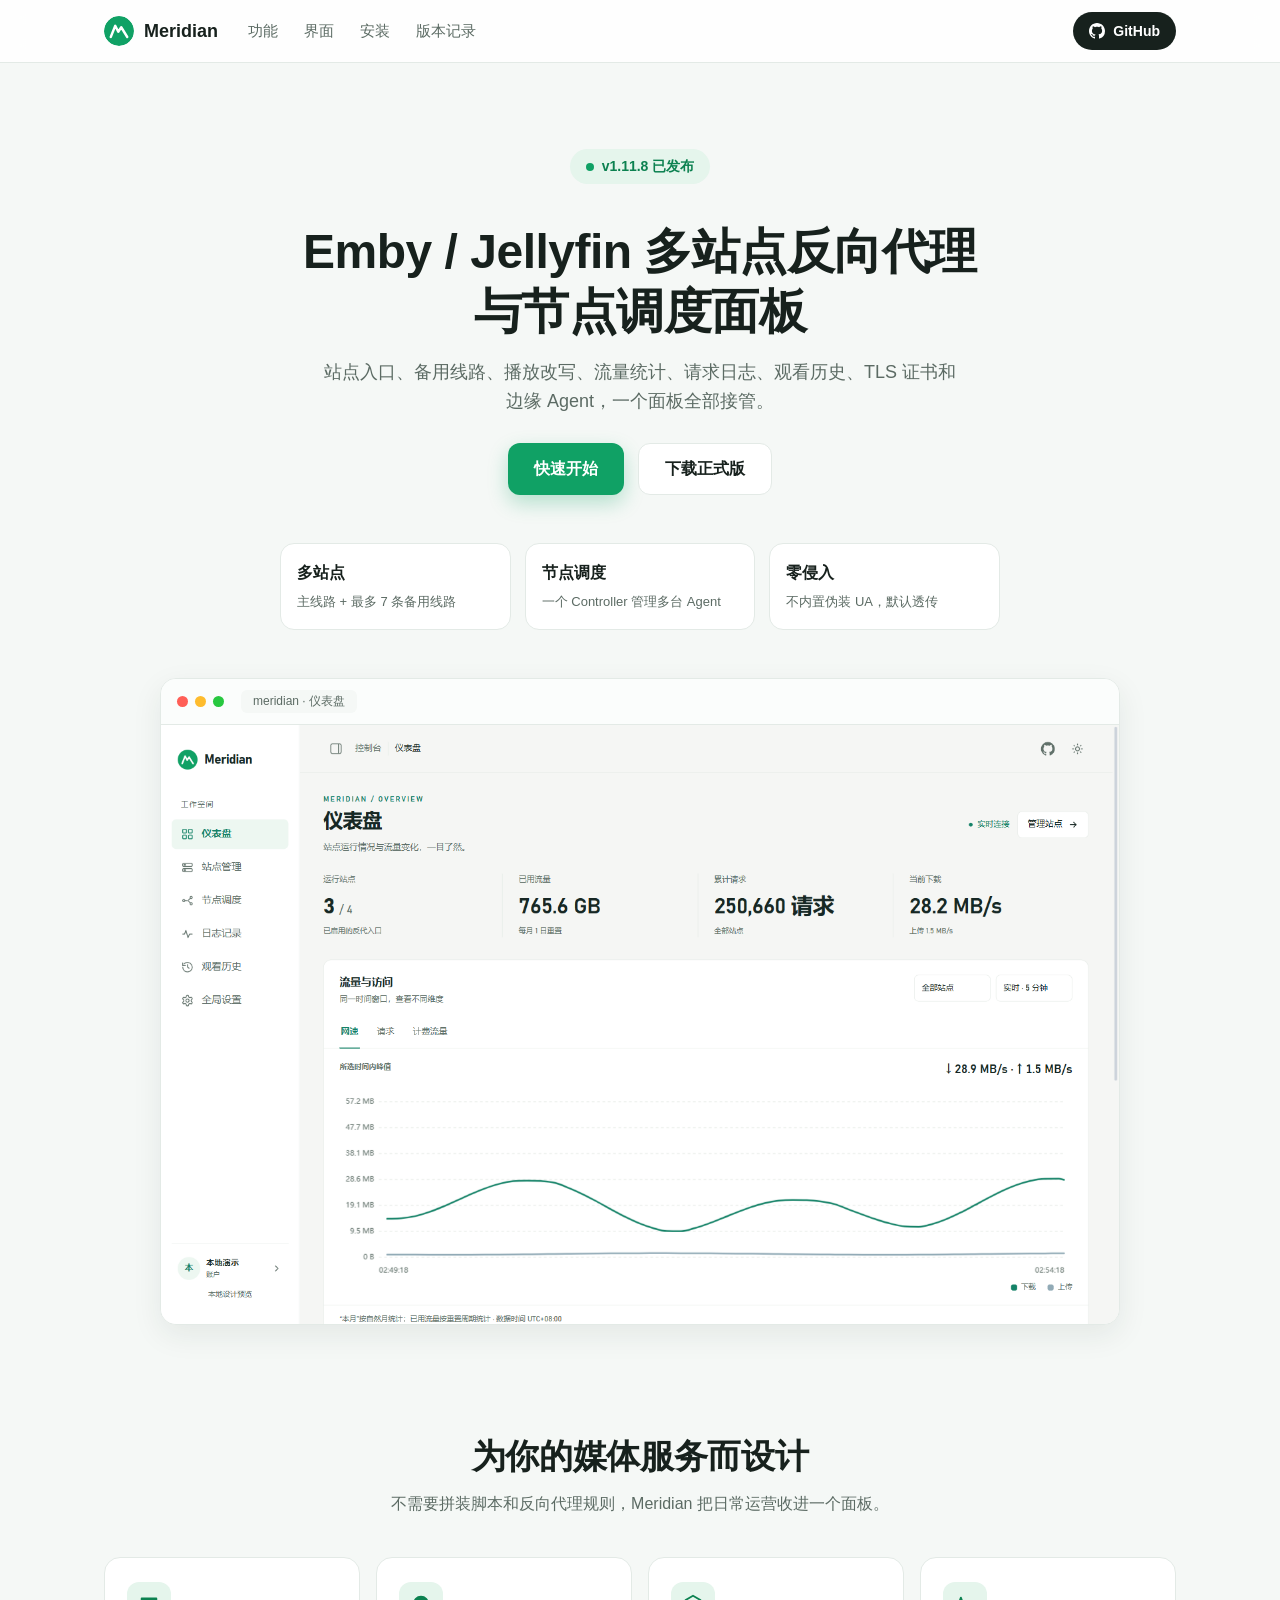
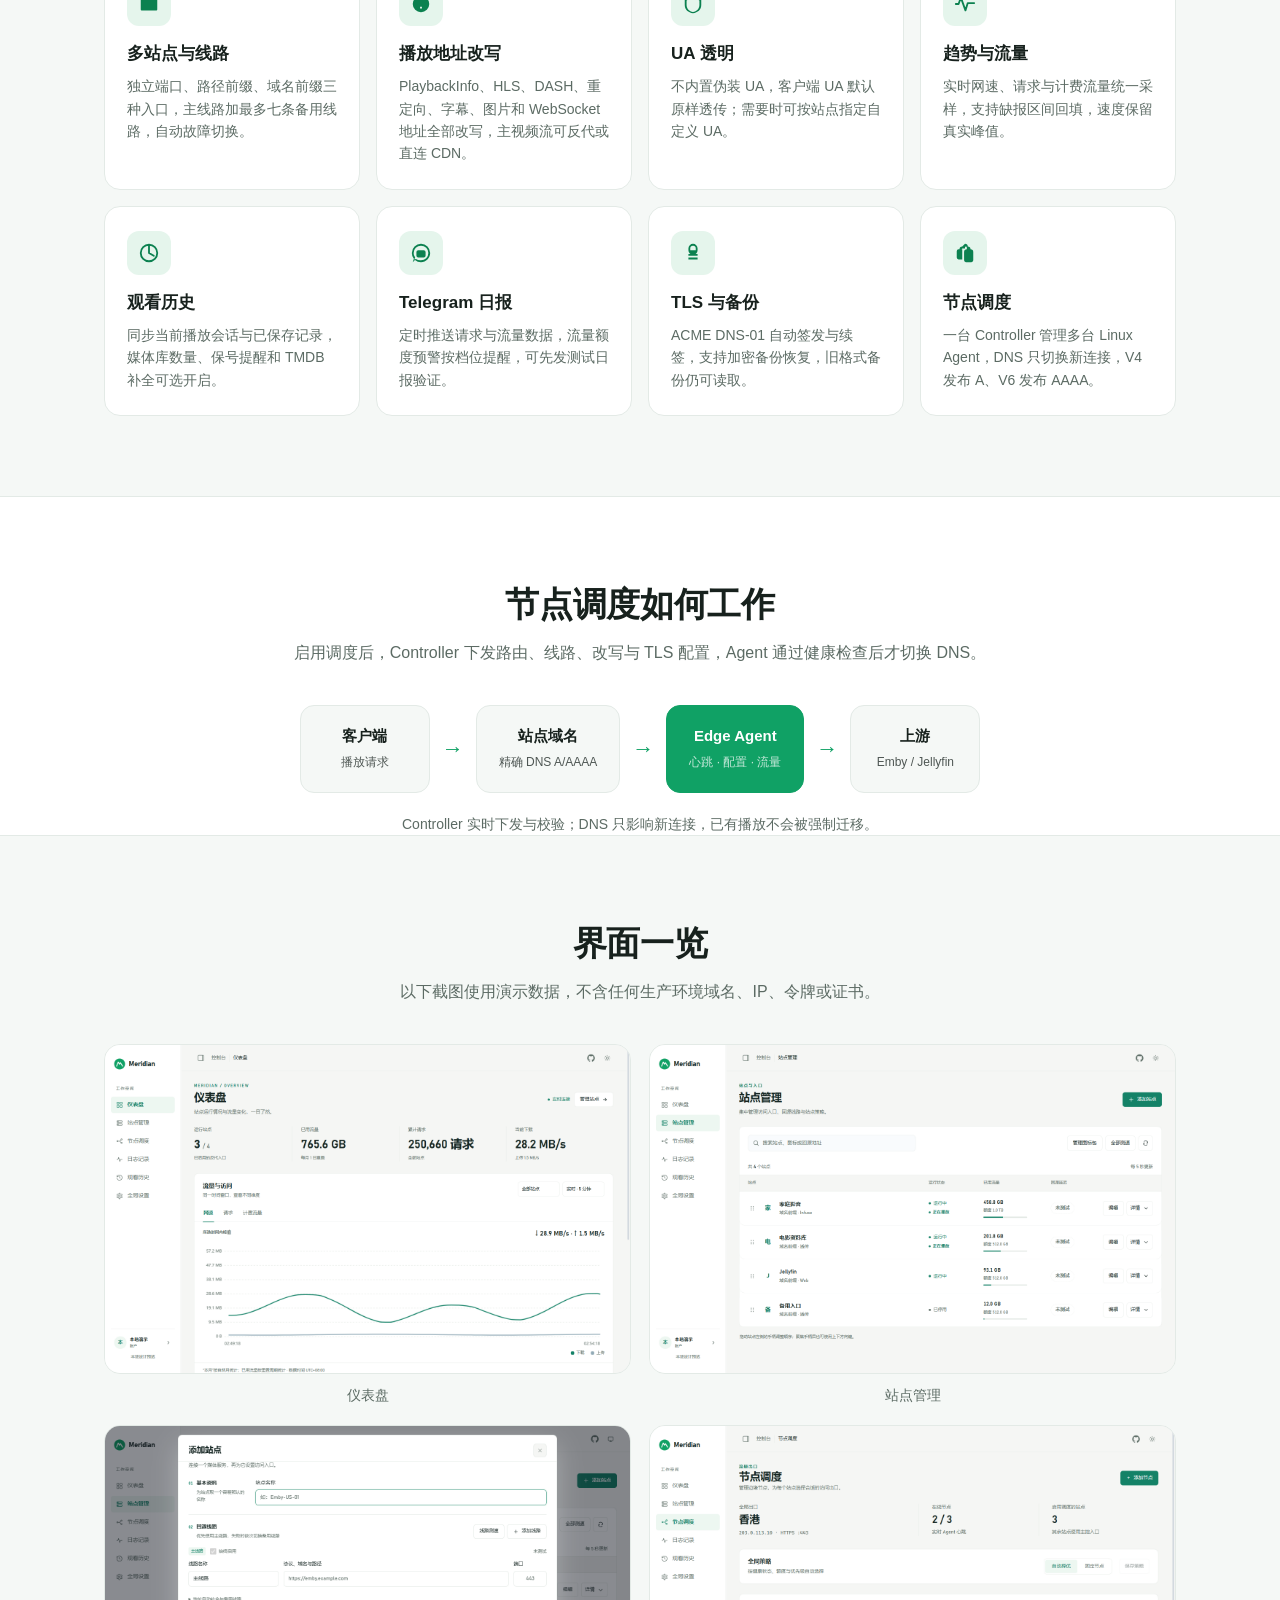
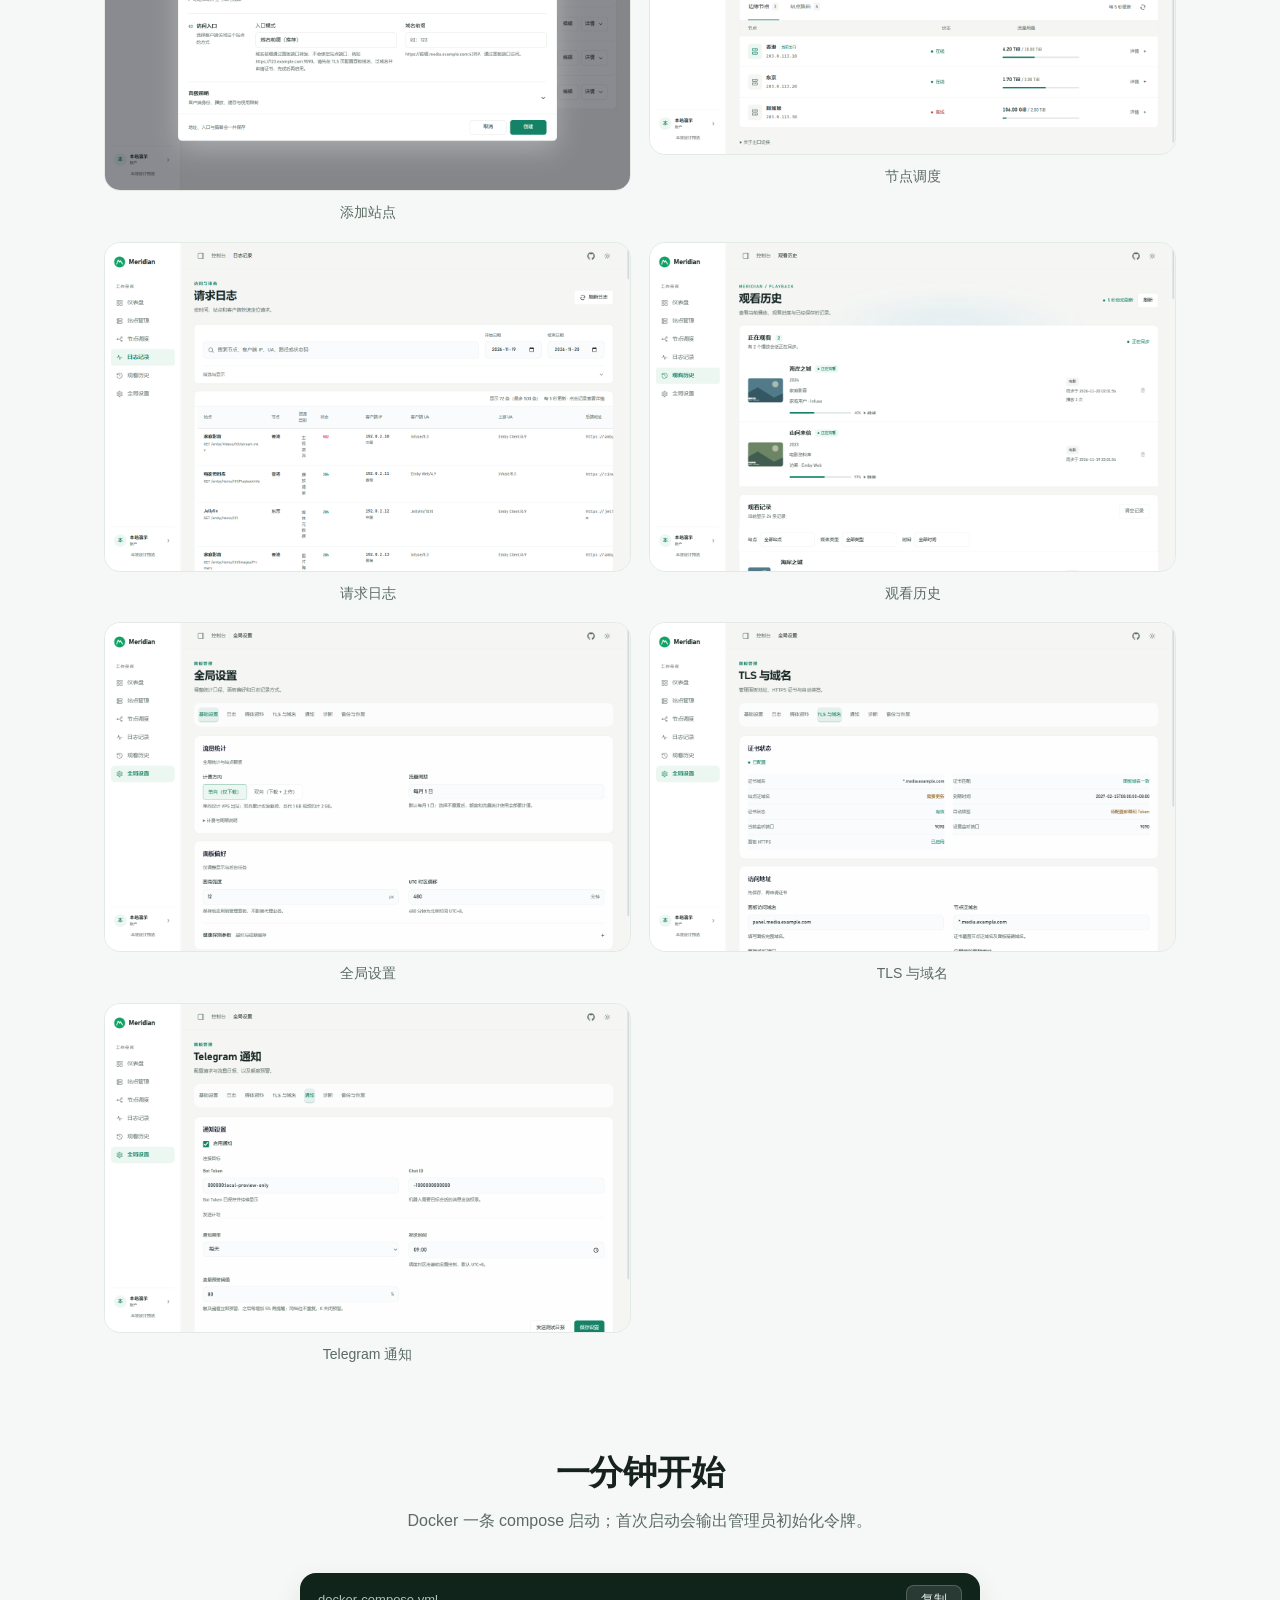
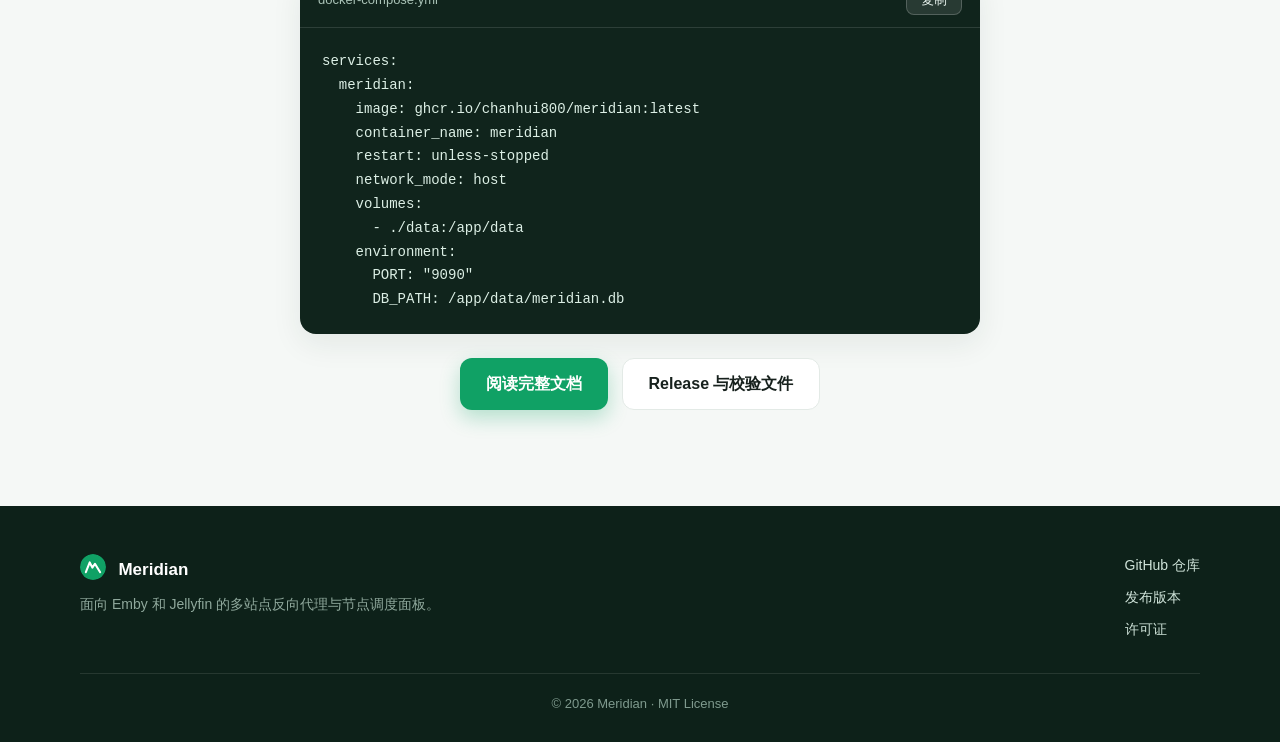
==== website/index.html @ 1d0d0b20 "fix: align select text across console" ====
<!doctype html>
<html lang="zh-CN">
<head>
  <meta charset="utf-8">
  <meta name="viewport" content="width=device-width, initial-scale=1">
  <title>Meridian · Emby / Jellyfin 多站点反向代理与节点调度</title>
  <meta name="description" content="Meridian 把站点入口、备用线路、播放地址改写、流量统计、请求日志、观看历史、TLS 证书与边缘 Agent 放在一个面板里。">
  <link rel="icon" type="image/svg+xml" href="favicon.svg">
  <link rel="stylesheet" href="style.css">
</head>
<body>
  <header class="nav">
    <div class="nav-inner">
      <a class="brand" href="#top">
        <svg class="brand-mark" viewBox="0 0 40 40" aria-hidden="true">
          <circle cx="20" cy="20" r="20" fill="#10a165"/>
          <path d="M9 28 L15 13 L19 21 L23 15 L31 28" fill="none" stroke="#fff" stroke-width="3.2" stroke-linecap="round" stroke-linejoin="round"/>
        </svg>
        <span>Meridian</span>
      </a>
      <nav class="nav-links">
        <a href="#features">功能</a>
        <a href="#screenshots">界面</a>
        <a href="#install">安装</a>
        <a href="https://github.com/chanhui800/Meridian/releases" target="_blank" rel="noopener">版本记录</a>
      </nav>
      <a class="nav-cta" href="https://github.com/chanhui800/Meridian" target="_blank" rel="noopener">
        <svg viewBox="0 0 16 16" width="16" height="16" aria-hidden="true"><path fill="currentColor" d="M8 0C3.58 0 0 3.58 0 8c0 3.54 2.29 6.53 5.47 7.59.4.07.55-.17.55-.38 0-.19-.01-.82-.01-1.49-2.01.37-2.53-.49-2.69-.94-.09-.23-.48-.94-.82-1.13-.28-.15-.68-.52-.01-.53.63-.01 1.08.58 1.23.82.72 1.21 1.87.87 2.33.66.07-.52.28-.87.51-1.07-1.78-.2-3.64-.89-3.64-3.95 0-.87.31-1.59.82-2.15-.08-.2-.36-1.02.08-2.12 0 0 .67-.21 2.2.82.64-.18 1.32-.27 2-.27s1.36.09 2 .27c1.53-1.04 2.2-.82 2.2-.82.44 1.1.16 1.92.08 2.12.51.56.82 1.27.82 2.15 0 3.07-1.87 3.75-3.65 3.95.29.25.54.73.54 1.48 0 1.07-.01 1.93-.01 2.2 0 .21.15.46.55.38A8.01 8.01 0 0 0 16 8c0-4.42-3.58-8-8-8Z"/></svg>
        GitHub
      </a>
    </div>
  </header>

  <main id="top">
    <section class="hero">
      <div class="hero-inner">
        <p class="hero-badge"><span class="dot"></span>v1.11.8 已发布</p>
        <h1>Emby / Jellyfin 多站点反向代理<br>与节点调度面板</h1>
        <p class="hero-sub">站点入口、备用线路、播放改写、流量统计、请求日志、观看历史、TLS 证书和边缘 Agent，一个面板全部接管。</p>
        <div class="hero-actions">
          <a class="btn btn-primary" href="#install">快速开始</a>
          <a class="btn btn-ghost" href="https://github.com/chanhui800/Meridian/releases/latest" target="_blank" rel="noopener">下载正式版</a>
        </div>
        <div class="hero-stats">
          <div><strong>多站点</strong><span>主线路 + 最多 7 条备用线路</span></div>
          <div><strong>节点调度</strong><span>一个 Controller 管理多台 Agent</span></div>
          <div><strong>零侵入</strong><span>不内置伪装 UA，默认透传</span></div>
        </div>
      </div>
      <div class="hero-shot">
        <div class="browser-bar"><span></span><span></span><span></span><em>meridian · 仪表盘</em></div>
        <img src="images/dashboard.png" alt="Meridian 仪表盘界面" width="1440" height="900" loading="eager">
      </div>
    </section>

    <section id="features" class="section">
      <h2>为你的媒体服务而设计</h2>
      <p class="section-sub">不需要拼装脚本和反向代理规则，Meridian 把日常运营收进一个面板。</p>
      <div class="feature-grid">
        <article>
          <div class="feature-icon"><svg viewBox="0 0 24 24"><path d="M4 5h16a1 1 0 0 1 1 1v12a1 1 0 0 1-1 1H4a1 1 0 0 1-1-1V6a1 1 0 0 1 1-1Zm1 4h5v8H5V9Zm7 0h7v3h-7V9Zm0 5h4v3h-4v-3Z" fill="currentColor"/></svg></div>
          <h3>多站点与线路</h3>
          <p>独立端口、路径前缀、域名前缀三种入口，主线路加最多七条备用线路，自动故障切换。</p>
        </article>
        <article>
          <div class="feature-icon"><svg viewBox="0 0 24 24"><path d="M12 3a9 9 0 1 0 9 9 9 9 0 0 0-9-9Zm1 4h-2v5h-3v2h5V7Zm0 10h-2v-2h2v2Z" fill="currentColor"/></svg></div>
          <h3>播放地址改写</h3>
          <p>PlaybackInfo、HLS、DASH、重定向、字幕、图片和 WebSocket 地址全部改写，主视频流可反代或直连 CDN。</p>
        </article>
        <article>
          <div class="feature-icon"><svg viewBox="0 0 24 24"><path d="M12 2 3 7v6c0 5 3.8 8.4 9 9 5.2-.6 9-4 9-9V7l-9-5Zm0 2.2 7 3.9V13c0 4.1-3 7-7 7.7-4-.7-7-3.6-7-7.7V8.1l7-3.9Z" fill="currentColor"/></svg></div>
          <h3>UA 透明</h3>
          <p>不内置伪装 UA，客户端 UA 默认原样透传；需要时可按站点指定自定义 UA。</p>
        </article>
        <article>
          <div class="feature-icon"><svg viewBox="0 0 24 24"><path d="M2 12h3l2.5-7 5 14L15 11h7" fill="none" stroke="currentColor" stroke-width="2" stroke-linecap="round" stroke-linejoin="round"/></svg></div>
          <h3>趋势与流量</h3>
          <p>实时网速、请求与计费流量统一采样，支持缺报区间回填，速度保留真实峰值。</p>
        </article>
        <article>
          <div class="feature-icon"><svg viewBox="0 0 24 24"><path d="M12 21a9 9 0 1 1 9-9 9 9 0 0 1-9 9Zm0-17v8l5.2 3" fill="none" stroke="currentColor" stroke-width="2" stroke-linecap="round" stroke-linejoin="round"/></svg></div>
          <h3>观看历史</h3>
          <p>同步当前播放会话与已保存记录，媒体库数量、保号提醒和 TMDB 补全可选开启。</p>
        </article>
        <article>
          <div class="feature-icon"><svg viewBox="0 0 24 24"><path d="M12 2a10 10 0 0 1 10 10c0 5.5-4.5 10-10 10a10 10 0 0 1-6.6-2.5L3 22l1.2-3.6A10 10 0 0 1 2 12 10 10 0 0 1 12 2Zm0 2a8 8 0 0 0-8 8c0 1.8.6 3.4 1.6 4.7l-.8 2.3 1.7-.5a8 8 0 0 0 5.5 1.5 8 8 0 0 0 8-8 8 8 0 0 0-8-8Zm-3 5h6a2 2 0 0 1 2 2v4a2 2 0 0 1-2 2H9a2 2 0 0 1-2-2v-4a2 2 0 0 1 2-2Z" fill="currentColor"/></svg></div>
          <h3>Telegram 日报</h3>
          <p>定时推送请求与流量数据，流量额度预警按档位提醒，可先发测试日报验证。</p>
        </article>
        <article>
          <div class="feature-icon"><svg viewBox="0 0 24 24"><path d="M12 2a5 5 0 0 1 5 5v2a5 5 0 0 1-10 0V7a5 5 0 0 1 5-5Zm0 2a3 3 0 0 0-3 3v2h6V7a3 3 0 0 0-3-3Zm-5 9h10v2H7v-2Zm10 4v2H7v-2h10Z" fill="currentColor"/></svg></div>
          <h3>TLS 与备份</h3>
          <p>ACME DNS-01 自动签发与续签，支持加密备份恢复，旧格式备份仍可读取。</p>
        </article>
        <article>
          <div class="feature-icon"><svg viewBox="0 0 24 24"><path d="M12 2a3 3 0 0 1 3 3 3 3 0 0 1 3 3 3 3 0 0 1 3 3v9a2 2 0 0 1-2 2h-6a2 2 0 0 1-2-2v-9a3 3 0 0 1 3-3V6a1 1 0 0 0-2 0v1H9a3 3 0 0 1-1 1H6a3 3 0 0 1 3-3Zm-3 6v11H5a2 2 0 0 1-2-2v-7a2 2 0 0 1 2-2h4Z" fill="currentColor"/></svg></div>
          <h3>节点调度</h3>
          <p>一台 Controller 管理多台 Linux Agent，DNS 只切换新连接，V4 发布 A、V6 发布 AAAA。</p>
        </article>
      </div>
    </section>

    <section class="flow-section">
      <div class="section">
        <h2>节点调度如何工作</h2>
        <p class="section-sub">启用调度后，Controller 下发路由、线路、改写与 TLS 配置，Agent 通过健康检查后才切换 DNS。</p>
        <div class="flow">
          <div class="flow-node"><strong>客户端</strong><span>播放请求</span></div>
          <div class="flow-arrow">→</div>
          <div class="flow-node"><strong>站点域名</strong><span>精确 DNS A/AAAA</span></div>
          <div class="flow-arrow">→</div>
          <div class="flow-node accent"><strong>Edge Agent</strong><span>心跳 · 配置 · 流量</span></div>
          <div class="flow-arrow">→</div>
          <div class="flow-node"><strong>上游</strong><span>Emby / Jellyfin</span></div>
        </div>
        <p class="flow-note">Controller 实时下发与校验；DNS 只影响新连接，已有播放不会被强制迁移。</p>
      </div>
    </section>

    <section id="screenshots" class="section">
      <h2>界面一览</h2>
      <p class="section-sub">以下截图使用演示数据，不含任何生产环境域名、IP、令牌或证书。</p>
      <div class="gallery">
        <figure><button class="shot" data-full="images/dashboard.png" aria-label="放大查看仪表盘"><img src="images/dashboard.png" alt="仪表盘" loading="lazy" width="1440" height="900"></button><figcaption>仪表盘</figcaption></figure>
        <figure><button class="shot" data-full="images/sites.png" aria-label="放大查看站点管理"><img src="images/sites.png" alt="站点管理" loading="lazy" width="1440" height="900"></button><figcaption>站点管理</figcaption></figure>
        <figure><button class="shot" data-full="images/site-form.png" aria-label="放大查看添加站点"><img src="images/site-form.png" alt="添加站点弹窗" loading="lazy" width="1440" height="1000"></button><figcaption>添加站点</figcaption></figure>
        <figure><button class="shot" data-full="images/node-scheduling.png" aria-label="放大查看节点调度"><img src="images/node-scheduling.png" alt="节点调度" loading="lazy" width="1440" height="900"></button><figcaption>节点调度</figcaption></figure>
        <figure><button class="shot" data-full="images/request-logs.png" aria-label="放大查看请求日志"><img src="images/request-logs.png" alt="请求日志" loading="lazy" width="1440" height="900"></button><figcaption>请求日志</figcaption></figure>
        <figure><button class="shot" data-full="images/watch-history.png" aria-label="放大查看观看历史"><img src="images/watch-history.png" alt="观看历史" loading="lazy" width="1440" height="900"></button><figcaption>观看历史</figcaption></figure>
        <figure><button class="shot" data-full="images/global-settings.png" aria-label="放大查看全局设置"><img src="images/global-settings.png" alt="全局设置" loading="lazy" width="1440" height="900"></button><figcaption>全局设置</figcaption></figure>
        <figure><button class="shot" data-full="images/tls-certificate.png" aria-label="放大查看 TLS 设置"><img src="images/tls-certificate.png" alt="TLS 设置" loading="lazy" width="1440" height="900"></button><figcaption>TLS 与域名</figcaption></figure>
        <figure><button class="shot" data-full="images/telegram-report.png" aria-label="放大查看 Telegram 通知"><img src="images/telegram-report.png" alt="Telegram 通知" loading="lazy" width="1440" height="900"></button><figcaption>Telegram 通知</figcaption></figure>
      </div>
    </section>

    <section id="install" class="section">
      <h2>一分钟开始</h2>
      <p class="section-sub">Docker 一条 compose 启动；首次启动会输出管理员初始化令牌。</p>
      <div class="install-card">
        <div class="install-head">
          <span>docker-compose.yml</span>
          <button class="copy-btn" id="copyBtn">复制</button>
        </div>
        <pre><code id="installCode" tabindex="-1" aria-label="Docker Compose 安装配置">services:
  meridian:
    image: ghcr.io/chanhui800/meridian:latest
    container_name: meridian
    restart: unless-stopped
    network_mode: host
    volumes:
      - ./data:/app/data
    environment:
      PORT: "9090"
      DB_PATH: /app/data/meridian.db</code></pre>
        <p class="copy-feedback" id="copyFeedback" role="status" aria-live="polite" hidden></p>
      </div>
      <div class="install-actions">
        <a class="btn btn-primary" href="https://github.com/chanhui800/Meridian#readme" target="_blank" rel="noopener">阅读完整文档</a>
        <a class="btn btn-ghost" href="https://github.com/chanhui800/Meridian/releases/latest" target="_blank" rel="noopener">Release 与校验文件</a>
      </div>
    </section>
  </main>

  <footer class="footer">
    <div class="footer-inner">
      <div class="footer-brand">
        <svg class="brand-mark" viewBox="0 0 40 40" aria-hidden="true">
          <circle cx="20" cy="20" r="20" fill="#10a165"/>
          <path d="M9 28 L15 13 L19 21 L23 15 L31 28" fill="none" stroke="#fff" stroke-width="3.2" stroke-linecap="round" stroke-linejoin="round"/>
        </svg>
        <span>Meridian</span>
        <p>面向 Emby 和 Jellyfin 的多站点反向代理与节点调度面板。</p>
      </div>
      <div class="footer-links">
        <a href="https://github.com/chanhui800/Meridian" target="_blank" rel="noopener">GitHub 仓库</a>
        <a href="https://github.com/chanhui800/Meridian/releases" target="_blank" rel="noopener">发布版本</a>
        <a href="https://github.com/chanhui800/Meridian/blob/main/LICENSE" target="_blank" rel="noopener">许可证</a>
      </div>
    </div>
    <p class="footer-copy">© 2026 Meridian · MIT License</p>
  </footer>

  <div class="lightbox" id="lightbox" hidden>
    <button class="lightbox-close" id="lightboxClose" aria-label="关闭">×</button>
    <img id="lightboxImg" alt="">
  </div>

  <script src="app.js"></script>
</body>
</html>
---- website/style.css ----
:root {
  --bg: #f5f8f6;
  --surface: #ffffff;
  --text: #17211d;
  --muted: #5c6b64;
  --accent: #10a165;
  --accent-strong: #0c8150;
  --accent-soft: #e5f5ec;
  --border: #e3eae6;
  --radius: 16px;
  --shadow: 0 10px 30px rgba(20, 48, 36, 0.08);
}

* { box-sizing: border-box; }
html { scroll-behavior: smooth; }
body {
  margin: 0;
  font-family: -apple-system, BlinkMacSystemFont, "Segoe UI", "PingFang SC", "Microsoft YaHei", "Noto Sans SC", sans-serif;
  background: var(--bg);
  color: var(--text);
  line-height: 1.6;
}
a { color: inherit; }
img { max-width: 100%; }

.nav {
  position: sticky;
  top: 0;
  z-index: 50;
  background: rgba(255, 255, 255, 0.86);
  backdrop-filter: blur(12px);
  border-bottom: 1px solid var(--border);
}
.nav-inner {
  max-width: 1120px;
  margin: 0 auto;
  padding: 12px 24px;
  display: flex;
  align-items: center;
  gap: 28px;
}
.brand {
  display: flex;
  align-items: center;
  gap: 10px;
  font-weight: 700;
  font-size: 18px;
  text-decoration: none;
}
.brand-mark { width: 30px; height: 30px; border-radius: 50%; flex: none; }
.nav-links { display: flex; gap: 22px; flex: 1; }
.nav-links a {
  text-decoration: none;
  color: var(--muted);
  font-size: 15px;
  padding: 6px 2px;
}
.nav-links a:hover { color: var(--accent-strong); }
.nav-cta {
  display: inline-flex;
  align-items: center;
  gap: 8px;
  background: var(--text);
  color: #fff;
  padding: 8px 16px;
  border-radius: 999px;
  text-decoration: none;
  font-size: 14px;
  font-weight: 600;
}
.nav-cta:hover { background: var(--accent-strong); }

.hero {
  max-width: 1120px;
  margin: 0 auto;
  padding: 72px 24px 24px;
  text-align: center;
}
.hero-badge {
  display: inline-flex;
  align-items: center;
  gap: 8px;
  background: var(--accent-soft);
  color: var(--accent-strong);
  border-radius: 999px;
  padding: 6px 16px;
  font-size: 14px;
  font-weight: 600;
}
.hero-badge .dot {
  width: 8px;
  height: 8px;
  border-radius: 50%;
  background: var(--accent);
  animation: pulse 2s infinite;
}
@keyframes pulse {
  0%, 100% { box-shadow: 0 0 0 0 rgba(16, 161, 101, 0.35); }
  50% { box-shadow: 0 0 0 6px rgba(16, 161, 101, 0); }
}
.hero h1 {
  font-size: clamp(30px, 5vw, 48px);
  line-height: 1.25;
  margin: 24px 0 16px;
  letter-spacing: -0.5px;
}
.hero-sub {
  max-width: 640px;
  margin: 0 auto 28px;
  color: var(--muted);
  font-size: 18px;
}
.hero-actions {
  display: flex;
  gap: 14px;
  justify-content: center;
  flex-wrap: wrap;
}
.btn {
  display: inline-flex;
  align-items: center;
  padding: 12px 26px;
  border-radius: 12px;
  font-size: 16px;
  font-weight: 600;
  text-decoration: none;
  transition: transform 0.15s ease, box-shadow 0.15s ease;
}
.btn:hover { transform: translateY(-1px); }
.btn-primary {
  background: var(--accent);
  color: #fff;
  box-shadow: 0 8px 20px rgba(16, 161, 101, 0.28);
}
.btn-primary:hover { background: var(--accent-strong); }
.btn-ghost {
  background: var(--surface);
  color: var(--text);
  border: 1px solid var(--border);
}
.btn-ghost:hover { border-color: var(--accent); color: var(--accent-strong); }

.hero-stats {
  display: grid;
  grid-template-columns: repeat(3, 1fr);
  gap: 14px;
  max-width: 720px;
  margin: 48px auto 0;
}
.hero-stats div {
  background: var(--surface);
  border: 1px solid var(--border);
  border-radius: 14px;
  padding: 16px;
  text-align: left;
}
.hero-stats strong { display: block; font-size: 16px; margin-bottom: 2px; }
.hero-stats span { color: var(--muted); font-size: 13px; }

.hero-shot {
  max-width: 960px;
  margin: 48px auto 0;
  background: var(--surface);
  border: 1px solid var(--border);
  border-radius: var(--radius);
  box-shadow: var(--shadow);
  overflow: hidden;
}
.browser-bar {
  display: flex;
  align-items: center;
  gap: 7px;
  padding: 11px 16px;
  border-bottom: 1px solid var(--border);
  background: #fbfdfc;
}
.browser-bar span {
  width: 11px;
  height: 11px;
  border-radius: 50%;
  background: #d8dedb;
}
.browser-bar span:nth-child(1) { background: #ff5f57; }
.browser-bar span:nth-child(2) { background: #febc2e; }
.browser-bar span:nth-child(3) { background: #28c840; }
.browser-bar em {
  margin-left: 10px;
  font-style: normal;
  color: var(--muted);
  font-size: 12px;
  background: var(--bg);
  border-radius: 6px;
  padding: 2px 12px;
}
.hero-shot img { display: block; width: 100%; height: auto; }

.section {
  max-width: 1120px;
  margin: 0 auto;
  padding: 80px 24px 0;
}
.section h2 {
  font-size: clamp(24px, 3.4vw, 34px);
  margin: 0 0 8px;
  text-align: center;
  letter-spacing: -0.3px;
}
.section-sub {
  text-align: center;
  color: var(--muted);
  margin: 0 0 40px;
  font-size: 16px;
}

.feature-grid {
  display: grid;
  grid-template-columns: repeat(4, 1fr);
  gap: 16px;
}
.feature-grid article {
  background: var(--surface);
  border: 1px solid var(--border);
  border-radius: var(--radius);
  padding: 24px 22px;
  transition: box-shadow 0.2s ease, transform 0.2s ease;
}
.feature-grid article:hover { box-shadow: var(--shadow); transform: translateY(-2px); }
.feature-icon {
  width: 44px;
  height: 44px;
  border-radius: 12px;
  background: var(--accent-soft);
  color: var(--accent-strong);
  display: flex;
  align-items: center;
  justify-content: center;
  margin-bottom: 14px;
}
.feature-icon svg { width: 22px; height: 22px; }
.feature-grid h3 { margin: 0 0 8px; font-size: 17px; }
.feature-grid p { margin: 0; color: var(--muted); font-size: 14px; }

.flow-section { background: var(--surface); border-block: 1px solid var(--border); margin-top: 80px; }
.flow {
  display: flex;
  align-items: stretch;
  justify-content: center;
  gap: 12px;
  flex-wrap: wrap;
}
.flow-node {
  background: var(--bg);
  border: 1px solid var(--border);
  border-radius: 14px;
  padding: 18px 22px;
  text-align: center;
  min-width: 130px;
}
.flow-node.accent {
  background: var(--accent);
  border-color: var(--accent);
  color: #fff;
}
.flow-node strong { display: block; font-size: 15px; }
.flow-node span { font-size: 12px; opacity: 0.75; }
.flow-arrow {
  align-self: center;
  color: var(--accent);
  font-size: 22px;
  font-weight: 700;
}
.flow-note { text-align: center; color: var(--muted); font-size: 14px; margin: 20px 0 0; }

.gallery {
  display: grid;
  grid-template-columns: repeat(2, 1fr);
  gap: 18px;
}
.gallery figure { margin: 0; }
.shot {
  display: block;
  width: 100%;
  padding: 0;
  border: 1px solid var(--border);
  border-radius: var(--radius);
  background: var(--surface);
  cursor: zoom-in;
  overflow: hidden;
  transition: box-shadow 0.2s ease, transform 0.2s ease;
}
.shot:hover { box-shadow: var(--shadow); transform: translateY(-2px); }
.shot img { display: block; width: 100%; height: auto; }
.gallery figcaption {
  text-align: center;
  color: var(--muted);
  font-size: 14px;
  margin-top: 10px;
}

.install-card {
  max-width: 680px;
  margin: 0 auto;
  background: #10241c;
  border-radius: var(--radius);
  overflow: hidden;
  box-shadow: var(--shadow);
}
.install-head {
  display: flex;
  align-items: center;
  justify-content: space-between;
  padding: 12px 18px;
  border-bottom: 1px solid rgba(255, 255, 255, 0.12);
  color: #a9c2b6;
  font-size: 13px;
}
.copy-btn {
  background: rgba(255, 255, 255, 0.1);
  color: #e8f3ee;
  border: 1px solid rgba(255, 255, 255, 0.2);
  border-radius: 8px;
  padding: 5px 14px;
  font-size: 13px;
  cursor: pointer;
}
.copy-btn:hover { background: rgba(255, 255, 255, 0.18); }
.copy-btn:disabled { cursor: wait; opacity: 0.7; }
.copy-feedback { margin: 0; padding: 0 22px 20px; color: #dcefe5; font-size: 13px; }
.install-card pre {
  margin: 0;
  padding: 22px;
  overflow-x: auto;
}
.install-card code {
  font-family: ui-monospace, "Cascadia Code", Consolas, monospace;
  font-size: 14px;
  line-height: 1.7;
  color: #dcefe5;
}
.install-actions {
  display: flex;
  justify-content: center;
  gap: 14px;
  margin-top: 24px;
  flex-wrap: wrap;
}

.footer {
  margin-top: 96px;
  background: #0d2119;
  color: #cfe3d9;
  padding: 48px 24px 28px;
}
.footer-inner {
  max-width: 1120px;
  margin: 0 auto;
  display: flex;
  justify-content: space-between;
  gap: 32px;
  flex-wrap: wrap;
}
.footer-brand { max-width: 380px; }
.footer-brand .brand-mark { width: 26px; height: 26px; vertical-align: -5px; margin-right: 8px; }
.footer-brand span { font-weight: 700; color: #fff; font-size: 17px; }
.footer-brand p { color: #8fa89c; font-size: 14px; margin: 10px 0 0; }
.footer-links { display: flex; flex-direction: column; gap: 10px; }
.footer-links a { color: #cfe3d9; text-decoration: none; font-size: 14px; }
.footer-links a:hover { color: #fff; }
.footer-copy {
  max-width: 1120px;
  margin: 32px auto 0;
  padding-top: 20px;
  border-top: 1px solid rgba(255, 255, 255, 0.1);
  color: #7f9a8e;
  font-size: 13px;
  text-align: center;
}

.lightbox[hidden] { display: none; }

.lightbox {
  position: fixed;
  inset: 0;
  z-index: 100;
  background: rgba(10, 20, 15, 0.82);
  display: flex;
  align-items: center;
  justify-content: center;
  padding: 40px;
}
.lightbox img {
  max-width: min(1200px, 94vw);
  max-height: 88vh;
  border-radius: 10px;
  box-shadow: 0 24px 80px rgba(0, 0, 0, 0.45);
}
.lightbox-close {
  position: absolute;
  top: 20px;
  right: 28px;
  background: none;
  border: none;
  color: #fff;
  font-size: 40px;
  line-height: 1;
  cursor: pointer;
  padding: 8px;
}

@media (max-width: 900px) {
  .nav-links { display: none; }
  .feature-grid { grid-template-columns: repeat(2, 1fr); }
  .hero-stats { grid-template-columns: 1fr; }
  .gallery { grid-template-columns: 1fr; }
}
@media (max-width: 560px) {
  .feature-grid { grid-template-columns: 1fr; }
  .flow-node { min-width: 100%; }
  .flow-arrow { transform: rotate(90deg); }
}
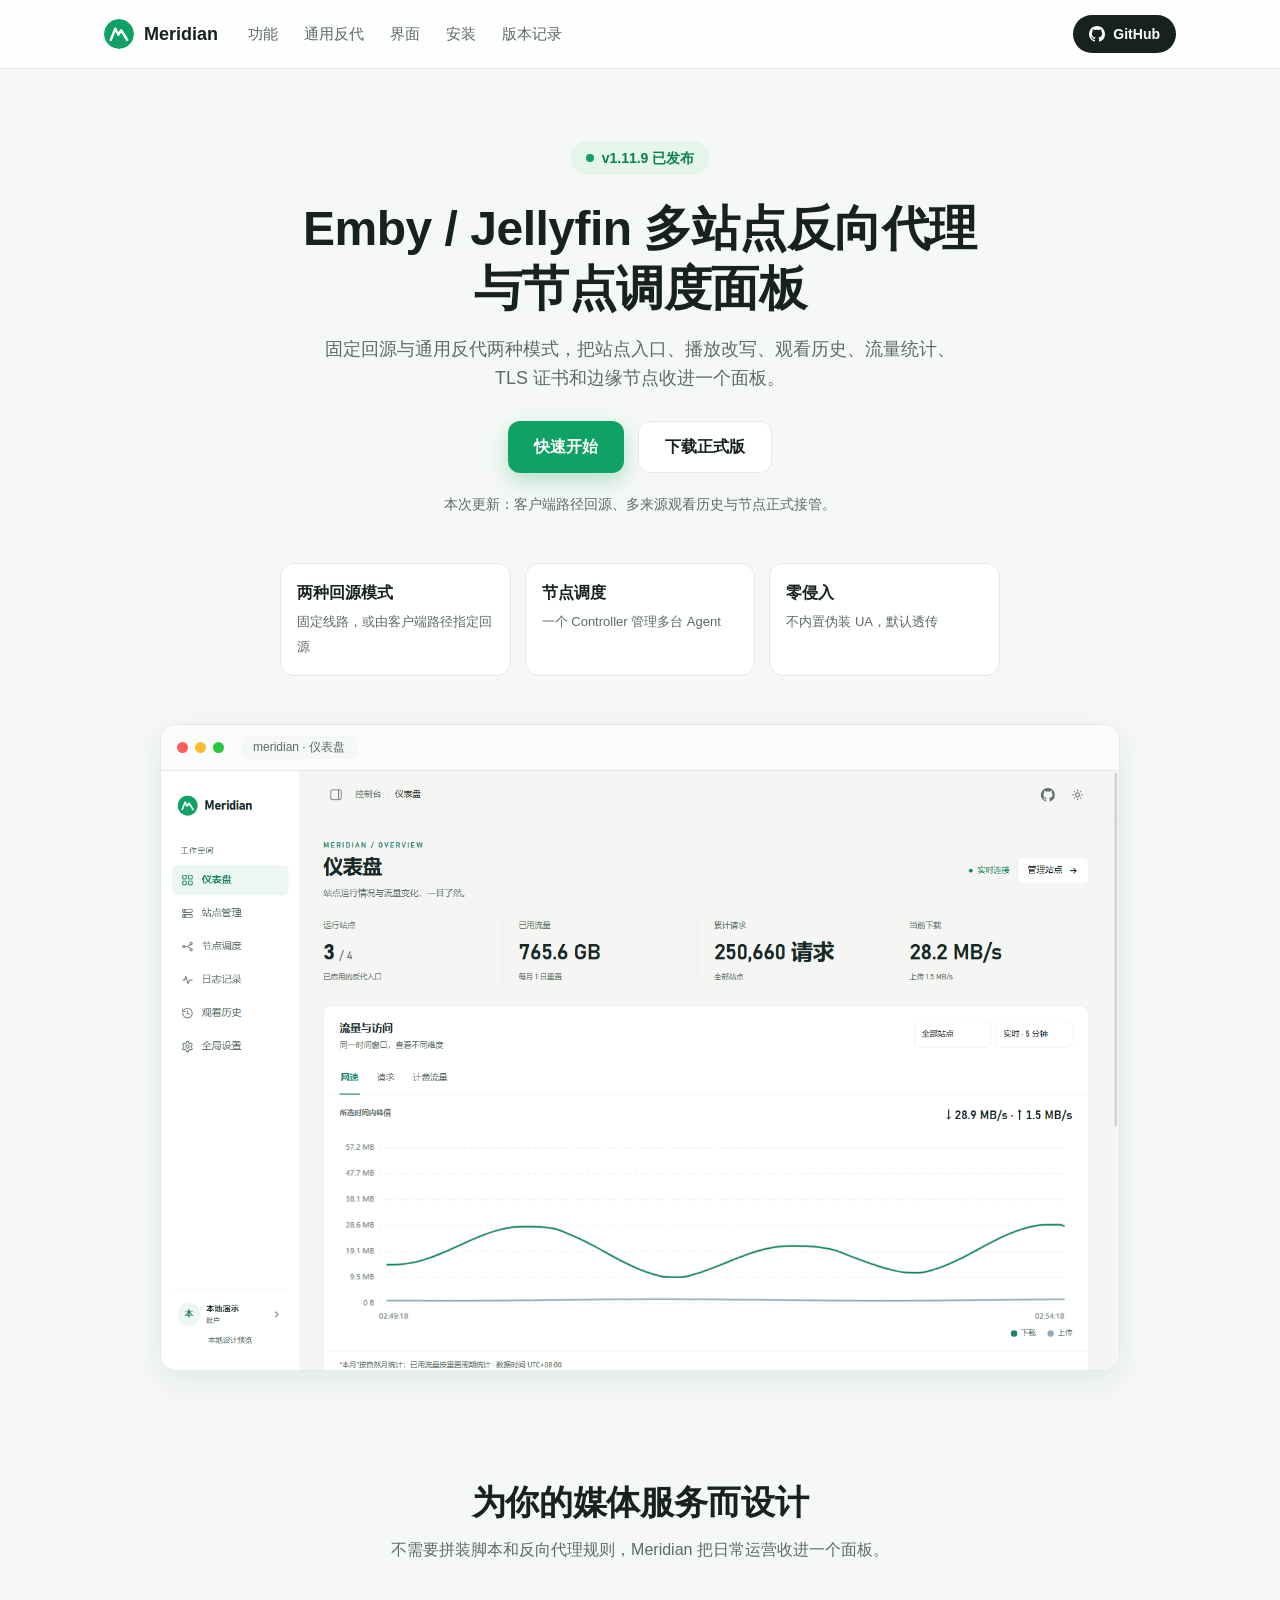
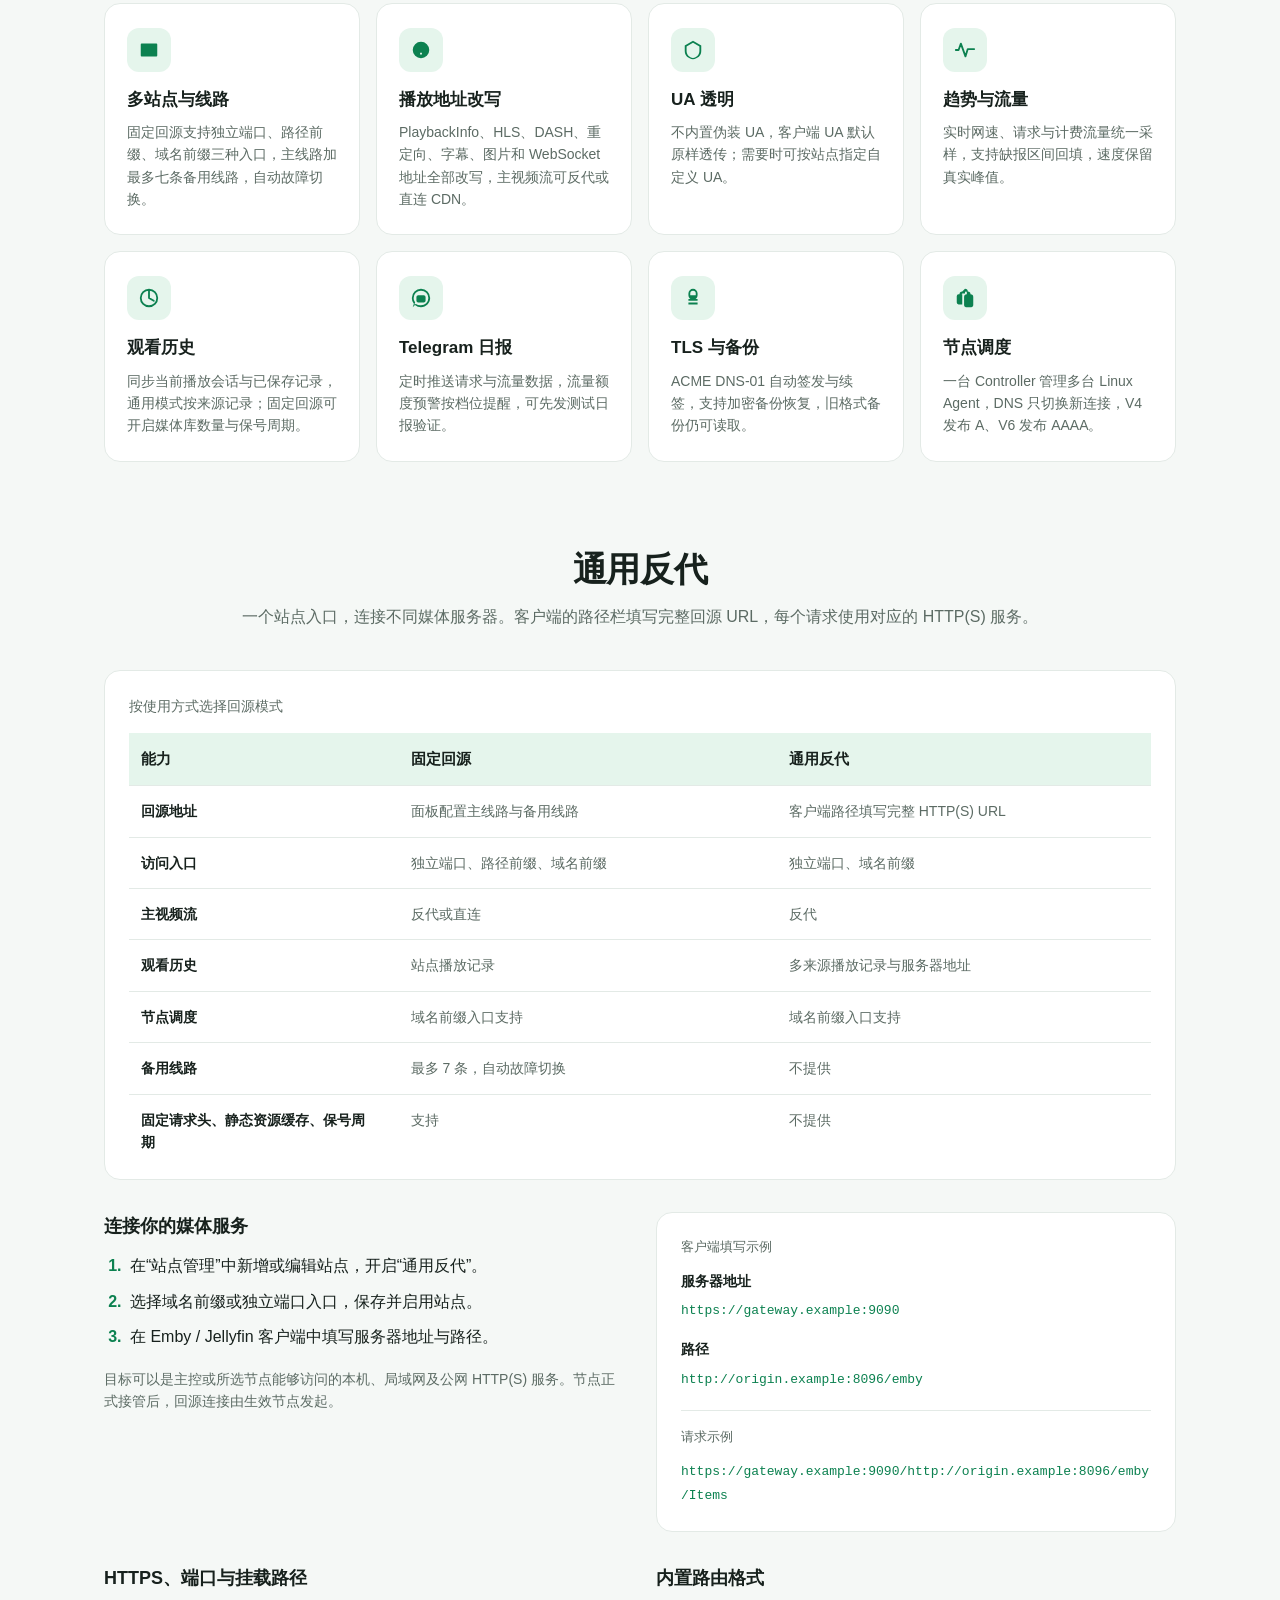
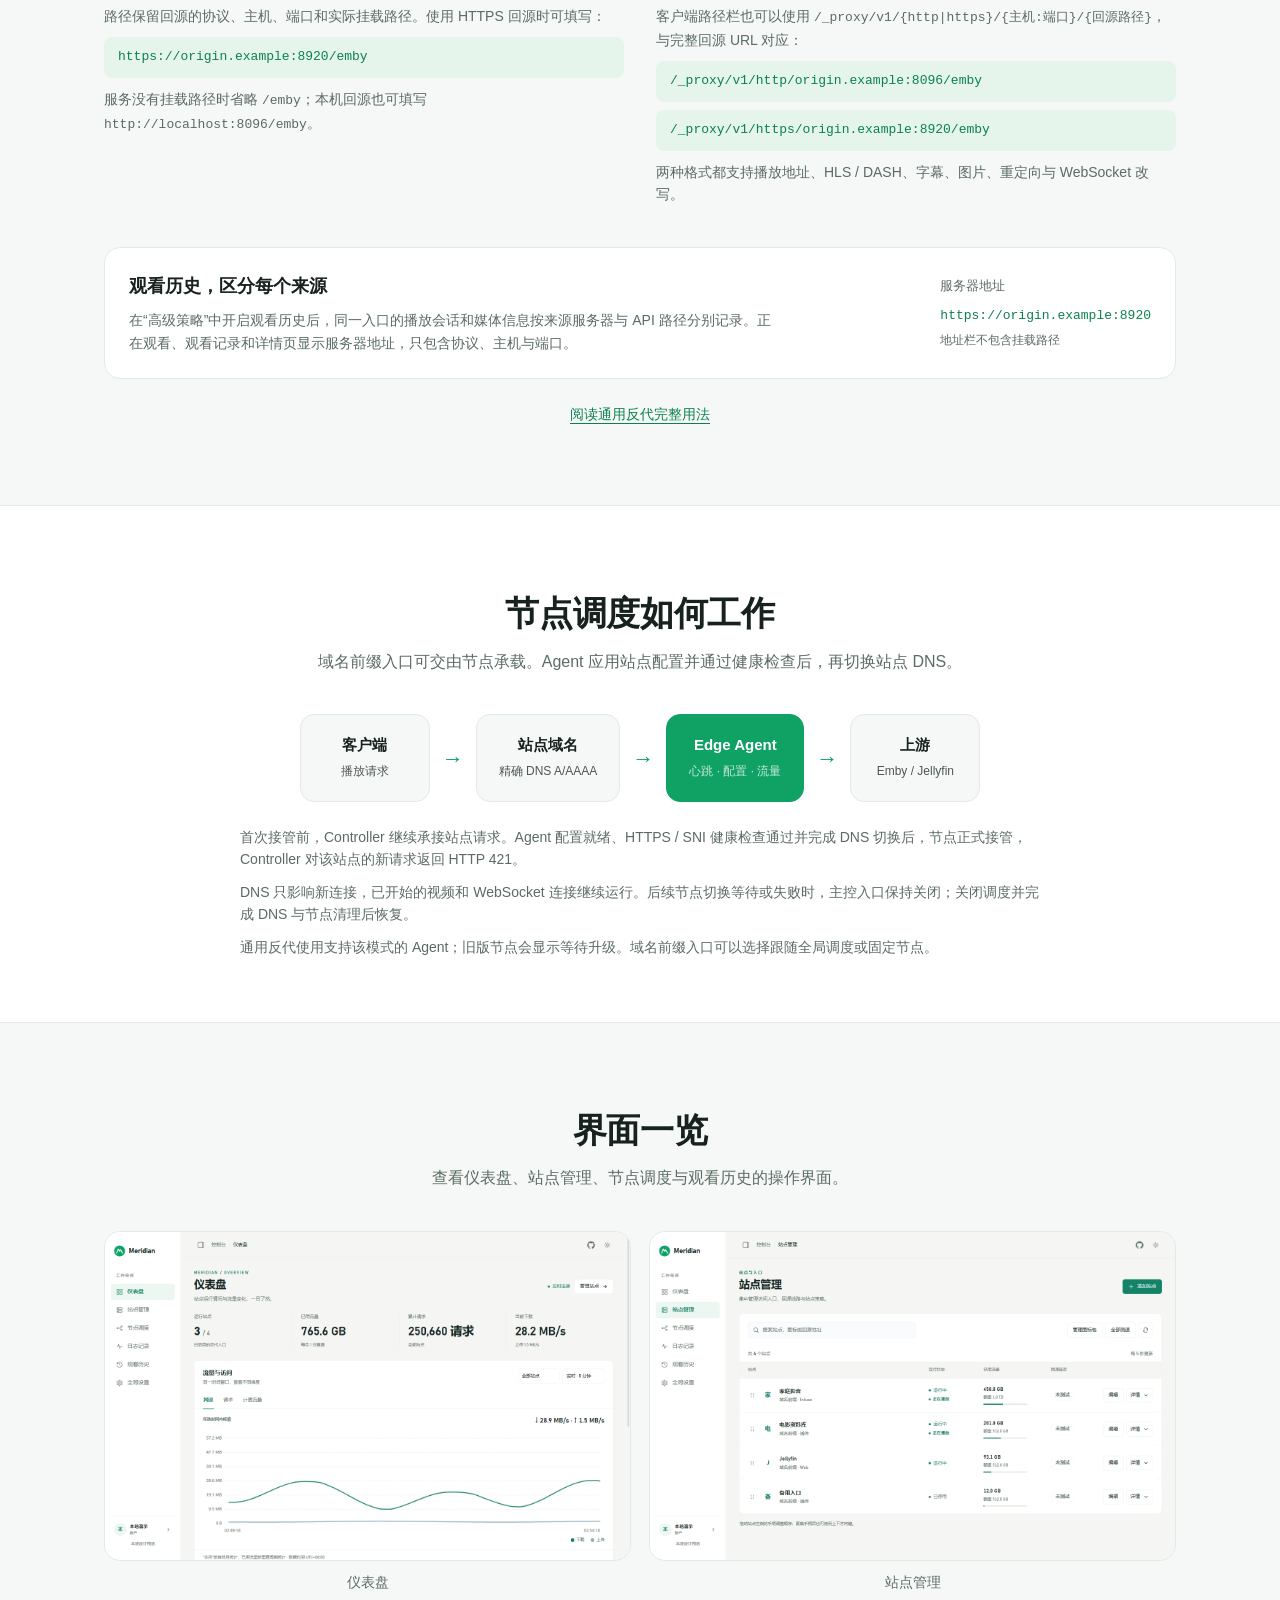
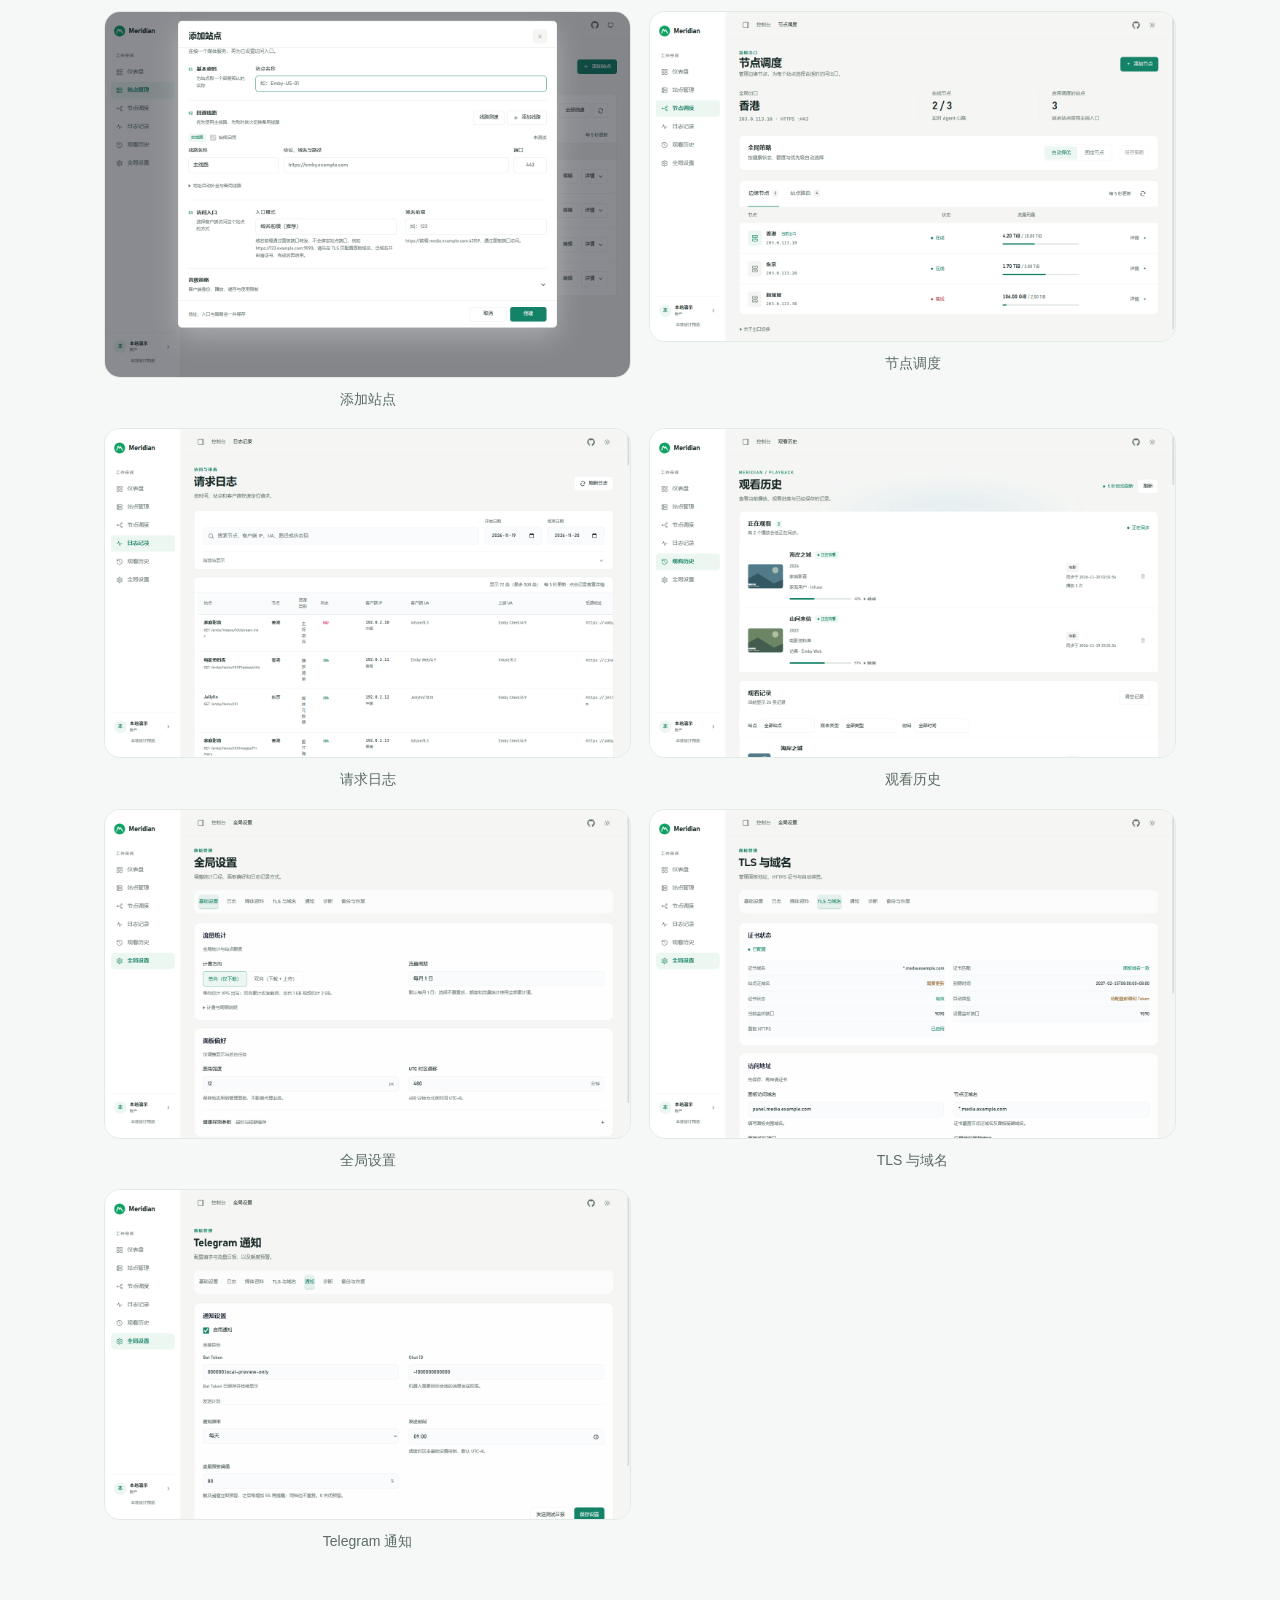
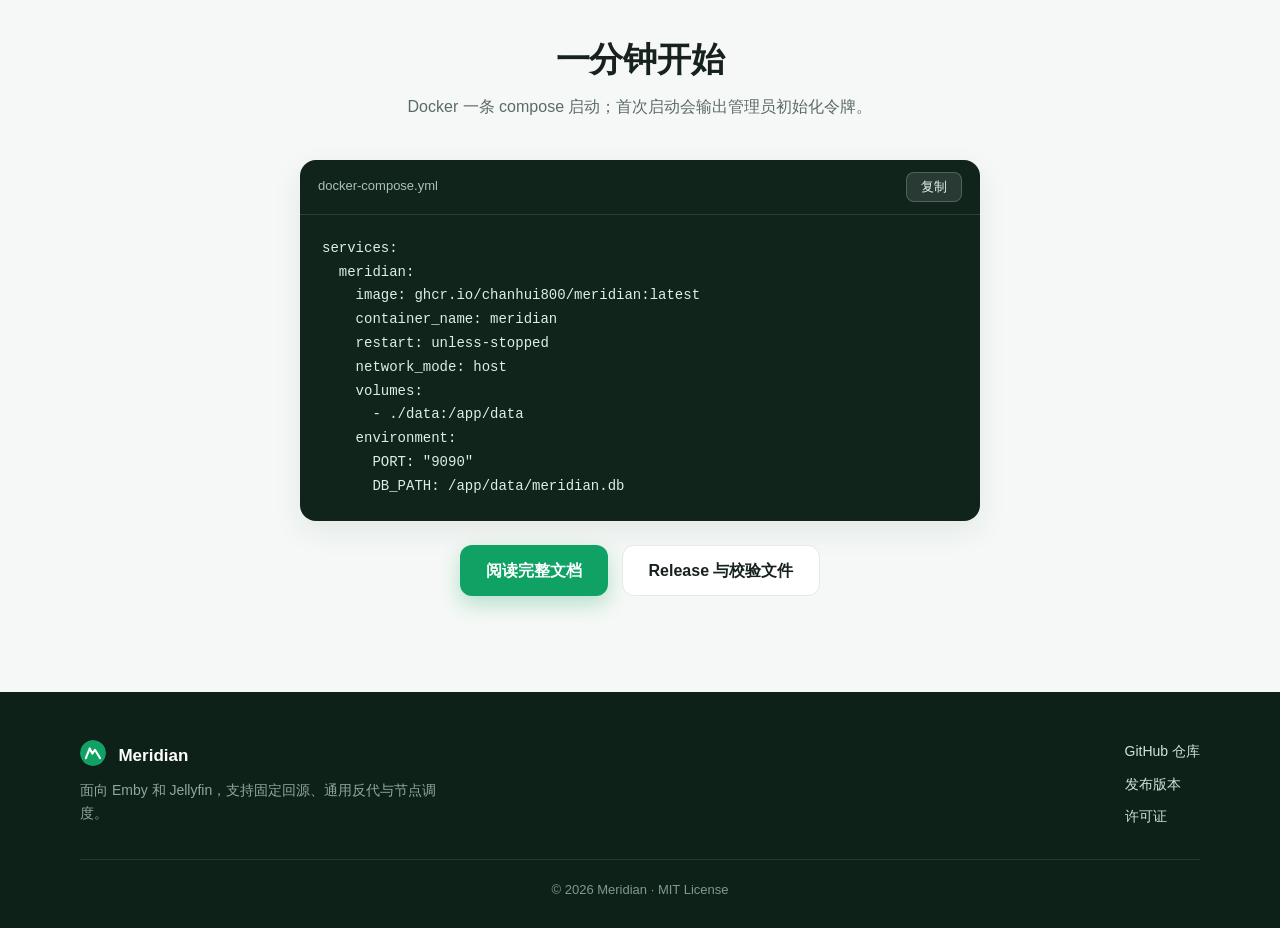
==== commit 1f9a06d6: "feat: add generic proxy mode with source history and node-owned ingress" ====
--- a/website/index.html
+++ b/website/index.html
@@ -4,9 +4,9 @@
   <meta charset="utf-8">
   <meta name="viewport" content="width=device-width, initial-scale=1">
   <title>Meridian · Emby / Jellyfin 多站点反向代理与节点调度</title>
-  <meta name="description" content="Meridian 把站点入口、备用线路、播放地址改写、流量统计、请求日志、观看历史、TLS 证书与边缘 Agent 放在一个面板里。">
+  <meta name="description" content="Meridian 为 Emby / Jellyfin 提供固定回源与通用反代、播放地址改写、多来源观看历史、流量统计、TLS 证书和节点调度。">
   <link rel="icon" type="image/svg+xml" href="favicon.svg">
-  <link rel="stylesheet" href="style.css">
+  <link rel="stylesheet" href="style.css?v=1.11.9">
 </head>
 <body>
   <header class="nav">
@@ -18,8 +18,9 @@
         </svg>
         <span>Meridian</span>
       </a>
-      <nav class="nav-links">
+      <nav class="nav-links" aria-label="页面导航">
         <a href="#features">功能</a>
+        <a href="#generic-proxy">通用反代</a>
         <a href="#screenshots">界面</a>
         <a href="#install">安装</a>
         <a href="https://github.com/chanhui800/Meridian/releases" target="_blank" rel="noopener">版本记录</a>
@@ -34,15 +35,16 @@
   <main id="top">
     <section class="hero">
       <div class="hero-inner">
-        <p class="hero-badge"><span class="dot"></span>v1.11.8 已发布</p>
+        <a class="hero-badge" href="https://github.com/chanhui800/Meridian/releases/tag/v1.11.9" target="_blank" rel="noopener"><span class="dot"></span>v1.11.9 已发布</a>
         <h1>Emby / Jellyfin 多站点反向代理<br>与节点调度面板</h1>
-        <p class="hero-sub">站点入口、备用线路、播放改写、流量统计、请求日志、观看历史、TLS 证书和边缘 Agent，一个面板全部接管。</p>
+        <p class="hero-sub">固定回源与通用反代两种模式，把站点入口、播放改写、观看历史、流量统计、TLS 证书和边缘节点收进一个面板。</p>
         <div class="hero-actions">
           <a class="btn btn-primary" href="#install">快速开始</a>
-          <a class="btn btn-ghost" href="https://github.com/chanhui800/Meridian/releases/latest" target="_blank" rel="noopener">下载正式版</a>
-        </div>
+          <a class="btn btn-ghost" href="https://github.com/chanhui800/Meridian/releases/tag/v1.11.9" target="_blank" rel="noopener">下载正式版</a>
+        </div>
+        <p class="release-overview">本次更新：客户端路径回源、多来源观看历史与节点正式接管。</p>
         <div class="hero-stats">
-          <div><strong>多站点</strong><span>主线路 + 最多 7 条备用线路</span></div>
+          <div><strong>两种回源模式</strong><span>固定线路，或由客户端路径指定回源</span></div>
           <div><strong>节点调度</strong><span>一个 Controller 管理多台 Agent</span></div>
           <div><strong>零侵入</strong><span>不内置伪装 UA，默认透传</span></div>
         </div>
@@ -60,7 +62,7 @@
         <article>
           <div class="feature-icon"><svg viewBox="0 0 24 24"><path d="M4 5h16a1 1 0 0 1 1 1v12a1 1 0 0 1-1 1H4a1 1 0 0 1-1-1V6a1 1 0 0 1 1-1Zm1 4h5v8H5V9Zm7 0h7v3h-7V9Zm0 5h4v3h-4v-3Z" fill="currentColor"/></svg></div>
           <h3>多站点与线路</h3>
-          <p>独立端口、路径前缀、域名前缀三种入口，主线路加最多七条备用线路，自动故障切换。</p>
+          <p>固定回源支持独立端口、路径前缀、域名前缀三种入口，主线路加最多七条备用线路，自动故障切换。</p>
         </article>
         <article>
           <div class="feature-icon"><svg viewBox="0 0 24 24"><path d="M12 3a9 9 0 1 0 9 9 9 9 0 0 0-9-9Zm1 4h-2v5h-3v2h5V7Zm0 10h-2v-2h2v2Z" fill="currentColor"/></svg></div>
@@ -80,7 +82,7 @@
         <article>
           <div class="feature-icon"><svg viewBox="0 0 24 24"><path d="M12 21a9 9 0 1 1 9-9 9 9 0 0 1-9 9Zm0-17v8l5.2 3" fill="none" stroke="currentColor" stroke-width="2" stroke-linecap="round" stroke-linejoin="round"/></svg></div>
           <h3>观看历史</h3>
-          <p>同步当前播放会话与已保存记录，媒体库数量、保号提醒和 TMDB 补全可选开启。</p>
+          <p>同步当前播放会话与已保存记录，通用模式按来源记录；固定回源可开启媒体库数量与保号周期。</p>
         </article>
         <article>
           <div class="feature-icon"><svg viewBox="0 0 24 24"><path d="M12 2a10 10 0 0 1 10 10c0 5.5-4.5 10-10 10a10 10 0 0 1-6.6-2.5L3 22l1.2-3.6A10 10 0 0 1 2 12 10 10 0 0 1 12 2Zm0 2a8 8 0 0 0-8 8c0 1.8.6 3.4 1.6 4.7l-.8 2.3 1.7-.5a8 8 0 0 0 5.5 1.5 8 8 0 0 0 8-8 8 8 0 0 0-8-8Zm-3 5h6a2 2 0 0 1 2 2v4a2 2 0 0 1-2 2H9a2 2 0 0 1-2-2v-4a2 2 0 0 1 2-2Z" fill="currentColor"/></svg></div>
@@ -100,10 +102,79 @@
       </div>
     </section>
 
+    <section id="generic-proxy" class="section generic-section" aria-labelledby="generic-title">
+      <h2 id="generic-title">通用反代</h2>
+      <p class="section-sub">一个站点入口，连接不同媒体服务器。客户端的路径栏填写完整回源 URL，每个请求使用对应的 HTTP(S) 服务。</p>
+
+      <div class="comparison-card">
+        <table class="mode-comparison">
+          <caption>按使用方式选择回源模式</caption>
+          <thead>
+            <tr><th scope="col">能力</th><th scope="col">固定回源</th><th scope="col">通用反代</th></tr>
+          </thead>
+          <tbody>
+            <tr><th scope="row">回源地址</th><td>面板配置主线路与备用线路</td><td>客户端路径填写完整 HTTP(S) URL</td></tr>
+            <tr><th scope="row">访问入口</th><td>独立端口、路径前缀、域名前缀</td><td>独立端口、域名前缀</td></tr>
+            <tr><th scope="row">主视频流</th><td>反代或直连</td><td>反代</td></tr>
+            <tr><th scope="row">观看历史</th><td>站点播放记录</td><td>多来源播放记录与服务器地址</td></tr>
+            <tr><th scope="row">节点调度</th><td>域名前缀入口支持</td><td>域名前缀入口支持</td></tr>
+            <tr><th scope="row">备用线路</th><td>最多 7 条，自动故障切换</td><td>不提供</td></tr>
+            <tr><th scope="row">固定请求头、静态资源缓存、保号周期</th><td>支持</td><td>不提供</td></tr>
+          </tbody>
+        </table>
+      </div>
+
+      <div class="generic-setup">
+        <div class="generic-instructions">
+          <h3>连接你的媒体服务</h3>
+          <ol>
+            <li>在“站点管理”中新增或编辑站点，开启“通用反代”。</li>
+            <li>选择域名前缀或独立端口入口，保存并启用站点。</li>
+            <li>在 Emby / Jellyfin 客户端中填写服务器地址与路径。</li>
+          </ol>
+          <p>目标可以是主控或所选节点能够访问的本机、局域网及公网 HTTP(S) 服务。节点正式接管后，回源连接由生效节点发起。</p>
+        </div>
+        <div class="client-example" aria-label="客户端连接示例">
+          <p class="example-label">客户端填写示例</p>
+          <dl class="client-fields">
+            <div><dt>服务器地址</dt><dd><code>https://gateway.example:9090</code></dd></div>
+            <div><dt>路径</dt><dd><code>http://origin.example:8096/emby</code></dd></div>
+          </dl>
+          <p class="example-label request-label">请求示例</p>
+          <code class="request-example">https://gateway.example:9090/http://origin.example:8096/emby/Items</code>
+        </div>
+      </div>
+
+      <div class="route-examples">
+        <article>
+          <h3>HTTPS、端口与挂载路径</h3>
+          <p>路径保留回源的协议、主机、端口和实际挂载路径。使用 HTTPS 回源时可填写：</p>
+          <code>https://origin.example:8920/emby</code>
+          <p>服务没有挂载路径时省略 <code>/emby</code>；本机回源也可填写 <code>http://localhost:8096/emby</code>。</p>
+        </article>
+        <article>
+          <h3>内置路由格式</h3>
+          <p>客户端路径栏也可以使用 <code>/_proxy/v1/{http|https}/{主机:端口}/{回源路径}</code>，与完整回源 URL 对应：</p>
+          <code>/_proxy/v1/http/origin.example:8096/emby</code>
+          <code>/_proxy/v1/https/origin.example:8920/emby</code>
+          <p>两种格式都支持播放地址、HLS / DASH、字幕、图片、重定向与 WebSocket 改写。</p>
+        </article>
+      </div>
+
+      <div class="source-history">
+        <div>
+          <h3>观看历史，区分每个来源</h3>
+          <p>在“高级策略”中开启观看历史后，同一入口的播放会话和媒体信息按来源服务器与 API 路径分别记录。正在观看、观看记录和详情页显示服务器地址，只包含协议、主机与端口。</p>
+        </div>
+        <dl class="source-address"><dt>服务器地址</dt><dd><code>https://origin.example:8920</code></dd><dd class="source-address-detail">地址栏不包含挂载路径</dd></dl>
+      </div>
+      <p class="generic-doc-link"><a href="https://github.com/chanhui800/Meridian/blob/main/docs/generic-proxy.md" target="_blank" rel="noopener">阅读通用反代完整用法</a></p>
+    </section>
+
     <section class="flow-section">
       <div class="section">
         <h2>节点调度如何工作</h2>
-        <p class="section-sub">启用调度后，Controller 下发路由、线路、改写与 TLS 配置，Agent 通过健康检查后才切换 DNS。</p>
+        <p class="section-sub">域名前缀入口可交由节点承载。Agent 应用站点配置并通过健康检查后，再切换站点 DNS。</p>
         <div class="flow">
           <div class="flow-node"><strong>客户端</strong><span>播放请求</span></div>
           <div class="flow-arrow">→</div>
@@ -113,13 +184,17 @@
           <div class="flow-arrow">→</div>
           <div class="flow-node"><strong>上游</strong><span>Emby / Jellyfin</span></div>
         </div>
-        <p class="flow-note">Controller 实时下发与校验；DNS 只影响新连接，已有播放不会被强制迁移。</p>
+        <div class="handoff-details">
+          <p>首次接管前，Controller 继续承接站点请求。Agent 配置就绪、HTTPS / SNI 健康检查通过并完成 DNS 切换后，节点正式接管，Controller 对该站点的新请求返回 HTTP 421。</p>
+          <p>DNS 只影响新连接，已开始的视频和 WebSocket 连接继续运行。后续节点切换等待或失败时，主控入口保持关闭；关闭调度并完成 DNS 与节点清理后恢复。</p>
+          <p>通用反代使用支持该模式的 Agent；旧版节点会显示等待升级。域名前缀入口可以选择跟随全局调度或固定节点。</p>
+        </div>
       </div>
     </section>
 
     <section id="screenshots" class="section">
       <h2>界面一览</h2>
-      <p class="section-sub">以下截图使用演示数据，不含任何生产环境域名、IP、令牌或证书。</p>
+      <p class="section-sub">查看仪表盘、站点管理、节点调度与观看历史的操作界面。</p>
       <div class="gallery">
         <figure><button class="shot" data-full="images/dashboard.png" aria-label="放大查看仪表盘"><img src="images/dashboard.png" alt="仪表盘" loading="lazy" width="1440" height="900"></button><figcaption>仪表盘</figcaption></figure>
         <figure><button class="shot" data-full="images/sites.png" aria-label="放大查看站点管理"><img src="images/sites.png" alt="站点管理" loading="lazy" width="1440" height="900"></button><figcaption>站点管理</figcaption></figure>
@@ -156,7 +231,7 @@
       </div>
       <div class="install-actions">
         <a class="btn btn-primary" href="https://github.com/chanhui800/Meridian#readme" target="_blank" rel="noopener">阅读完整文档</a>
-        <a class="btn btn-ghost" href="https://github.com/chanhui800/Meridian/releases/latest" target="_blank" rel="noopener">Release 与校验文件</a>
+        <a class="btn btn-ghost" href="https://github.com/chanhui800/Meridian/releases/tag/v1.11.9" target="_blank" rel="noopener">Release 与校验文件</a>
       </div>
     </section>
   </main>
@@ -169,7 +244,7 @@
           <path d="M9 28 L15 13 L19 21 L23 15 L31 28" fill="none" stroke="#fff" stroke-width="3.2" stroke-linecap="round" stroke-linejoin="round"/>
         </svg>
         <span>Meridian</span>
-        <p>面向 Emby 和 Jellyfin 的多站点反向代理与节点调度面板。</p>
+        <p>面向 Emby 和 Jellyfin，支持固定回源、通用反代与节点调度。</p>
       </div>
       <div class="footer-links">
         <a href="https://github.com/chanhui800/Meridian" target="_blank" rel="noopener">GitHub 仓库</a>
@@ -185,6 +260,6 @@
     <img id="lightboxImg" alt="">
   </div>
 
-  <script src="app.js"></script>
+  <script src="app-v1.11.9.js"></script>
 </body>
 </html>
--- a/website/style.css
+++ b/website/style.css
@@ -13,6 +13,7 @@
 
 * { box-sizing: border-box; }
 html { scroll-behavior: smooth; }
+section[id] { scroll-margin-top: 92px; }
 body {
   margin: 0;
   font-family: -apple-system, BlinkMacSystemFont, "Segoe UI", "PingFang SC", "Microsoft YaHei", "Noto Sans SC", sans-serif;
@@ -22,6 +23,10 @@
 }
 a { color: inherit; }
 img { max-width: 100%; }
+a:focus-visible, button:focus-visible {
+  outline: 3px solid var(--accent-strong);
+  outline-offset: 4px;
+}
 
 .nav {
   position: sticky;
@@ -50,6 +55,9 @@
 .brand-mark { width: 30px; height: 30px; border-radius: 50%; flex: none; }
 .nav-links { display: flex; gap: 22px; flex: 1; }
 .nav-links a {
+  display: inline-flex;
+  align-items: center;
+  min-height: 44px;
   text-decoration: none;
   color: var(--muted);
   font-size: 15px;
@@ -86,6 +94,7 @@
   padding: 6px 16px;
   font-size: 14px;
   font-weight: 600;
+  text-decoration: none;
 }
 .hero-badge .dot {
   width: 8px;
@@ -116,6 +125,7 @@
   justify-content: center;
   flex-wrap: wrap;
 }
+.release-overview { color: var(--muted); font-size: 14px; margin: 20px auto 0; }
 .btn {
   display: inline-flex;
   align-items: center;
@@ -240,7 +250,103 @@
 .feature-grid h3 { margin: 0 0 8px; font-size: 17px; }
 .feature-grid p { margin: 0; color: var(--muted); font-size: 14px; }
 
+.comparison-card {
+  background: var(--surface);
+  border: 1px solid var(--border);
+  border-radius: var(--radius);
+  padding: 8px 24px 12px;
+}
+.mode-comparison { width: 100%; table-layout: fixed; border-collapse: collapse; }
+.mode-comparison caption {
+  padding: 16px 0;
+  color: var(--muted);
+  font-size: 14px;
+  text-align: left;
+}
+.mode-comparison th, .mode-comparison td {
+  padding: 14px 16px;
+  border-bottom: 1px solid var(--border);
+  font-size: 14px;
+  text-align: left;
+  vertical-align: top;
+  overflow-wrap: anywhere;
+}
+.mode-comparison thead th { background: var(--accent-soft); font-size: 15px; }
+.mode-comparison th:first-child { width: 26%; padding-left: 12px; }
+.mode-comparison th[scope="row"] { font-weight: 600; }
+.mode-comparison td { color: var(--muted); }
+.mode-comparison tbody tr:last-child th, .mode-comparison tbody tr:last-child td { border-bottom: 0; }
+.generic-setup {
+  display: grid;
+  grid-template-columns: 1fr 1fr;
+  gap: 32px;
+  margin-top: 32px;
+}
+.generic-instructions h3, .route-examples h3, .source-history h3 { margin: 0 0 12px; font-size: 18px; }
+.generic-instructions ol { margin: 0; padding-left: 22px; }
+.generic-instructions li { padding-left: 4px; margin-bottom: 10px; }
+.generic-instructions li::marker { color: var(--accent-strong); font-weight: 600; }
+.generic-instructions p, .route-examples p, .source-history p { color: var(--muted); font-size: 14px; }
+.generic-instructions p { margin: 18px 0 0; }
+.client-example {
+  min-width: 0;
+  background: var(--surface);
+  border: 1px solid var(--border);
+  border-radius: var(--radius);
+  padding: 24px;
+}
+.example-label { margin: 0 0 12px; color: var(--muted); font-size: 13px; }
+.client-fields { margin: 0; }
+.client-fields div + div { margin-top: 16px; }
+.client-fields dt { font-size: 14px; font-weight: 600; }
+.client-fields dd { margin: 4px 0 0; }
+.generic-section code {
+  font-family: ui-monospace, "Cascadia Code", Consolas, monospace;
+  font-size: 13px;
+  overflow-wrap: anywhere;
+}
+.client-fields code, .request-example { color: var(--accent-strong); }
+.request-label { margin-top: 20px; border-top: 1px solid var(--border); padding-top: 16px; }
+.request-example { display: block; line-height: 1.8; }
+.route-examples {
+  display: grid;
+  grid-template-columns: 1fr 1fr;
+  gap: 32px;
+  margin-top: 32px;
+}
+.route-examples article { min-width: 0; }
+.route-examples p { margin: 10px 0; }
+.route-examples article > code {
+  display: block;
+  background: var(--accent-soft);
+  border-radius: 8px;
+  padding: 10px 14px;
+  margin: 8px 0;
+  color: var(--accent-strong);
+}
+.source-history {
+  display: grid;
+  grid-template-columns: 1fr auto;
+  align-items: center;
+  gap: 32px;
+  margin-top: 32px;
+  padding: 24px;
+  background: var(--surface);
+  border: 1px solid var(--border);
+  border-radius: var(--radius);
+}
+.source-history h3 { margin-bottom: 8px; }
+.source-history p { margin: 0; max-width: 650px; }
+.source-address { margin: 0; min-width: 0; }
+.source-address dt { color: var(--muted); font-size: 13px; }
+.source-address dd { margin: 4px 0 0; }
+.source-address code { color: var(--accent-strong); }
+.source-address-detail { color: var(--muted); font-size: 12px; }
+.generic-doc-link { margin: 24px 0 0; text-align: center; font-size: 14px; }
+.generic-doc-link a { color: var(--accent-strong); text-underline-offset: 4px; }
+
 .flow-section { background: var(--surface); border-block: 1px solid var(--border); margin-top: 80px; }
+.flow-section .section { padding-bottom: 64px; }
 .flow {
   display: flex;
   align-items: stretch;
@@ -270,6 +376,8 @@
   font-weight: 700;
 }
 .flow-note { text-align: center; color: var(--muted); font-size: 14px; margin: 20px 0 0; }
+.handoff-details { max-width: 800px; margin: 24px auto 0; color: var(--muted); font-size: 14px; }
+.handoff-details p { margin: 10px 0 0; }
 
 .gallery {
   display: grid;
@@ -408,13 +516,33 @@
 }
 
 @media (max-width: 900px) {
-  .nav-links { display: none; }
+  .nav-inner { flex-wrap: wrap; gap: 10px 24px; }
+  .brand { flex: 1; }
+  .nav-links { order: 3; flex-basis: 100%; justify-content: space-between; gap: 8px; flex-wrap: wrap; }
+  .nav-links a { padding: 8px 2px; }
+  section[id] { scroll-margin-top: 136px; }
   .feature-grid { grid-template-columns: repeat(2, 1fr); }
   .hero-stats { grid-template-columns: 1fr; }
   .gallery { grid-template-columns: 1fr; }
+  .source-history { grid-template-columns: 1fr; gap: 20px; }
 }
 @media (max-width: 560px) {
+  .nav-inner { padding-inline: 20px; }
+  .nav-links a { font-size: 14px; }
+  .hero { padding-top: 40px; }
+  .section { padding-top: 56px; }
+  .comparison-card { padding: 4px 10px 8px; }
+  .mode-comparison th, .mode-comparison td { padding: 12px 8px; font-size: 13px; }
+  .mode-comparison thead th { font-size: 14px; }
+  .mode-comparison th:first-child { width: 27%; padding-left: 4px; }
+  .generic-setup, .route-examples { grid-template-columns: 1fr; gap: 24px; margin-top: 24px; }
+  .client-example, .source-history { padding: 20px; }
   .feature-grid { grid-template-columns: 1fr; }
   .flow-node { min-width: 100%; }
   .flow-arrow { transform: rotate(90deg); }
 }
+@media (prefers-reduced-motion: reduce) {
+  html { scroll-behavior: auto; }
+  .hero-badge .dot { animation: none; }
+  .btn, .feature-grid article, .shot { transition: none; }
+}
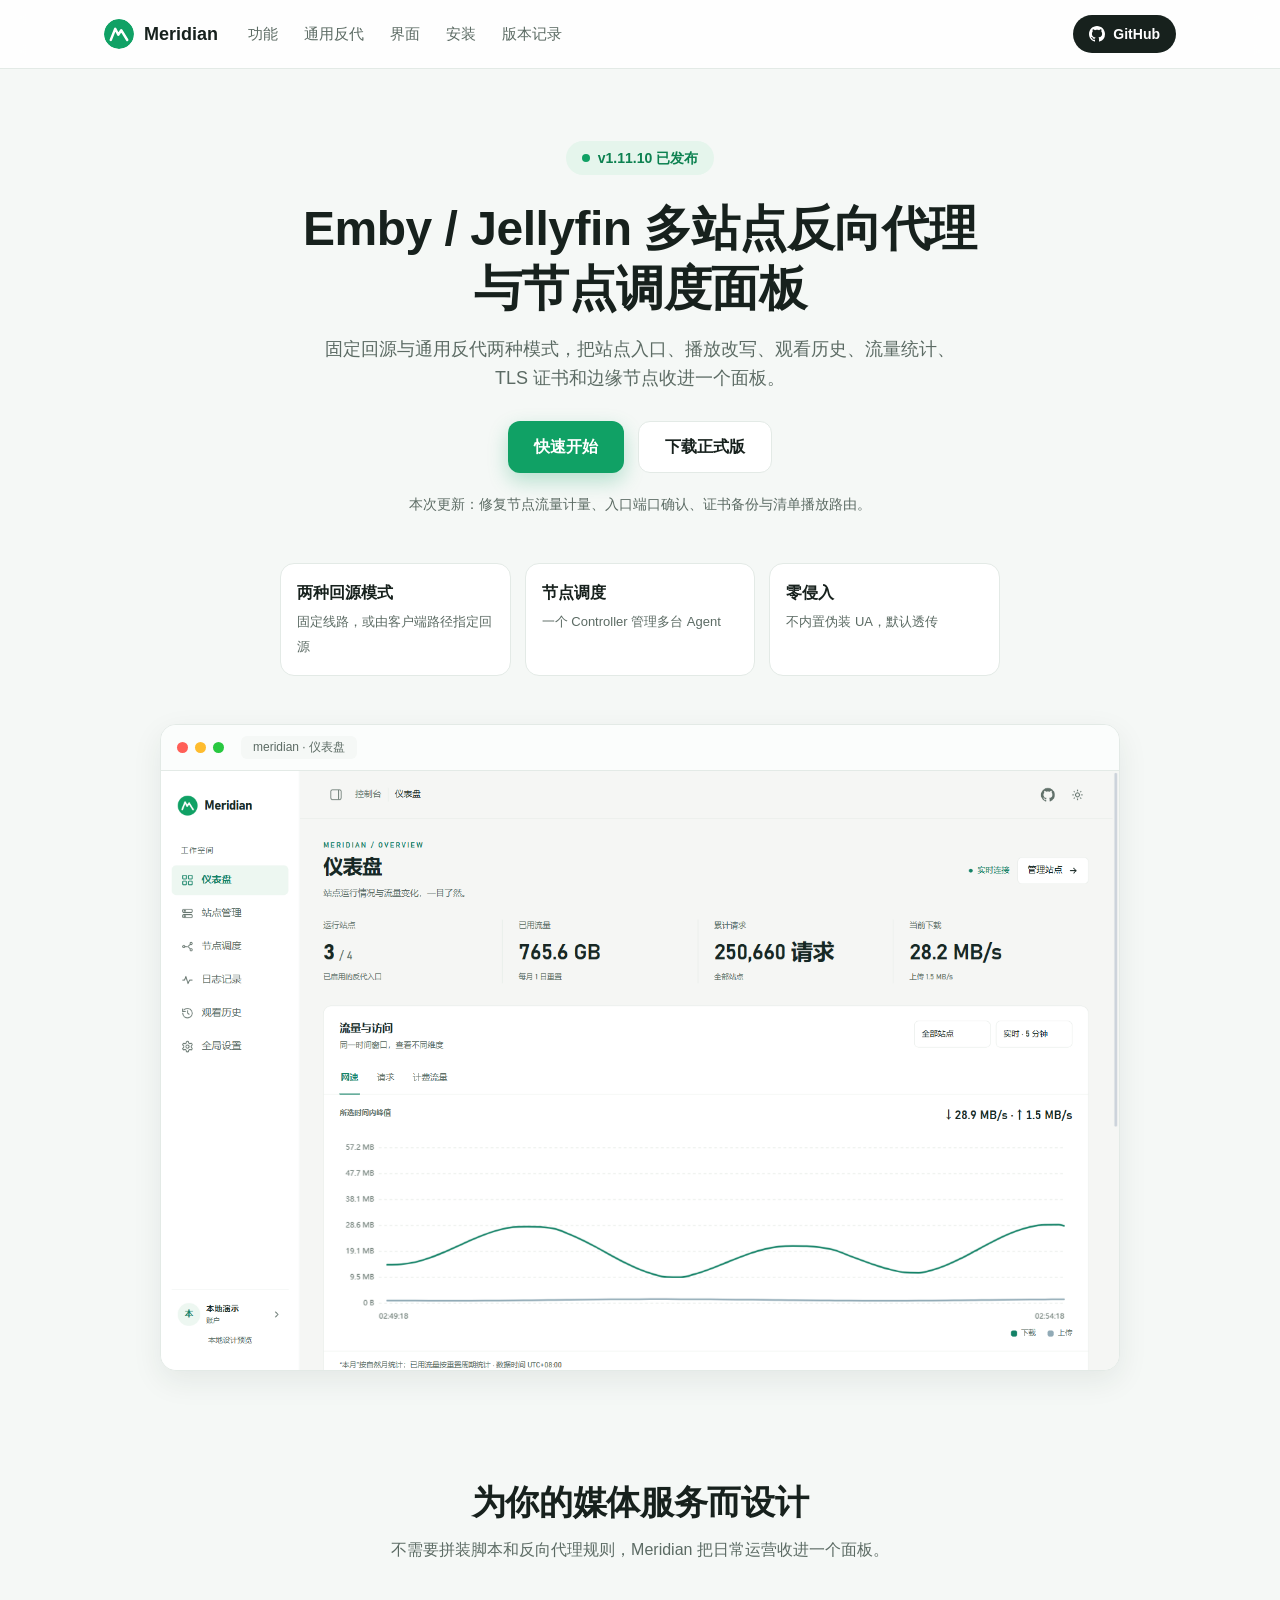
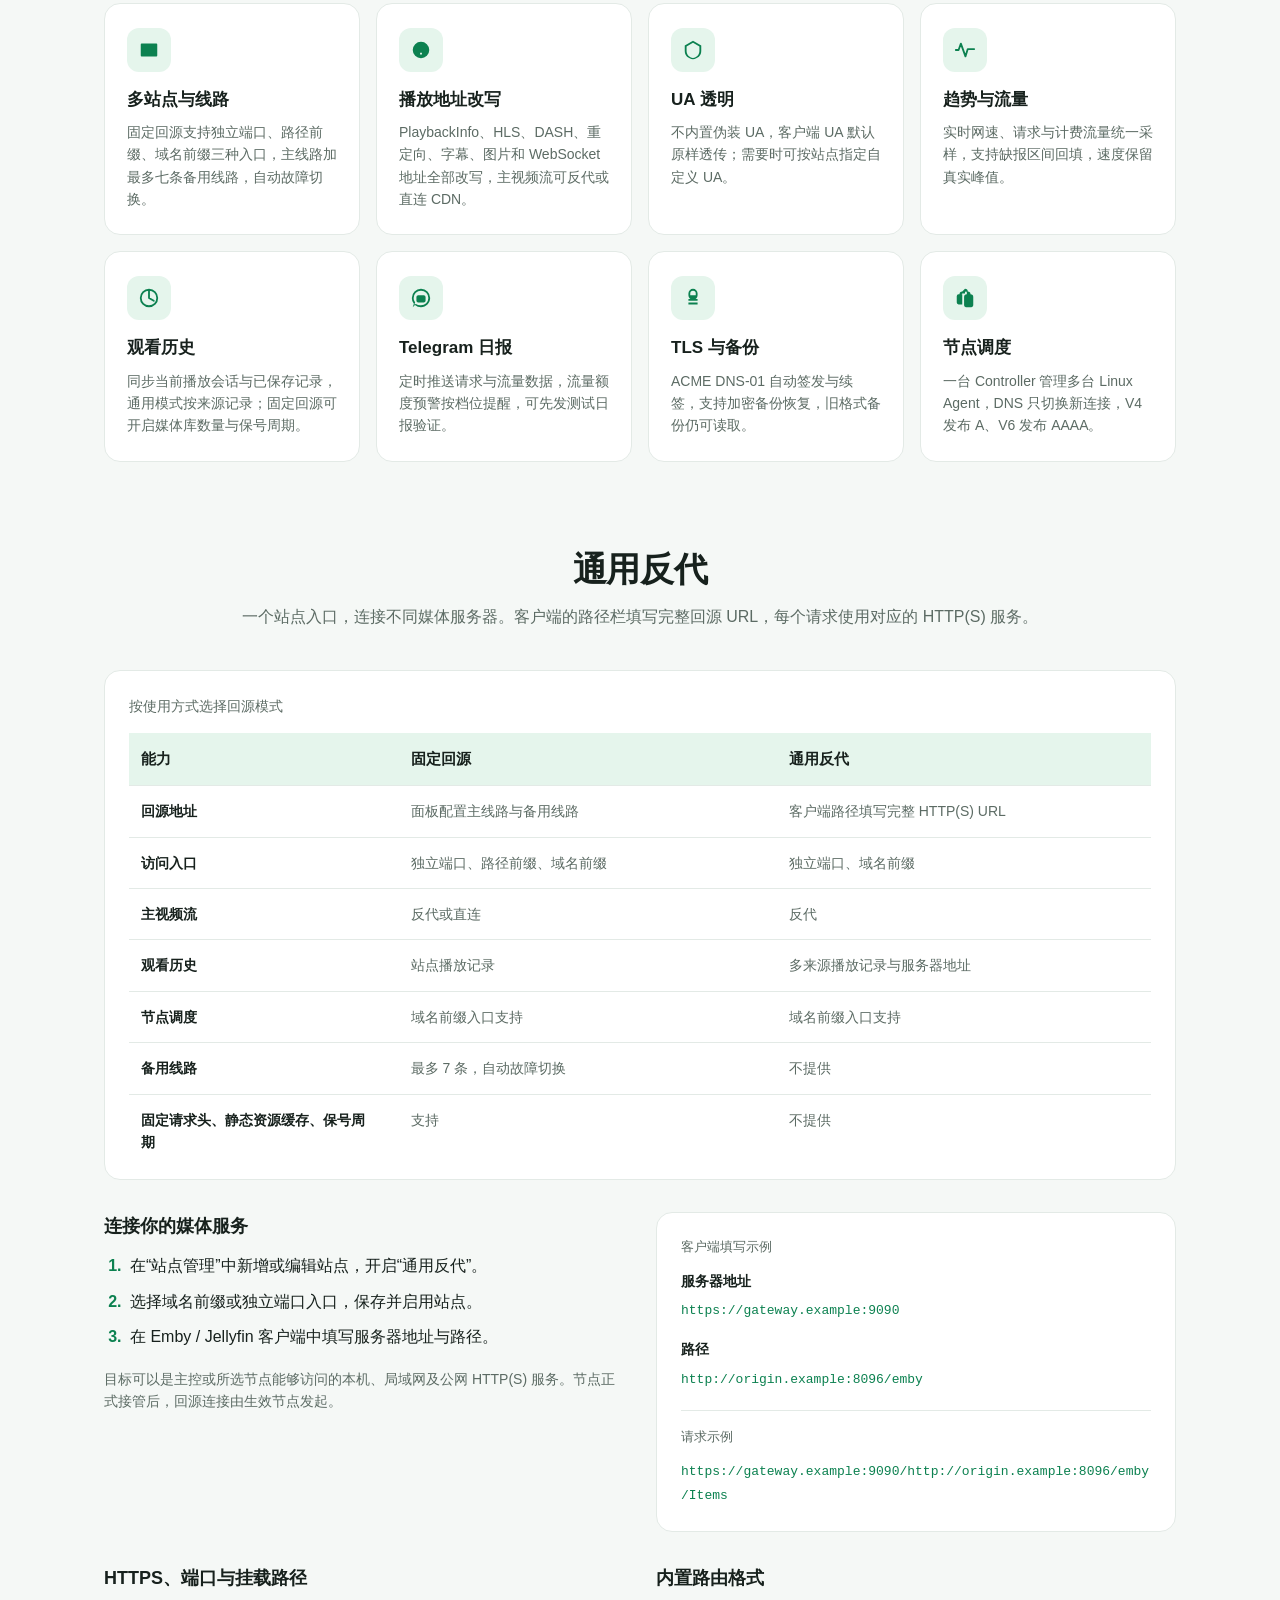
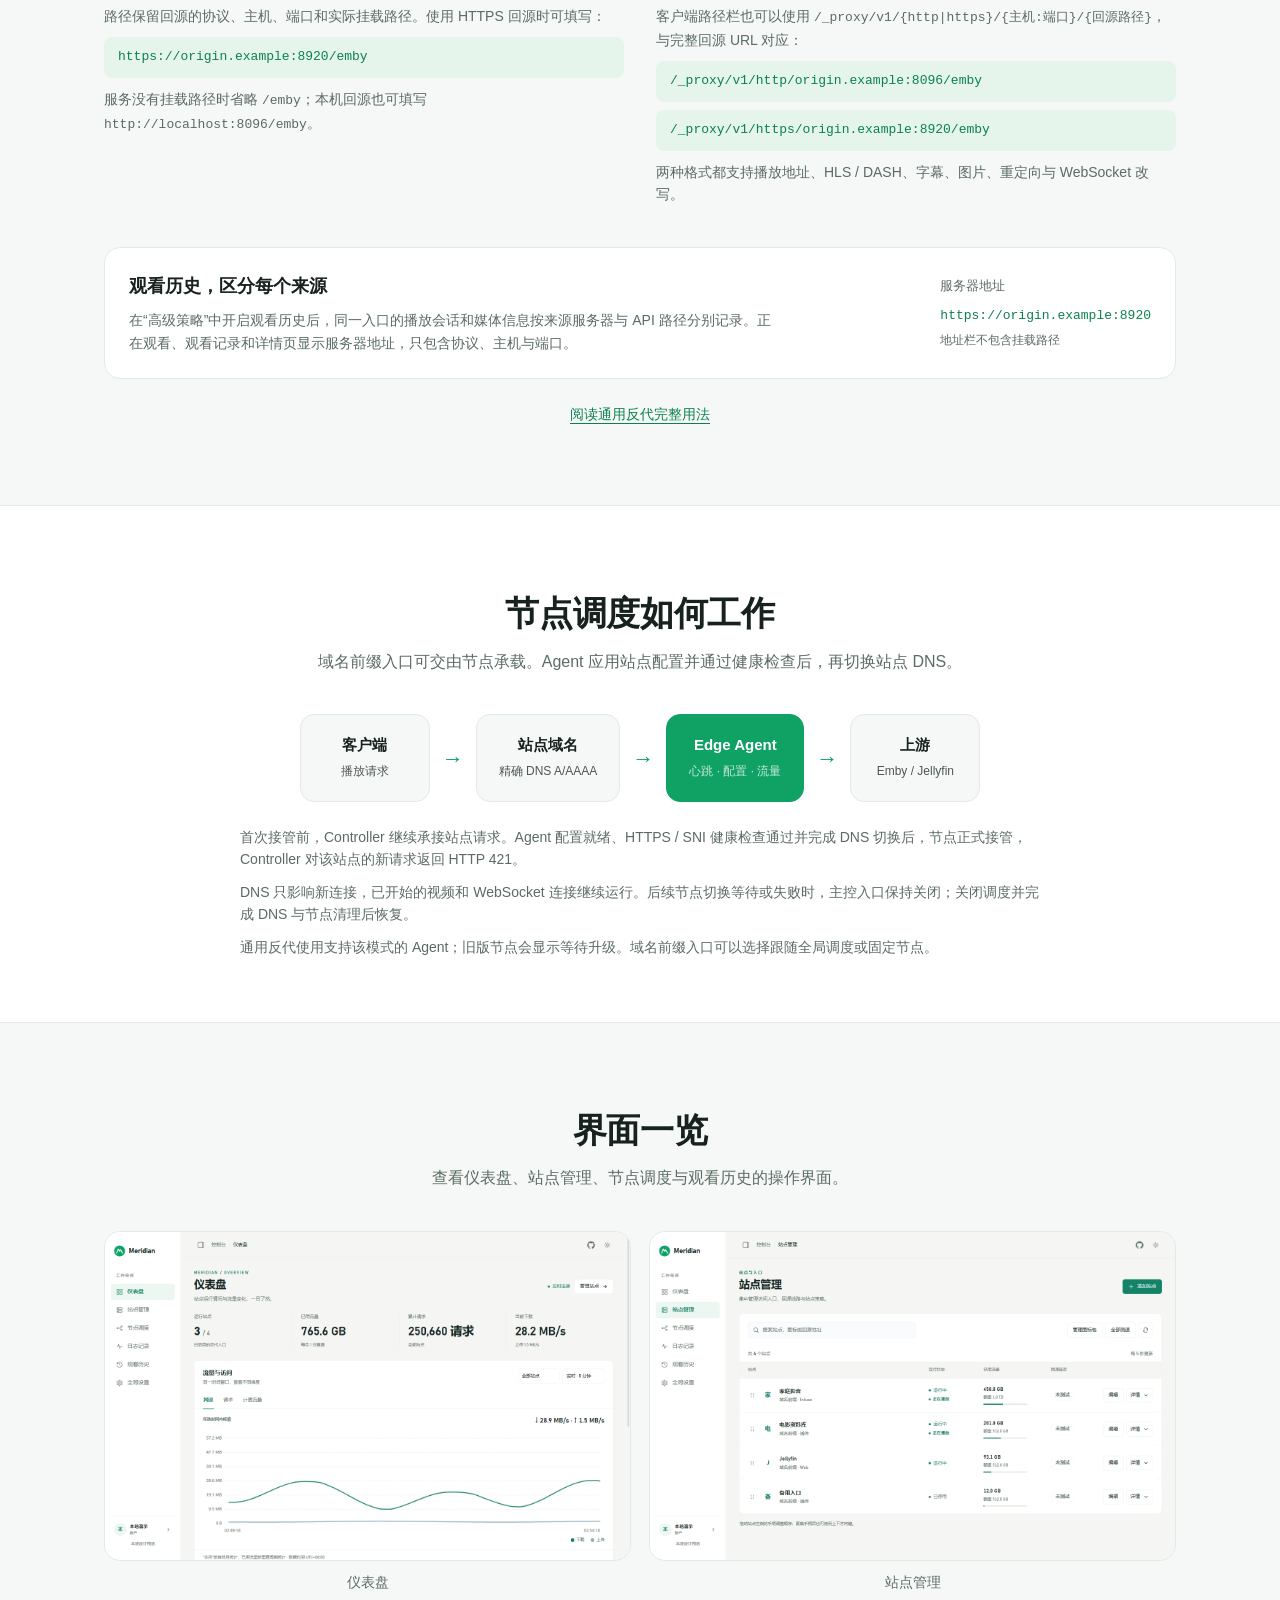
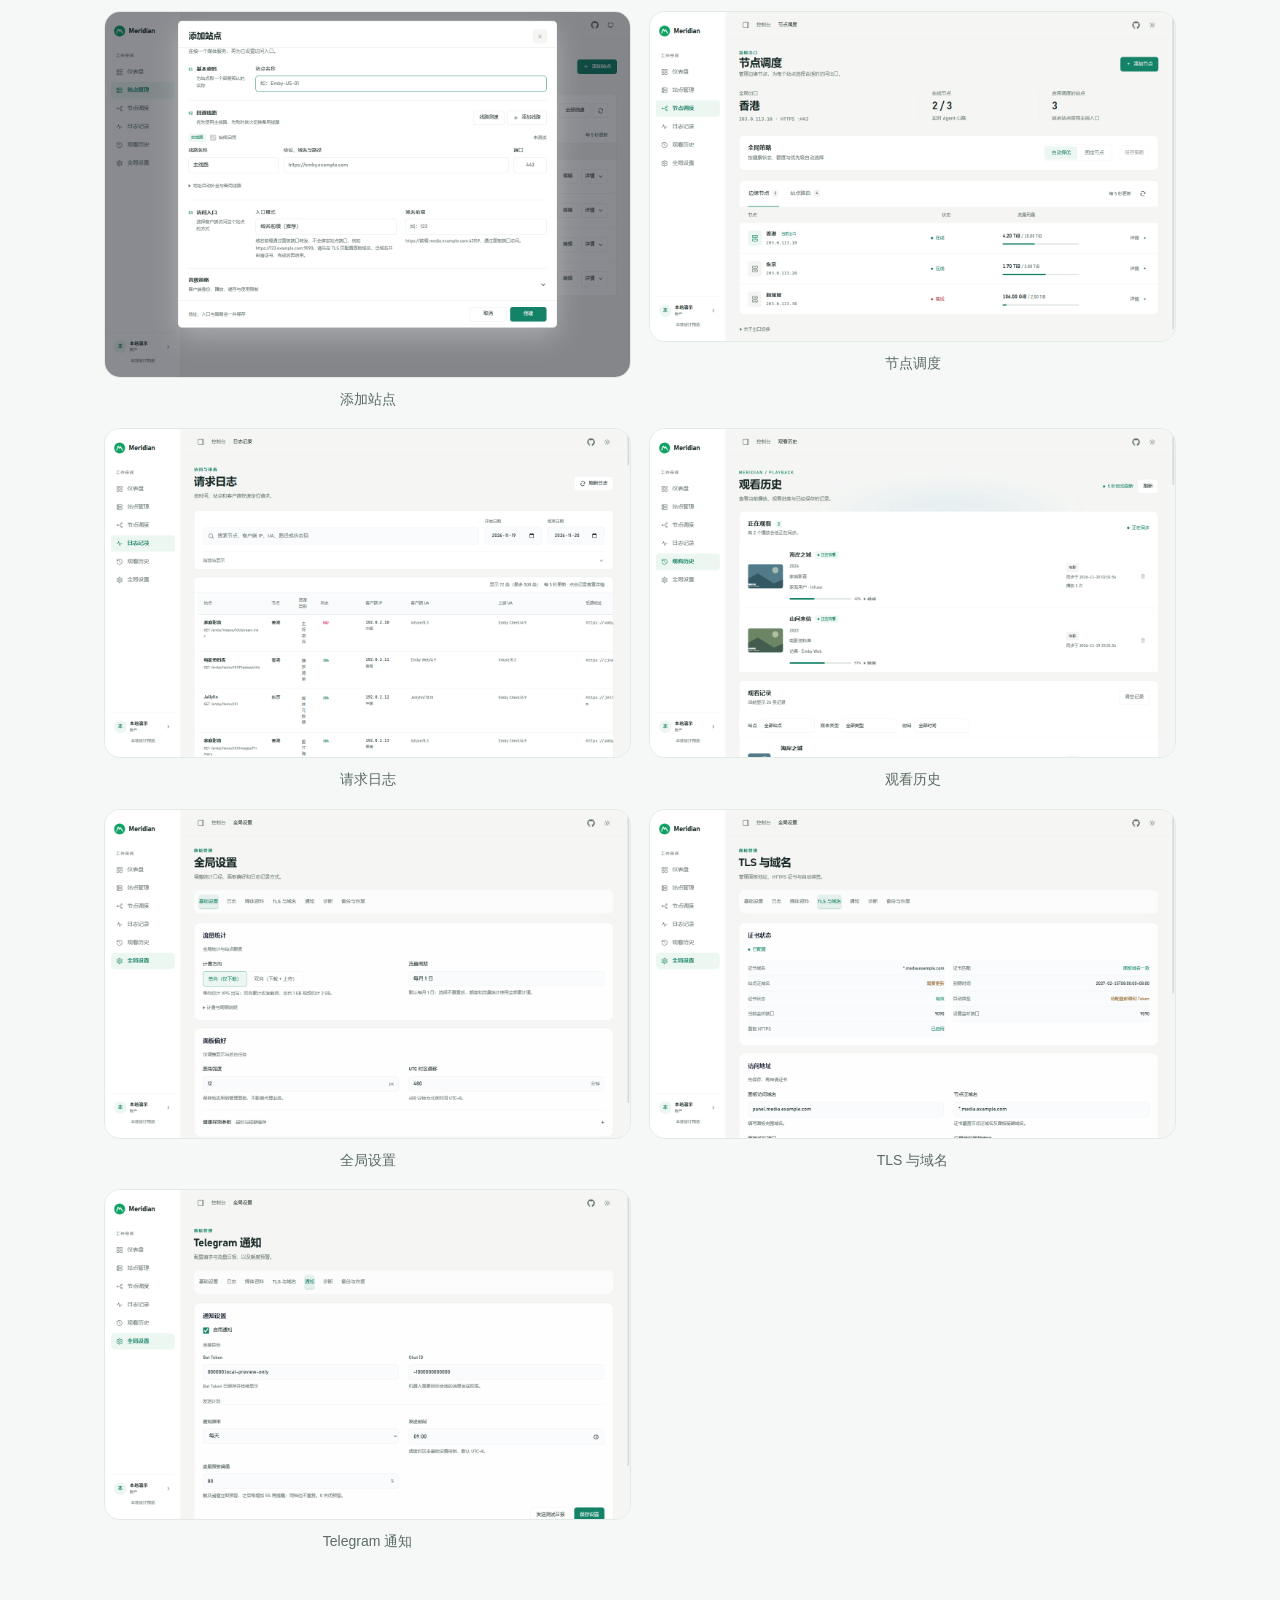
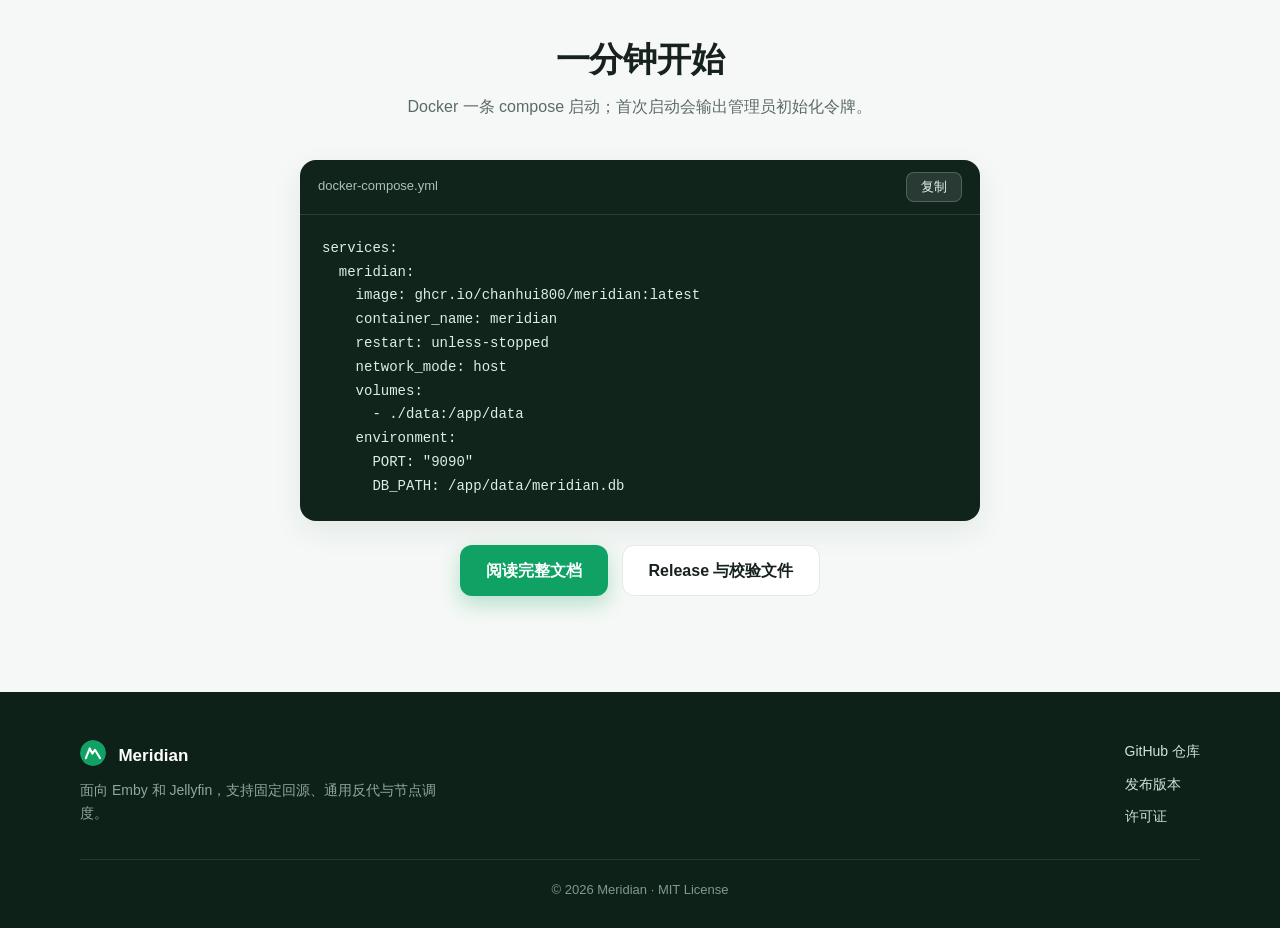
==== commit 16e2b322: "release: prepare v1.11.10" ====
--- a/website/index.html
+++ b/website/index.html
@@ -6,7 +6,7 @@
   <title>Meridian · Emby / Jellyfin 多站点反向代理与节点调度</title>
   <meta name="description" content="Meridian 为 Emby / Jellyfin 提供固定回源与通用反代、播放地址改写、多来源观看历史、流量统计、TLS 证书和节点调度。">
   <link rel="icon" type="image/svg+xml" href="favicon.svg">
-  <link rel="stylesheet" href="style.css?v=1.11.9">
+  <link rel="stylesheet" href="style.css?v=1.11.10">
 </head>
 <body>
   <header class="nav">
@@ -35,14 +35,14 @@
   <main id="top">
     <section class="hero">
       <div class="hero-inner">
-        <a class="hero-badge" href="https://github.com/chanhui800/Meridian/releases/tag/v1.11.9" target="_blank" rel="noopener"><span class="dot"></span>v1.11.9 已发布</a>
+        <a class="hero-badge" href="https://github.com/chanhui800/Meridian/releases/tag/v1.11.10" target="_blank" rel="noopener"><span class="dot"></span>v1.11.10 已发布</a>
         <h1>Emby / Jellyfin 多站点反向代理<br>与节点调度面板</h1>
         <p class="hero-sub">固定回源与通用反代两种模式，把站点入口、播放改写、观看历史、流量统计、TLS 证书和边缘节点收进一个面板。</p>
         <div class="hero-actions">
           <a class="btn btn-primary" href="#install">快速开始</a>
-          <a class="btn btn-ghost" href="https://github.com/chanhui800/Meridian/releases/tag/v1.11.9" target="_blank" rel="noopener">下载正式版</a>
-        </div>
-        <p class="release-overview">本次更新：客户端路径回源、多来源观看历史与节点正式接管。</p>
+          <a class="btn btn-ghost" href="https://github.com/chanhui800/Meridian/releases/tag/v1.11.10" target="_blank" rel="noopener">下载正式版</a>
+        </div>
+        <p class="release-overview">本次更新：修复节点流量计量、入口端口确认、证书备份与清单播放路由。</p>
         <div class="hero-stats">
           <div><strong>两种回源模式</strong><span>固定线路，或由客户端路径指定回源</span></div>
           <div><strong>节点调度</strong><span>一个 Controller 管理多台 Agent</span></div>
@@ -231,7 +231,7 @@
       </div>
       <div class="install-actions">
         <a class="btn btn-primary" href="https://github.com/chanhui800/Meridian#readme" target="_blank" rel="noopener">阅读完整文档</a>
-        <a class="btn btn-ghost" href="https://github.com/chanhui800/Meridian/releases/tag/v1.11.9" target="_blank" rel="noopener">Release 与校验文件</a>
+        <a class="btn btn-ghost" href="https://github.com/chanhui800/Meridian/releases/tag/v1.11.10" target="_blank" rel="noopener">Release 与校验文件</a>
       </div>
     </section>
   </main>
@@ -260,6 +260,6 @@
     <img id="lightboxImg" alt="">
   </div>
 
-  <script src="app-v1.11.9.js"></script>
+  <script src="app-v1.11.10.js"></script>
 </body>
 </html>
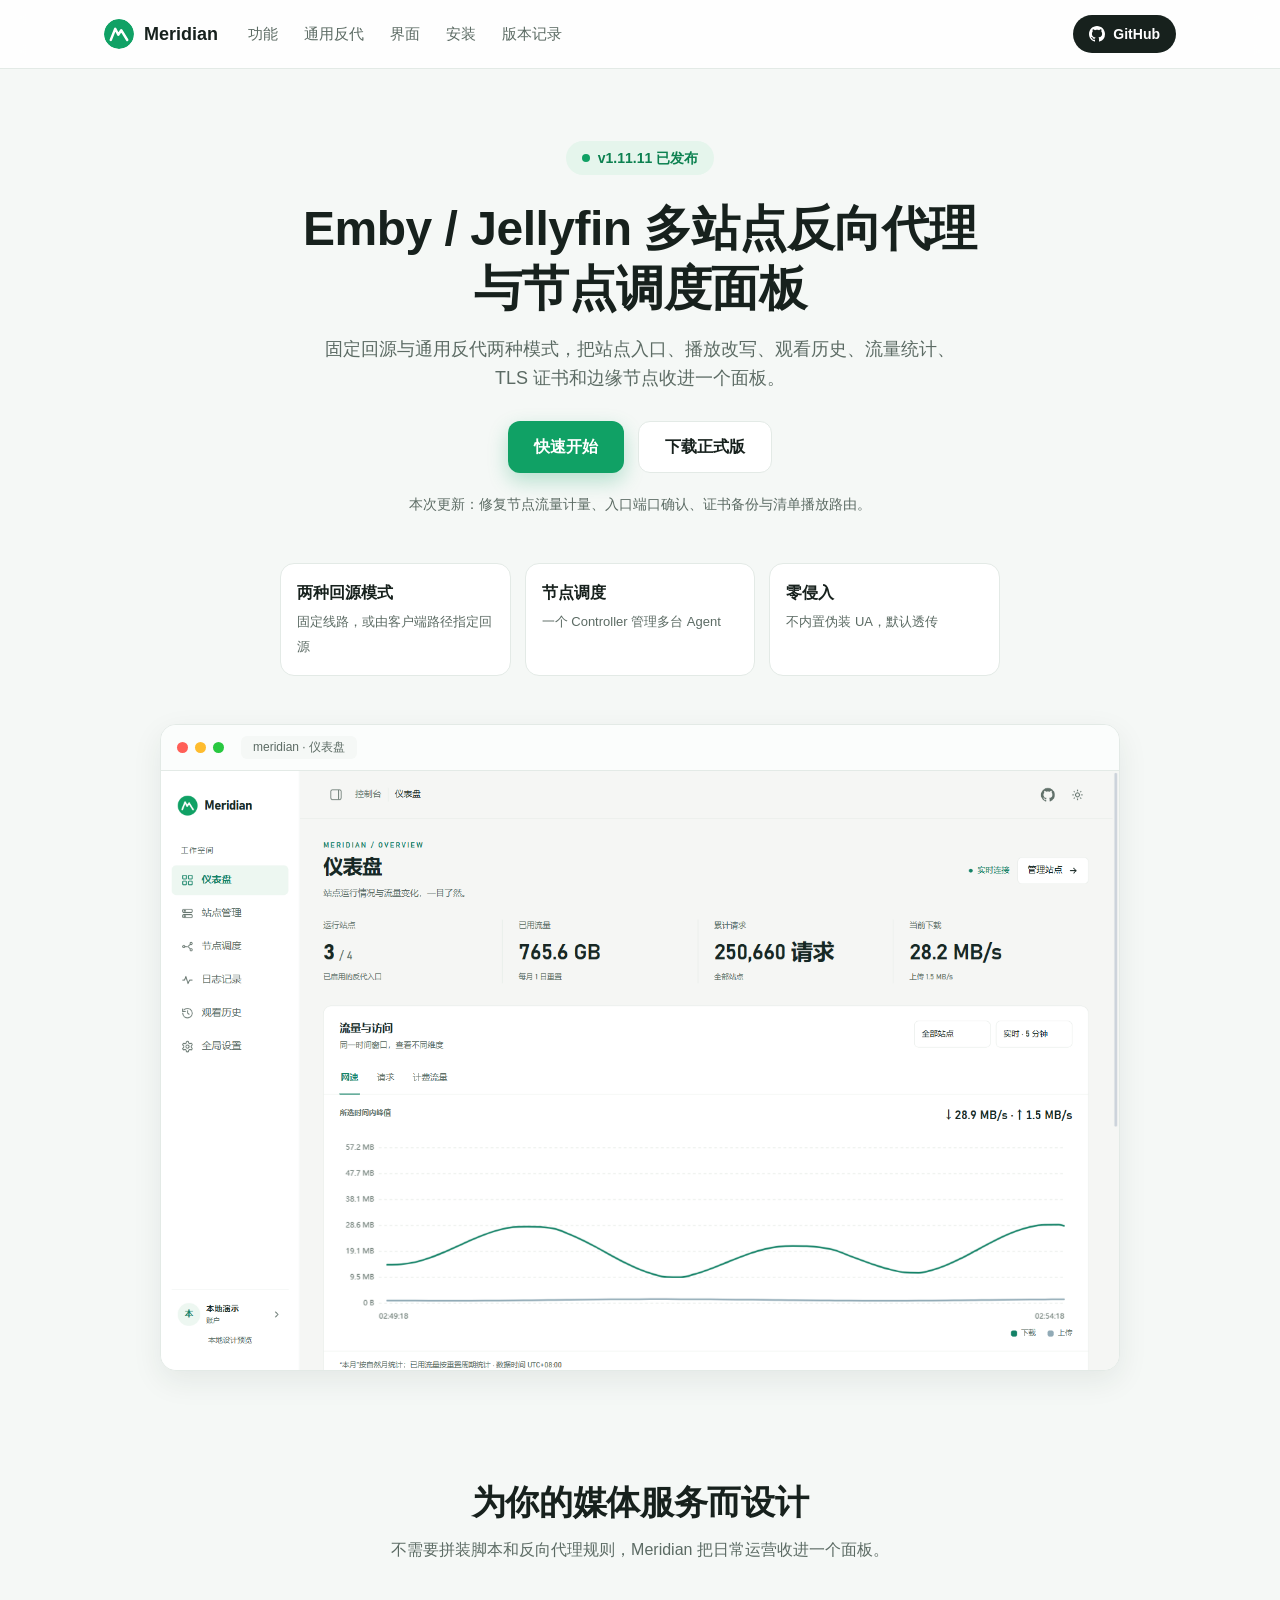
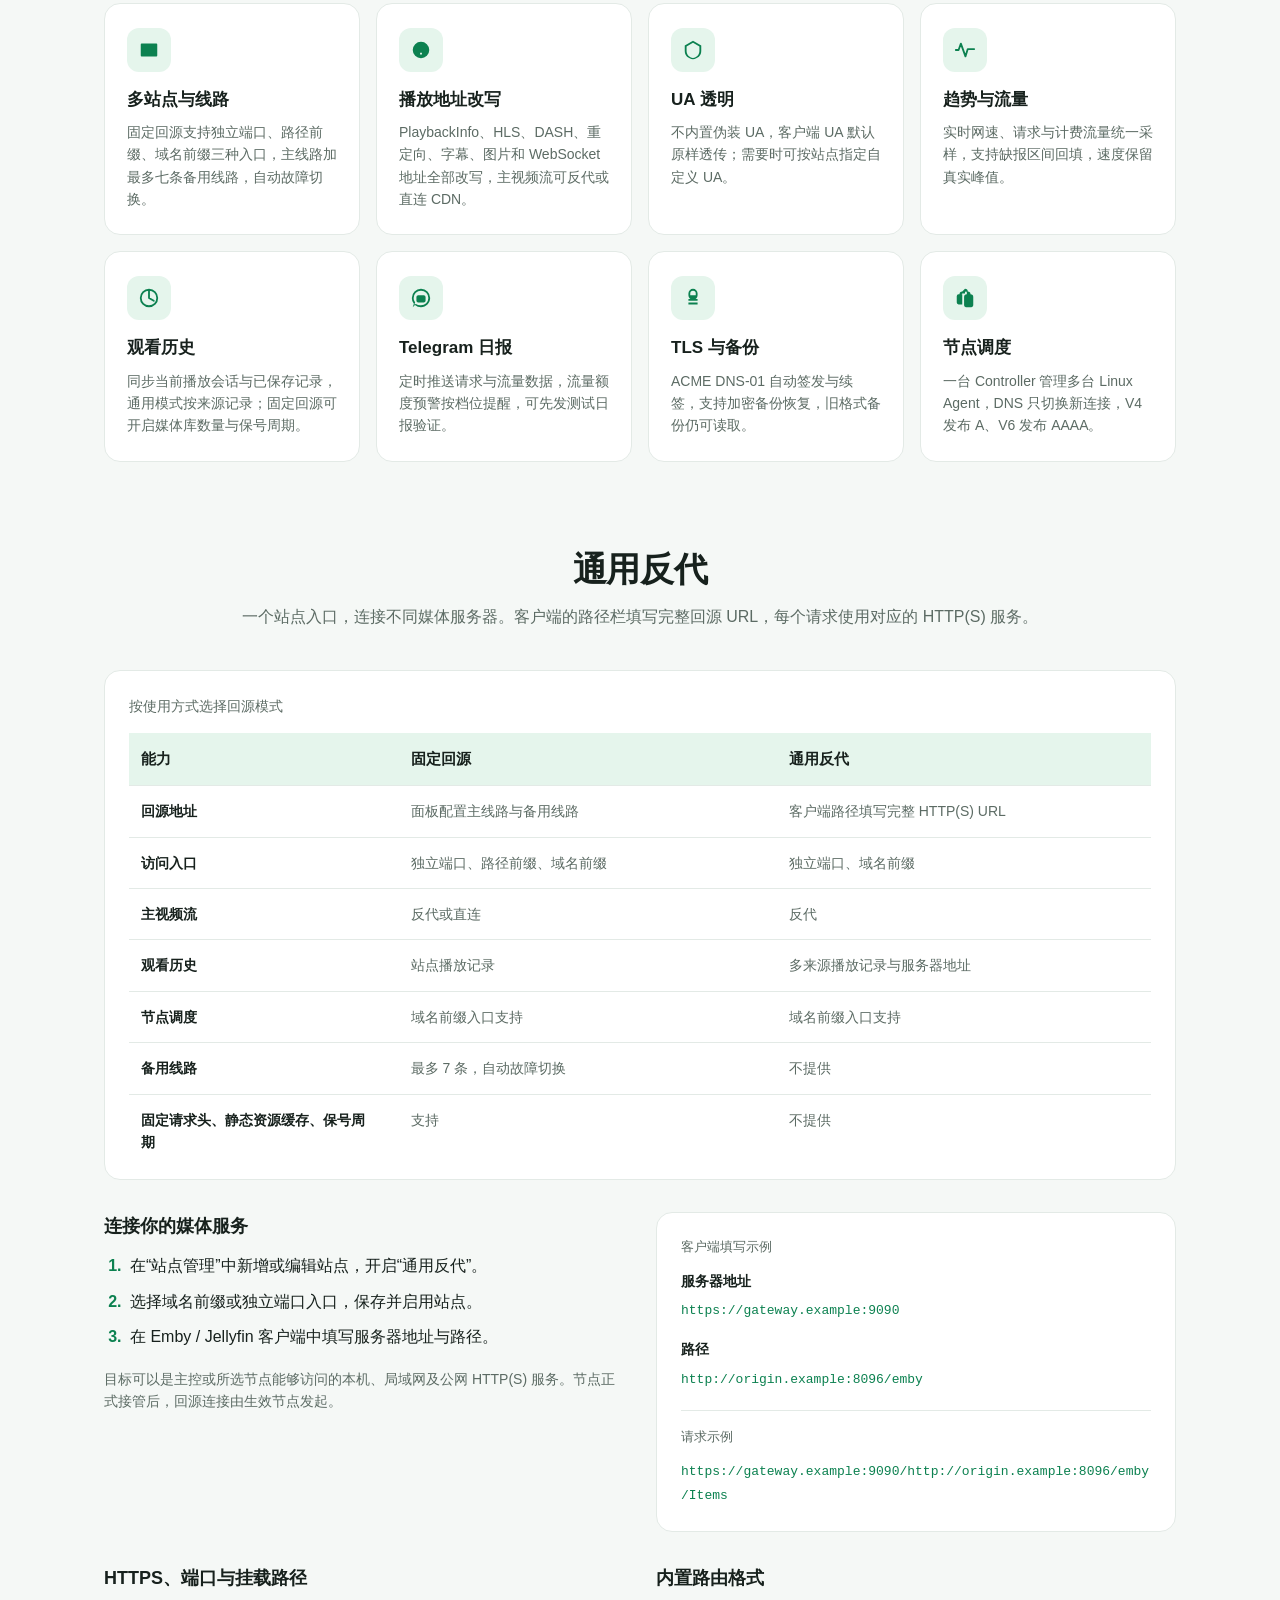
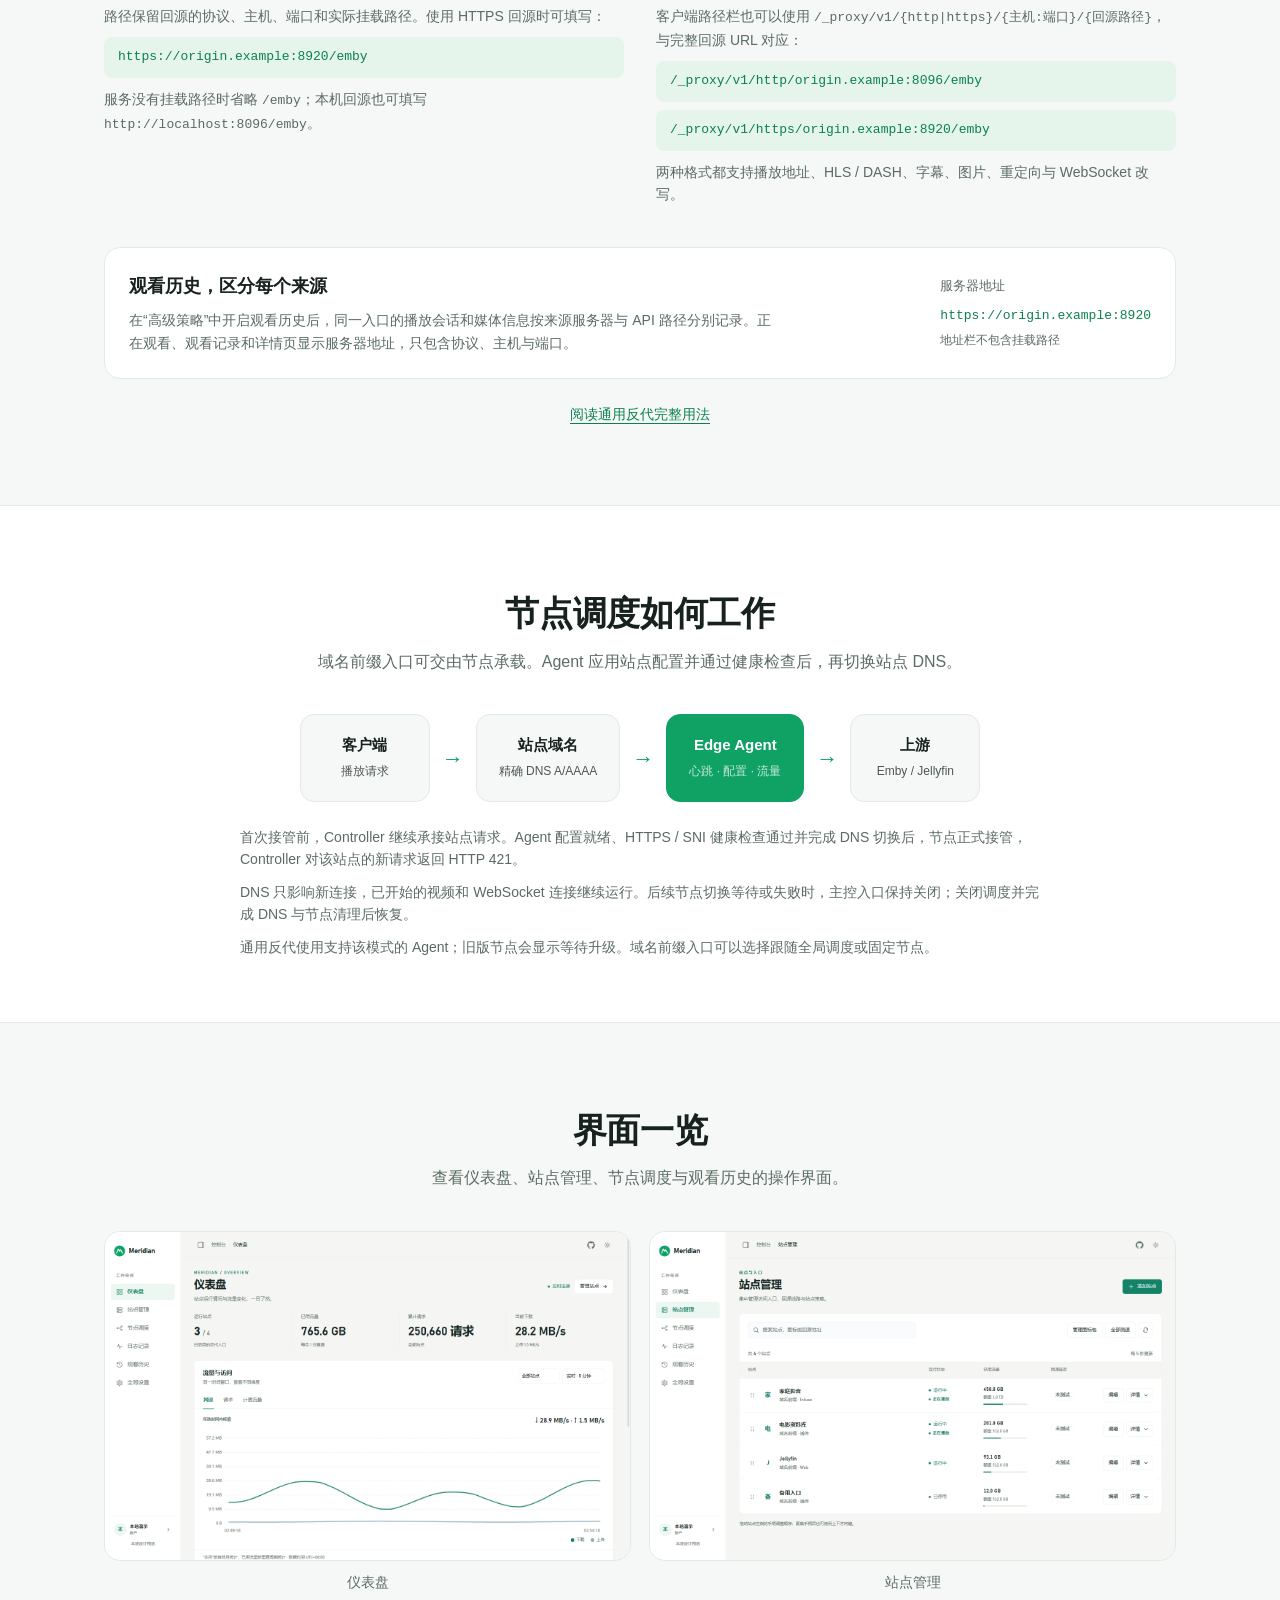
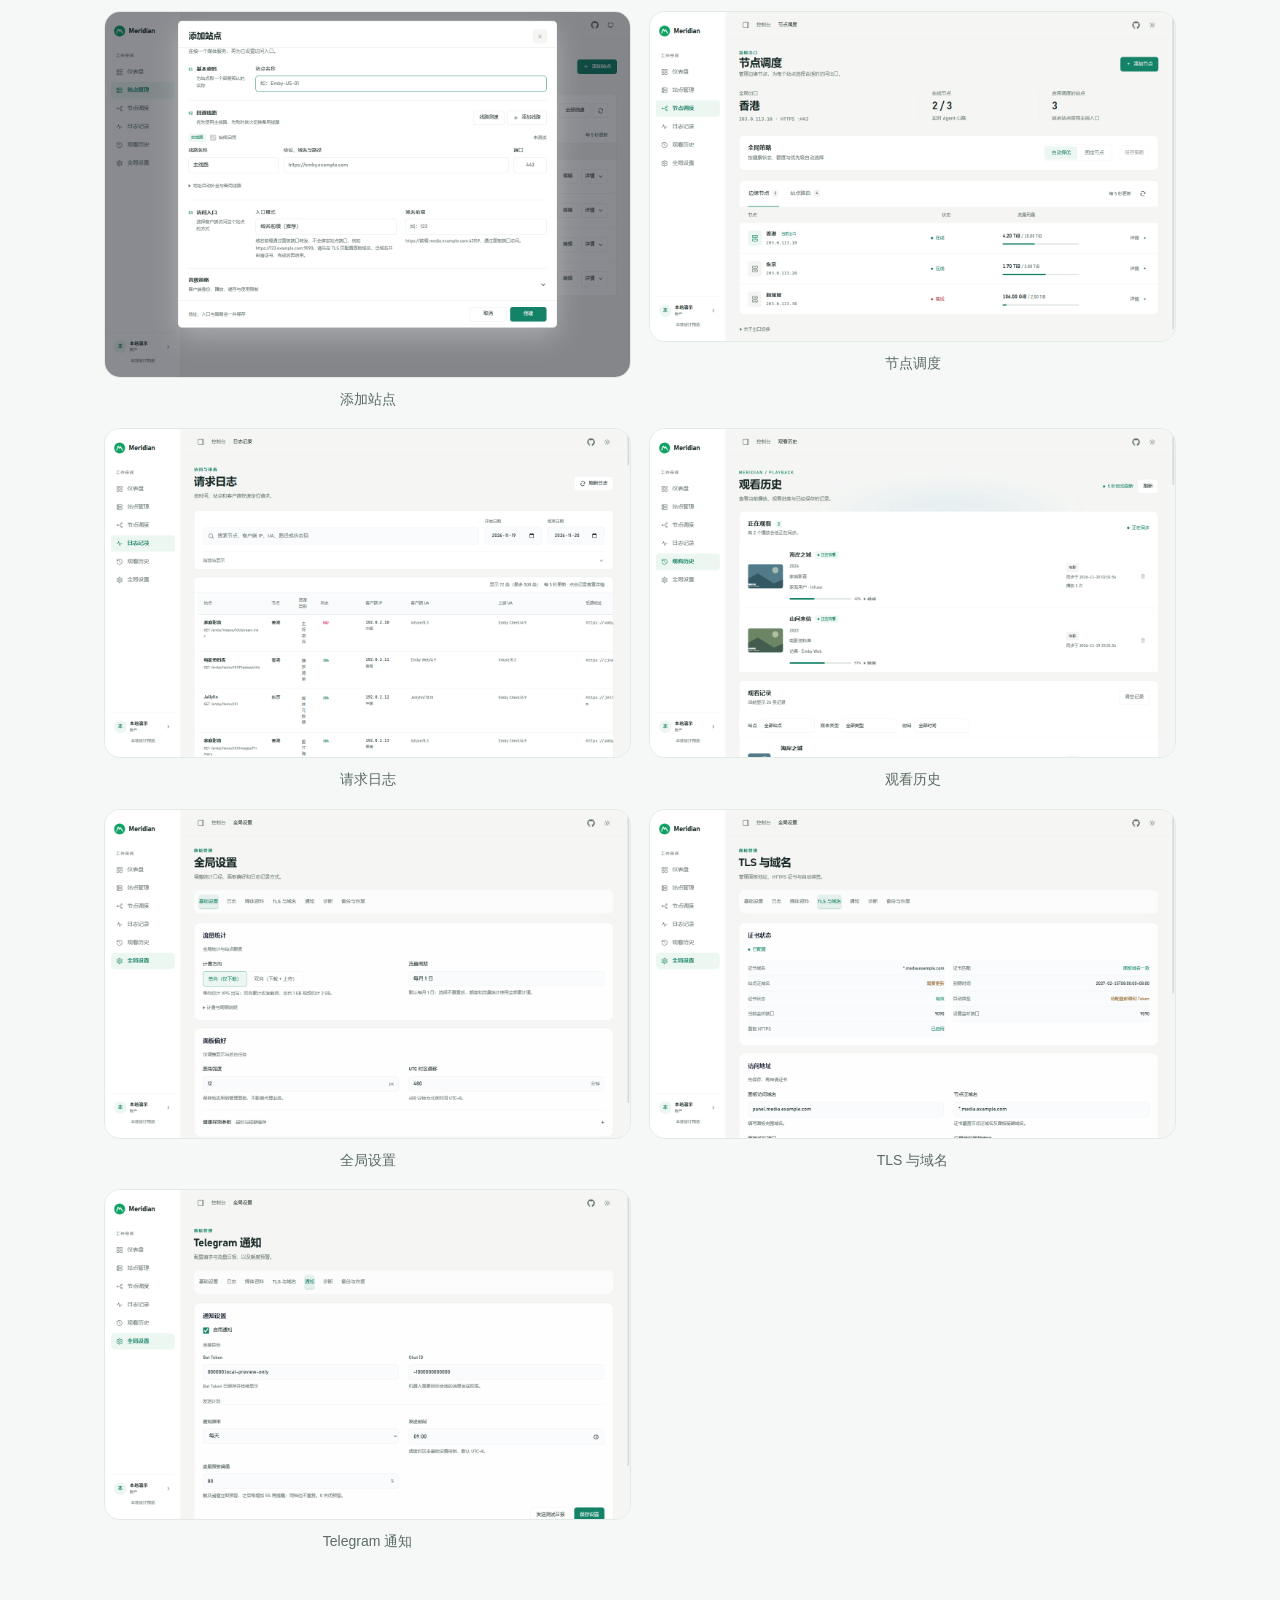
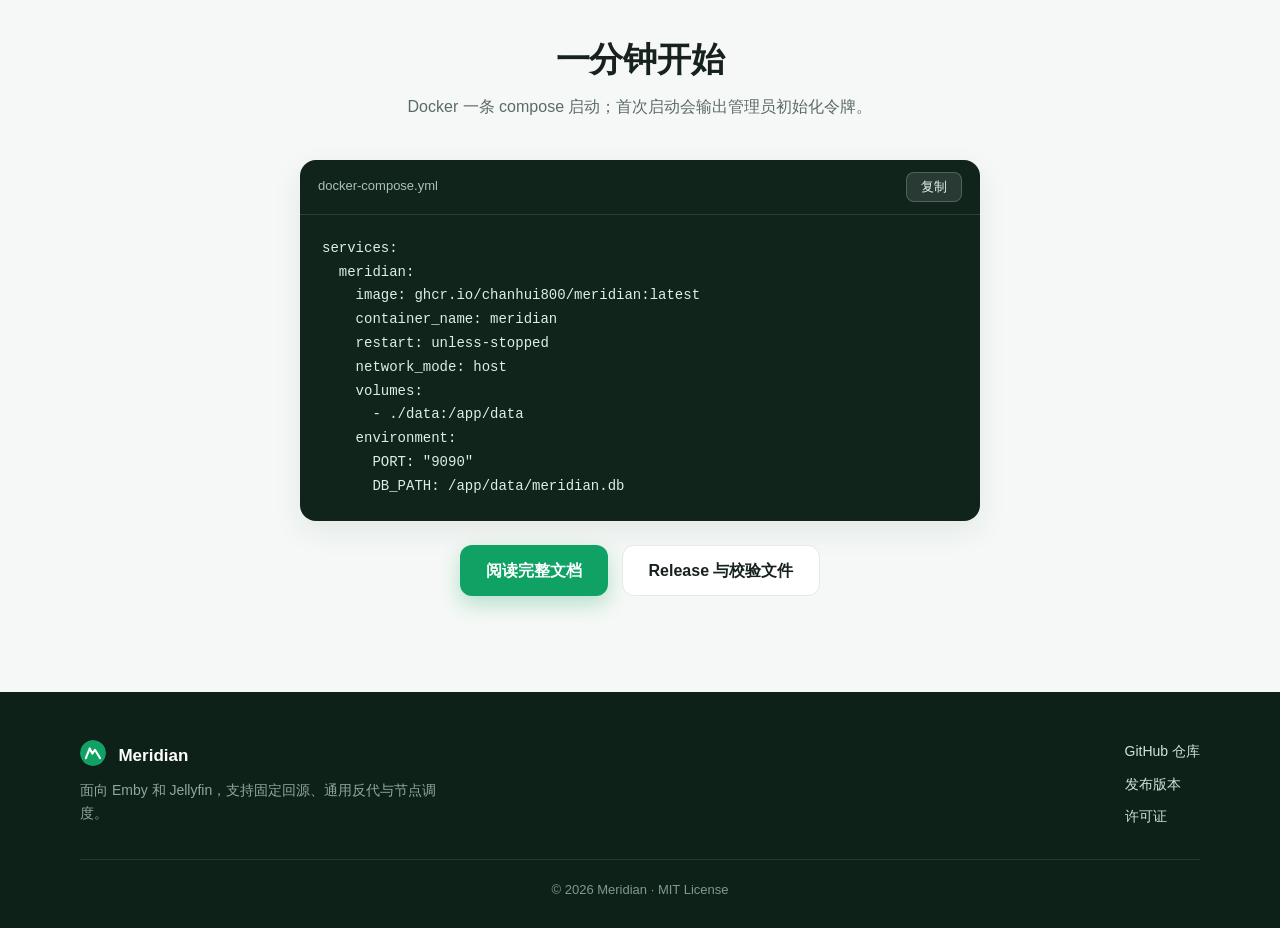
==== commit 78342f43: "release: verify native installation and prepare v1.11.11" ====
--- a/website/index.html
+++ b/website/index.html
@@ -6,7 +6,7 @@
   <title>Meridian · Emby / Jellyfin 多站点反向代理与节点调度</title>
   <meta name="description" content="Meridian 为 Emby / Jellyfin 提供固定回源与通用反代、播放地址改写、多来源观看历史、流量统计、TLS 证书和节点调度。">
   <link rel="icon" type="image/svg+xml" href="favicon.svg">
-  <link rel="stylesheet" href="style.css?v=1.11.10">
+  <link rel="stylesheet" href="style.css?v=1.11.11">
 </head>
 <body>
   <header class="nav">
@@ -35,12 +35,12 @@
   <main id="top">
     <section class="hero">
       <div class="hero-inner">
-        <a class="hero-badge" href="https://github.com/chanhui800/Meridian/releases/tag/v1.11.10" target="_blank" rel="noopener"><span class="dot"></span>v1.11.10 已发布</a>
+        <a class="hero-badge" href="https://github.com/chanhui800/Meridian/releases/tag/v1.11.11" target="_blank" rel="noopener"><span class="dot"></span>v1.11.11 已发布</a>
         <h1>Emby / Jellyfin 多站点反向代理<br>与节点调度面板</h1>
         <p class="hero-sub">固定回源与通用反代两种模式，把站点入口、播放改写、观看历史、流量统计、TLS 证书和边缘节点收进一个面板。</p>
         <div class="hero-actions">
           <a class="btn btn-primary" href="#install">快速开始</a>
-          <a class="btn btn-ghost" href="https://github.com/chanhui800/Meridian/releases/tag/v1.11.10" target="_blank" rel="noopener">下载正式版</a>
+          <a class="btn btn-ghost" href="https://github.com/chanhui800/Meridian/releases/tag/v1.11.11" target="_blank" rel="noopener">下载正式版</a>
         </div>
         <p class="release-overview">本次更新：修复节点流量计量、入口端口确认、证书备份与清单播放路由。</p>
         <div class="hero-stats">
@@ -231,7 +231,7 @@
       </div>
       <div class="install-actions">
         <a class="btn btn-primary" href="https://github.com/chanhui800/Meridian#readme" target="_blank" rel="noopener">阅读完整文档</a>
-        <a class="btn btn-ghost" href="https://github.com/chanhui800/Meridian/releases/tag/v1.11.10" target="_blank" rel="noopener">Release 与校验文件</a>
+        <a class="btn btn-ghost" href="https://github.com/chanhui800/Meridian/releases/tag/v1.11.11" target="_blank" rel="noopener">Release 与校验文件</a>
       </div>
     </section>
   </main>
@@ -260,6 +260,6 @@
     <img id="lightboxImg" alt="">
   </div>
 
-  <script src="app-v1.11.10.js"></script>
+  <script src="app-v1.11.11.js"></script>
 </body>
 </html>
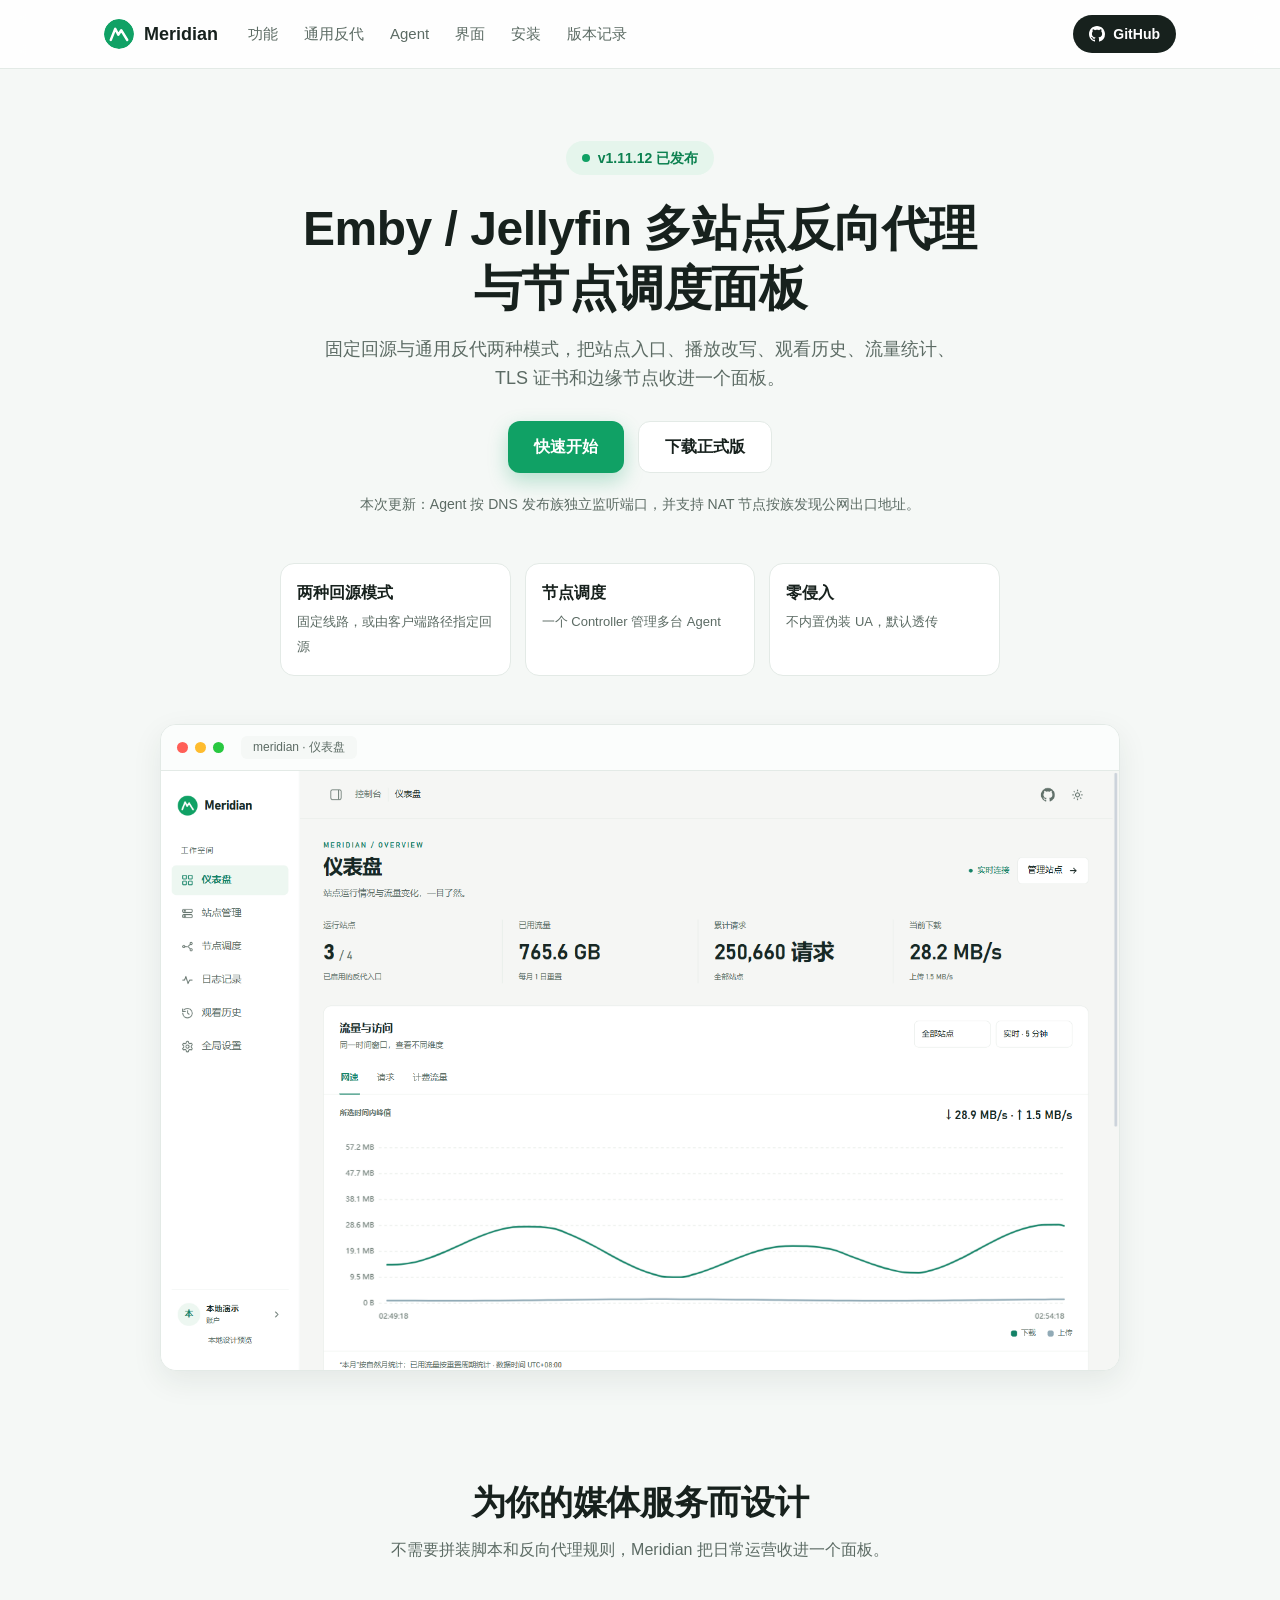
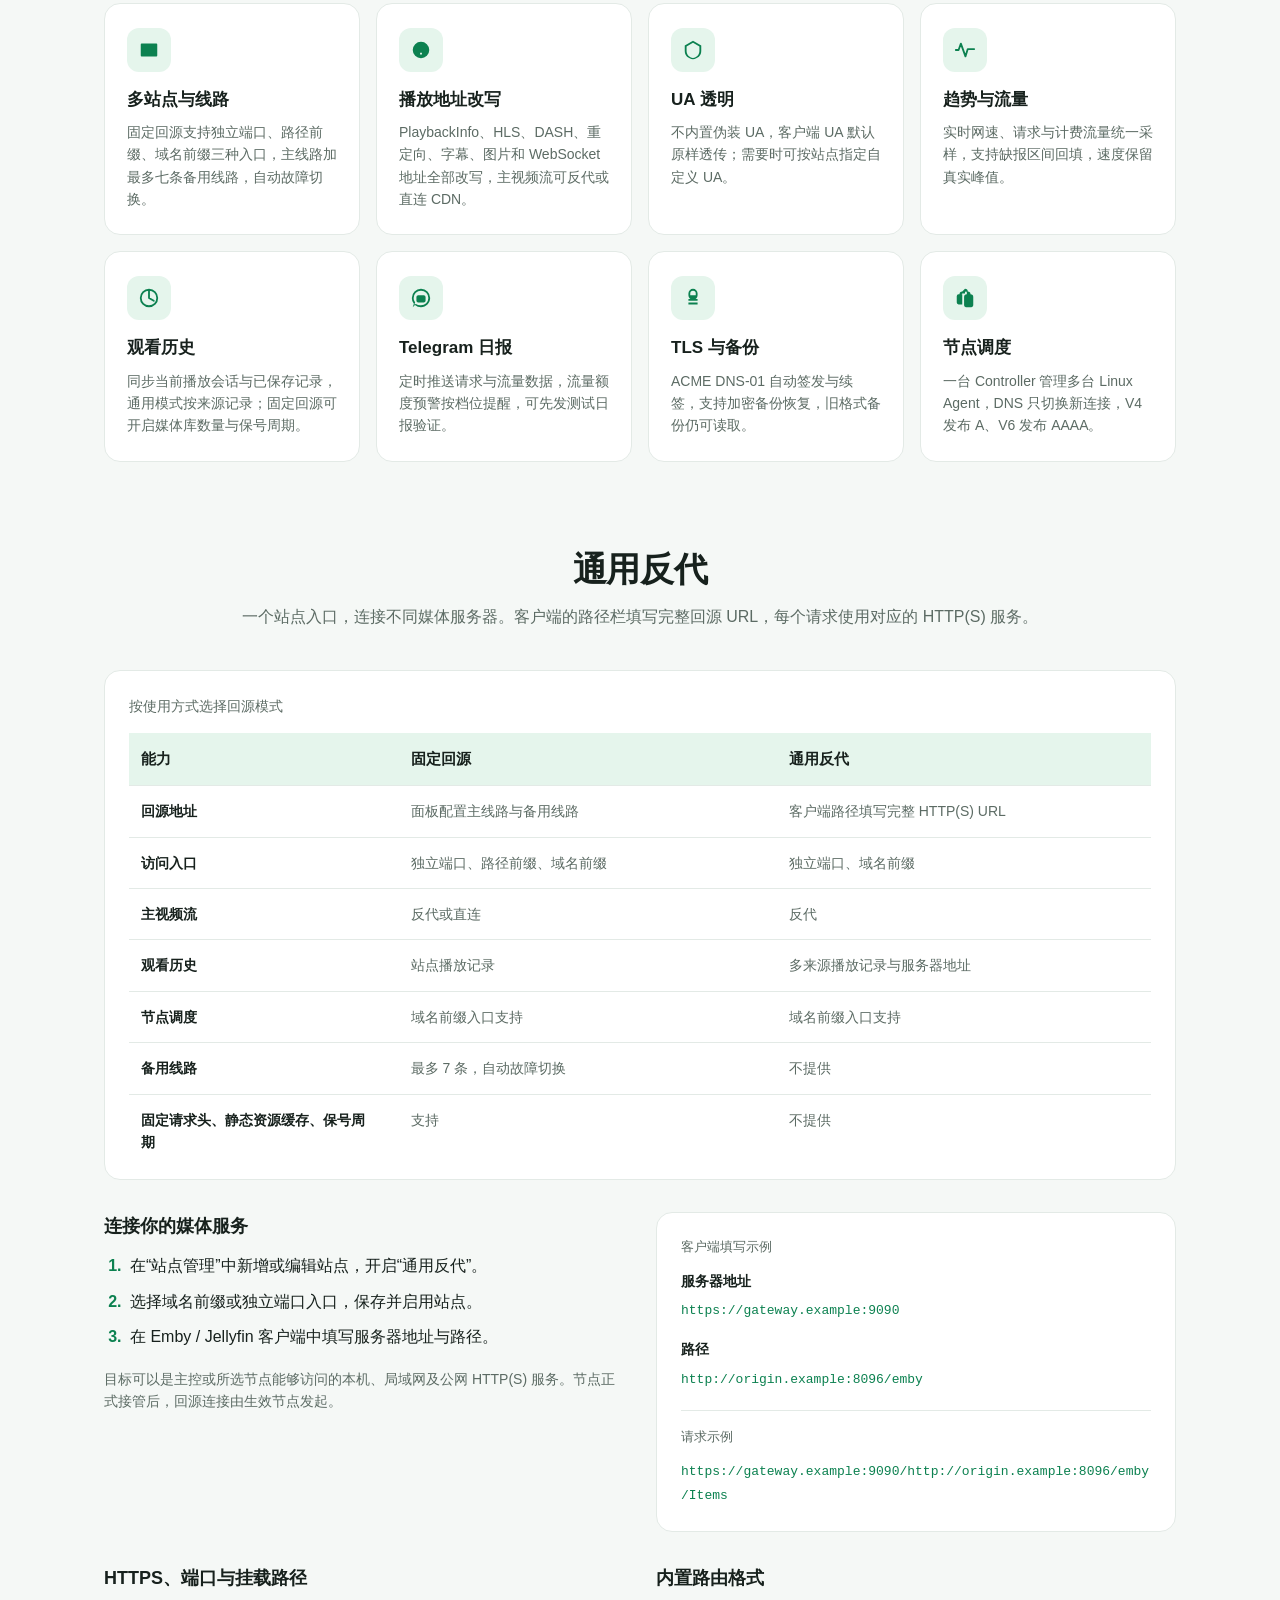
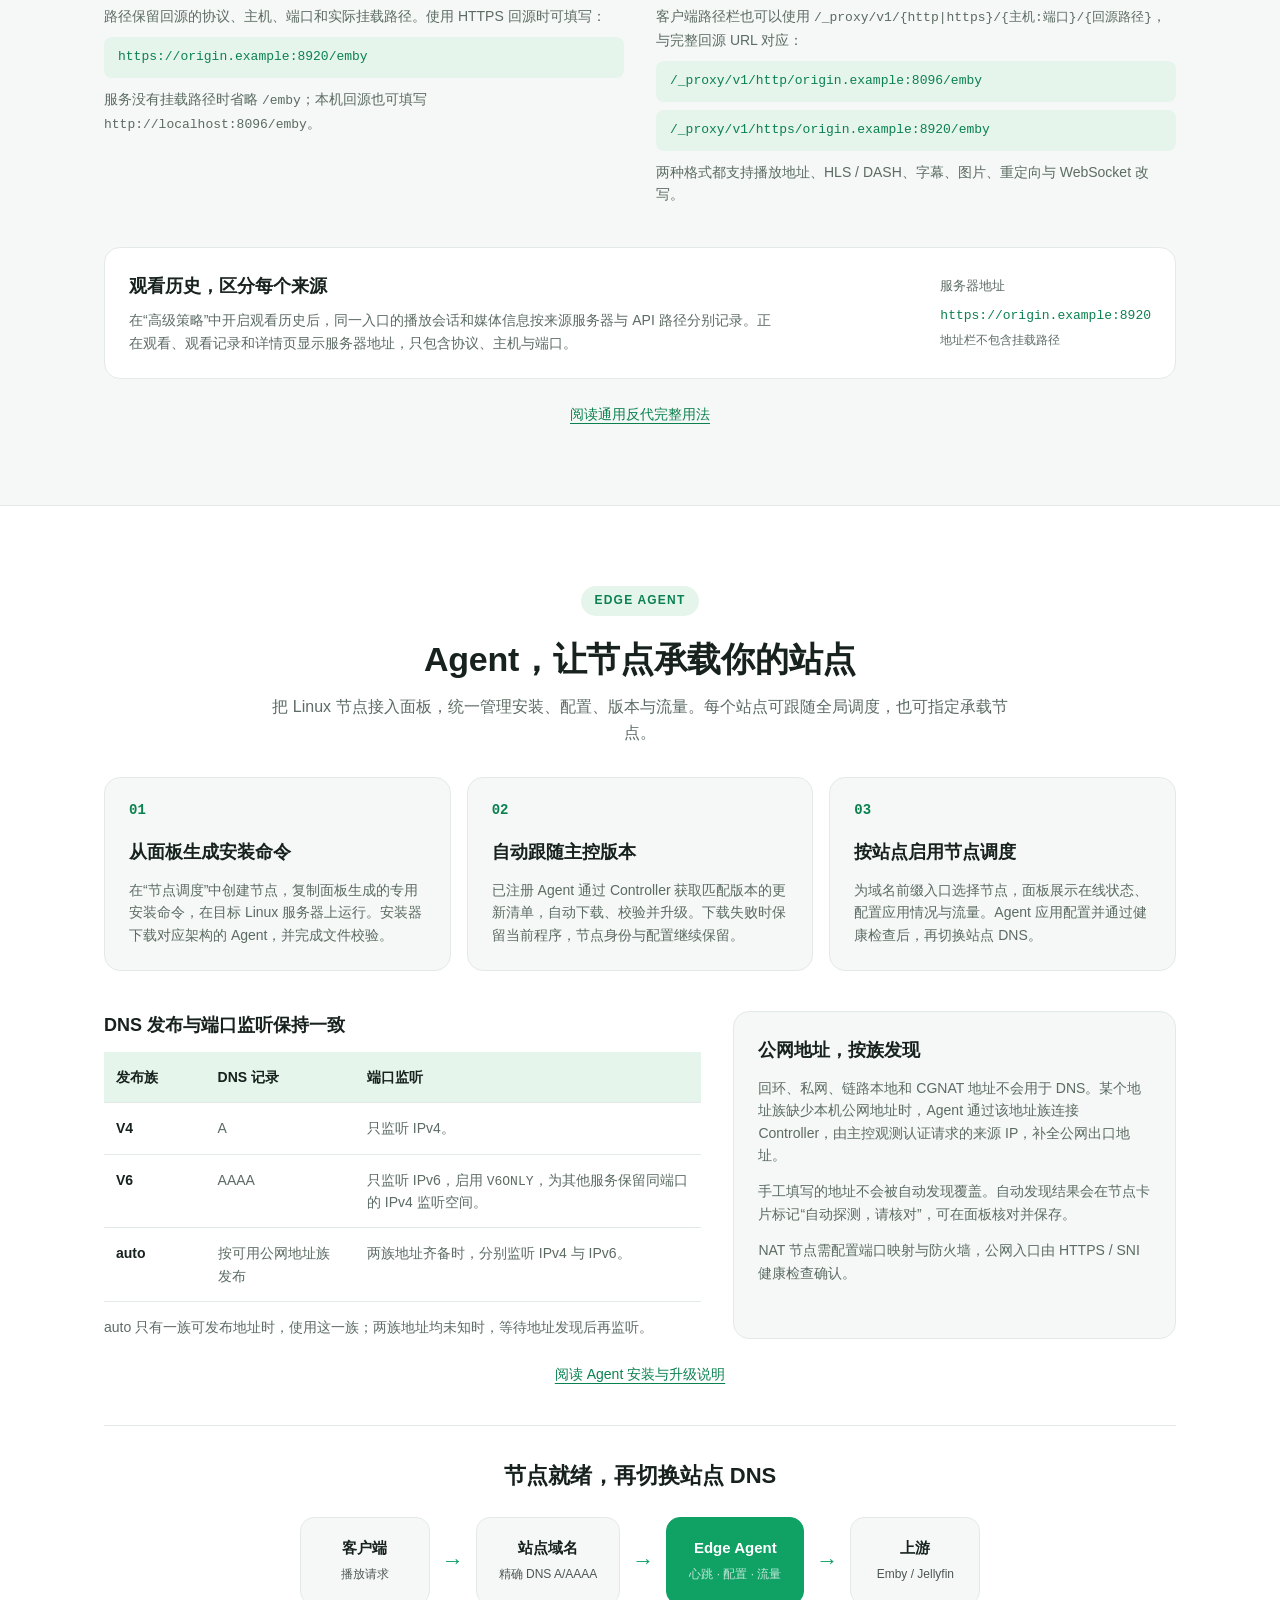
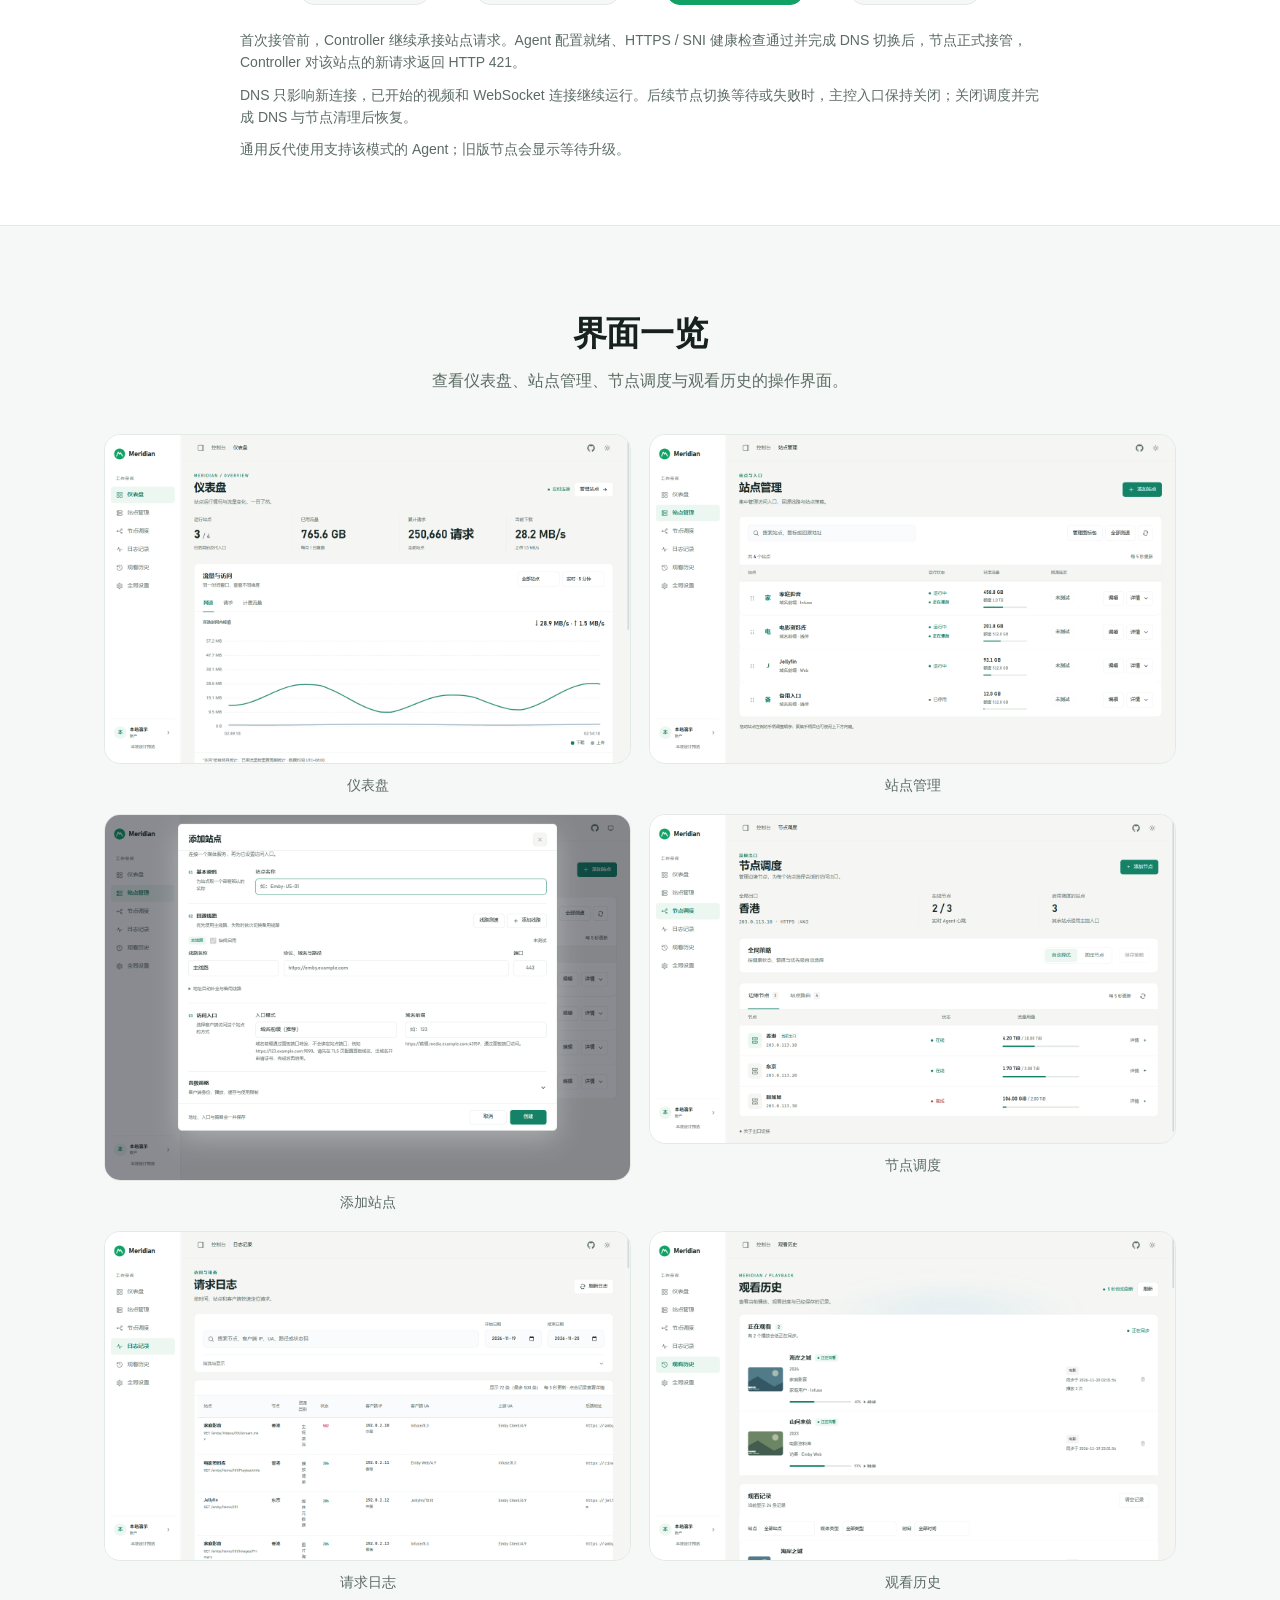
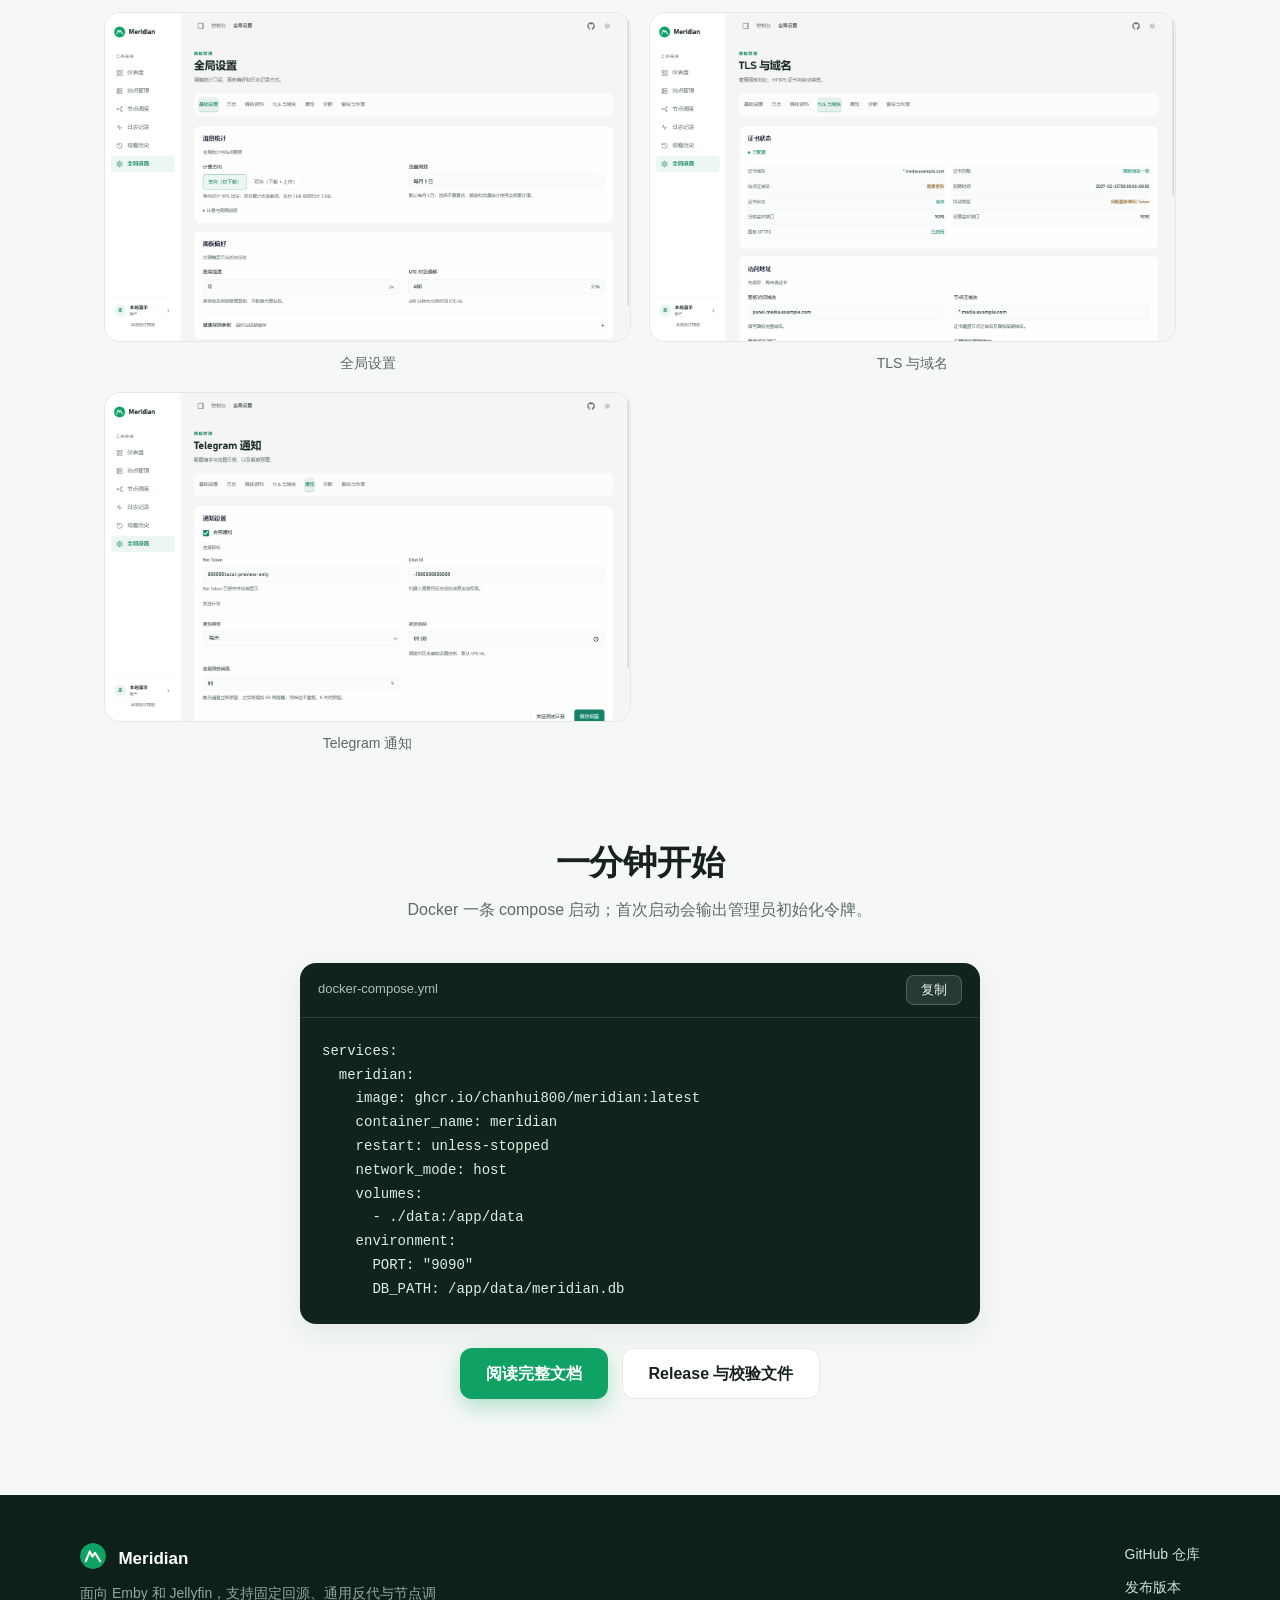
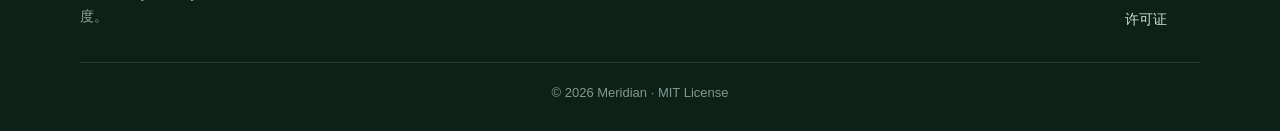
==== commit 539c870d: "release: prepare v1.11.12 with address-family Agent" ====
--- a/website/index.html
+++ b/website/index.html
@@ -4,9 +4,9 @@
   <meta charset="utf-8">
   <meta name="viewport" content="width=device-width, initial-scale=1">
   <title>Meridian · Emby / Jellyfin 多站点反向代理与节点调度</title>
-  <meta name="description" content="Meridian 为 Emby / Jellyfin 提供固定回源与通用反代、播放地址改写、多来源观看历史、流量统计、TLS 证书和节点调度。">
+  <meta name="description" content="Meridian 为 Emby / Jellyfin 提供固定回源与通用反代、播放地址改写、观看历史、流量统计和 TLS 证书，通过 Agent 扩展节点入口，按 IPv4 / IPv6 发布 DNS 与监听端口。">
   <link rel="icon" type="image/svg+xml" href="favicon.svg">
-  <link rel="stylesheet" href="style.css?v=1.11.11">
+  <link rel="stylesheet" href="style.css?v=1.11.12">
 </head>
 <body>
   <header class="nav">
@@ -21,6 +21,7 @@
       <nav class="nav-links" aria-label="页面导航">
         <a href="#features">功能</a>
         <a href="#generic-proxy">通用反代</a>
+        <a href="#agent">Agent</a>
         <a href="#screenshots">界面</a>
         <a href="#install">安装</a>
         <a href="https://github.com/chanhui800/Meridian/releases" target="_blank" rel="noopener">版本记录</a>
@@ -35,14 +36,14 @@
   <main id="top">
     <section class="hero">
       <div class="hero-inner">
-        <a class="hero-badge" href="https://github.com/chanhui800/Meridian/releases/tag/v1.11.11" target="_blank" rel="noopener"><span class="dot"></span>v1.11.11 已发布</a>
+        <a class="hero-badge" href="https://github.com/chanhui800/Meridian/releases/tag/v1.11.12" target="_blank" rel="noopener"><span class="dot"></span>v1.11.12 已发布</a>
         <h1>Emby / Jellyfin 多站点反向代理<br>与节点调度面板</h1>
         <p class="hero-sub">固定回源与通用反代两种模式，把站点入口、播放改写、观看历史、流量统计、TLS 证书和边缘节点收进一个面板。</p>
         <div class="hero-actions">
           <a class="btn btn-primary" href="#install">快速开始</a>
-          <a class="btn btn-ghost" href="https://github.com/chanhui800/Meridian/releases/tag/v1.11.11" target="_blank" rel="noopener">下载正式版</a>
-        </div>
-        <p class="release-overview">本次更新：修复节点流量计量、入口端口确认、证书备份与清单播放路由。</p>
+          <a class="btn btn-ghost" href="https://github.com/chanhui800/Meridian/releases/tag/v1.11.12" target="_blank" rel="noopener">下载正式版</a>
+        </div>
+        <p class="release-overview">本次更新：Agent 按 DNS 发布族独立监听端口，并支持 NAT 节点按族发现公网出口地址。</p>
         <div class="hero-stats">
           <div><strong>两种回源模式</strong><span>固定线路，或由客户端路径指定回源</span></div>
           <div><strong>节点调度</strong><span>一个 Controller 管理多台 Agent</span></div>
@@ -171,23 +172,71 @@
       <p class="generic-doc-link"><a href="https://github.com/chanhui800/Meridian/blob/main/docs/generic-proxy.md" target="_blank" rel="noopener">阅读通用反代完整用法</a></p>
     </section>
 
-    <section class="flow-section">
+    <section id="agent" class="agent-section" aria-labelledby="agent-title">
       <div class="section">
-        <h2>节点调度如何工作</h2>
-        <p class="section-sub">域名前缀入口可交由节点承载。Agent 应用站点配置并通过健康检查后，再切换站点 DNS。</p>
-        <div class="flow">
-          <div class="flow-node"><strong>客户端</strong><span>播放请求</span></div>
-          <div class="flow-arrow">→</div>
-          <div class="flow-node"><strong>站点域名</strong><span>精确 DNS A/AAAA</span></div>
-          <div class="flow-arrow">→</div>
-          <div class="flow-node accent"><strong>Edge Agent</strong><span>心跳 · 配置 · 流量</span></div>
-          <div class="flow-arrow">→</div>
-          <div class="flow-node"><strong>上游</strong><span>Emby / Jellyfin</span></div>
-        </div>
-        <div class="handoff-details">
-          <p>首次接管前，Controller 继续承接站点请求。Agent 配置就绪、HTTPS / SNI 健康检查通过并完成 DNS 切换后，节点正式接管，Controller 对该站点的新请求返回 HTTP 421。</p>
-          <p>DNS 只影响新连接，已开始的视频和 WebSocket 连接继续运行。后续节点切换等待或失败时，主控入口保持关闭；关闭调度并完成 DNS 与节点清理后恢复。</p>
-          <p>通用反代使用支持该模式的 Agent；旧版节点会显示等待升级。域名前缀入口可以选择跟随全局调度或固定节点。</p>
+        <div class="agent-heading">
+          <p class="agent-eyebrow">EDGE AGENT</p>
+          <h2 id="agent-title">Agent，让节点承载你的站点</h2>
+          <p class="section-sub">把 Linux 节点接入面板，统一管理安装、配置、版本与流量。每个站点可跟随全局调度，也可指定承载节点。</p>
+        </div>
+        <ol class="agent-steps" role="list">
+          <li>
+            <span class="agent-step-index" aria-hidden="true">01</span>
+            <h3>从面板生成安装命令</h3>
+            <p>在“节点调度”中创建节点，复制面板生成的专用安装命令，在目标 Linux 服务器上运行。安装器下载对应架构的 Agent，并完成文件校验。</p>
+          </li>
+          <li>
+            <span class="agent-step-index" aria-hidden="true">02</span>
+            <h3>自动跟随主控版本</h3>
+            <p>已注册 Agent 通过 Controller 获取匹配版本的更新清单，自动下载、校验并升级。下载失败时保留当前程序，节点身份与配置继续保留。</p>
+          </li>
+          <li>
+            <span class="agent-step-index" aria-hidden="true">03</span>
+            <h3>按站点启用节点调度</h3>
+            <p>为域名前缀入口选择节点，面板展示在线状态、配置应用情况与流量。Agent 应用配置并通过健康检查后，再切换站点 DNS。</p>
+          </li>
+        </ol>
+
+        <div class="agent-network">
+          <div class="agent-listeners">
+            <h3>DNS 发布与端口监听保持一致</h3>
+            <table class="agent-family-table" aria-label="DNS 发布族与 Agent 监听方式">
+              <thead>
+                <tr><th scope="col">发布族</th><th scope="col">DNS 记录</th><th scope="col">端口监听</th></tr>
+              </thead>
+              <tbody>
+                <tr><th scope="row">V4</th><td>A</td><td>只监听 IPv4。</td></tr>
+                <tr><th scope="row">V6</th><td>AAAA</td><td>只监听 IPv6，启用 <code>V6ONLY</code>，为其他服务保留同端口的 IPv4 监听空间。</td></tr>
+                <tr><th scope="row">auto</th><td>按可用公网地址族发布</td><td>两族地址齐备时，分别监听 IPv4 与 IPv6。</td></tr>
+              </tbody>
+            </table>
+            <p class="agent-family-note">auto 只有一族可发布地址时，使用这一族；两族地址均未知时，等待地址发现后再监听。</p>
+          </div>
+          <div class="agent-discovery">
+            <h3>公网地址，按族发现</h3>
+            <p>回环、私网、链路本地和 CGNAT 地址不会用于 DNS。某个地址族缺少本机公网地址时，Agent 通过该地址族连接 Controller，由主控观测认证请求的来源 IP，补全公网出口地址。</p>
+            <p>手工填写的地址不会被自动发现覆盖。自动发现结果会在节点卡片标记“自动探测，请核对”，可在面板核对并保存。</p>
+            <p>NAT 节点需配置端口映射与防火墙，公网入口由 HTTPS / SNI 健康检查确认。</p>
+          </div>
+        </div>
+        <p class="agent-doc-link"><a href="https://github.com/chanhui800/Meridian/blob/main/docs/agent-installation.md" target="_blank" rel="noopener">阅读 Agent 安装与升级说明</a></p>
+
+        <div class="agent-handoff">
+          <h3>节点就绪，再切换站点 DNS</h3>
+          <div class="flow">
+            <div class="flow-node"><strong>客户端</strong><span>播放请求</span></div>
+            <div class="flow-arrow" aria-hidden="true">→</div>
+            <div class="flow-node"><strong>站点域名</strong><span>精确 DNS A/AAAA</span></div>
+            <div class="flow-arrow" aria-hidden="true">→</div>
+            <div class="flow-node accent"><strong>Edge Agent</strong><span>心跳 · 配置 · 流量</span></div>
+            <div class="flow-arrow" aria-hidden="true">→</div>
+            <div class="flow-node"><strong>上游</strong><span>Emby / Jellyfin</span></div>
+          </div>
+          <div class="handoff-details">
+            <p>首次接管前，Controller 继续承接站点请求。Agent 配置就绪、HTTPS / SNI 健康检查通过并完成 DNS 切换后，节点正式接管，Controller 对该站点的新请求返回 HTTP 421。</p>
+            <p>DNS 只影响新连接，已开始的视频和 WebSocket 连接继续运行。后续节点切换等待或失败时，主控入口保持关闭；关闭调度并完成 DNS 与节点清理后恢复。</p>
+            <p>通用反代使用支持该模式的 Agent；旧版节点会显示等待升级。</p>
+          </div>
         </div>
       </div>
     </section>
@@ -231,7 +280,7 @@
       </div>
       <div class="install-actions">
         <a class="btn btn-primary" href="https://github.com/chanhui800/Meridian#readme" target="_blank" rel="noopener">阅读完整文档</a>
-        <a class="btn btn-ghost" href="https://github.com/chanhui800/Meridian/releases/tag/v1.11.11" target="_blank" rel="noopener">Release 与校验文件</a>
+        <a class="btn btn-ghost" href="https://github.com/chanhui800/Meridian/releases/tag/v1.11.12" target="_blank" rel="noopener">Release 与校验文件</a>
       </div>
     </section>
   </main>
@@ -260,6 +309,6 @@
     <img id="lightboxImg" alt="">
   </div>
 
-  <script src="app-v1.11.11.js"></script>
+  <script src="app-v1.11.12.js"></script>
 </body>
 </html>
--- a/website/style.css
+++ b/website/style.css
@@ -345,8 +345,56 @@
 .generic-doc-link { margin: 24px 0 0; text-align: center; font-size: 14px; }
 .generic-doc-link a { color: var(--accent-strong); text-underline-offset: 4px; }
 
-.flow-section { background: var(--surface); border-block: 1px solid var(--border); margin-top: 80px; }
-.flow-section .section { padding-bottom: 64px; }
+.agent-section { background: var(--surface); border-block: 1px solid var(--border); margin-top: 80px; }
+.agent-section > .section { padding-bottom: 64px; }
+.agent-heading { max-width: 740px; margin: 0 auto 32px; text-align: center; }
+.agent-eyebrow {
+  display: inline-block;
+  margin: 0 0 16px;
+  border-radius: 999px;
+  padding: 5px 14px;
+  background: var(--accent-soft);
+  color: var(--accent-strong);
+  font-size: 12px;
+  font-weight: 700;
+  letter-spacing: 1.2px;
+}
+.agent-heading .section-sub { margin-bottom: 0; }
+.agent-steps {
+  display: grid;
+  grid-template-columns: repeat(3, minmax(0, 1fr));
+  gap: 16px;
+  margin: 0;
+  padding: 0;
+  list-style: none;
+}
+.agent-steps li { padding: 24px; border: 1px solid var(--border); border-radius: var(--radius); background: var(--bg); }
+.agent-step-index { display: block; margin-bottom: 20px; color: var(--accent-strong); font: 600 14px ui-monospace, "Cascadia Code", Consolas, monospace; }
+.agent-steps h3, .agent-network h3 { margin: 0 0 12px; font-size: 18px; }
+.agent-steps p, .agent-discovery p { margin: 0; color: var(--muted); font-size: 14px; }
+.agent-network { display: grid; grid-template-columns: minmax(0, 1.35fr) minmax(0, 1fr); gap: 32px; margin-top: 40px; }
+.agent-listeners { min-width: 0; }
+.agent-family-table { width: 100%; border-collapse: collapse; table-layout: fixed; }
+.agent-family-table th, .agent-family-table td {
+  padding: 14px 12px;
+  border-bottom: 1px solid var(--border);
+  text-align: left;
+  vertical-align: top;
+  overflow-wrap: anywhere;
+  font-size: 14px;
+}
+.agent-family-table thead th { background: var(--accent-soft); }
+.agent-family-table th:first-child { width: 17%; }
+.agent-family-table th:nth-child(2) { width: 25%; }
+.agent-family-table td { color: var(--muted); }
+.agent-family-table code { font: 13px ui-monospace, "Cascadia Code", Consolas, monospace; }
+.agent-family-note { margin: 14px 0 0; color: var(--muted); font-size: 14px; }
+.agent-discovery { padding: 24px; border: 1px solid var(--border); border-radius: var(--radius); background: var(--bg); }
+.agent-discovery p + p { margin-top: 14px; }
+.agent-doc-link { margin: 24px 0 0; text-align: center; font-size: 14px; }
+.agent-doc-link a { color: var(--accent-strong); text-underline-offset: 4px; }
+.agent-handoff { margin-top: 40px; padding-top: 32px; border-top: 1px solid var(--border); }
+.agent-handoff > h3 { margin: 0 0 24px; text-align: center; font-size: 22px; }
 .flow {
   display: flex;
   align-items: stretch;
@@ -525,6 +573,9 @@
   .hero-stats { grid-template-columns: 1fr; }
   .gallery { grid-template-columns: 1fr; }
   .source-history { grid-template-columns: 1fr; gap: 20px; }
+  .agent-steps { grid-template-columns: 1fr; }
+  .agent-step-index { margin-bottom: 12px; }
+  .agent-network { grid-template-columns: 1fr; gap: 24px; margin-top: 32px; }
 }
 @media (max-width: 560px) {
   .nav-inner { padding-inline: 20px; }
@@ -538,6 +589,9 @@
   .generic-setup, .route-examples { grid-template-columns: 1fr; gap: 24px; margin-top: 24px; }
   .client-example, .source-history { padding: 20px; }
   .feature-grid { grid-template-columns: 1fr; }
+  .agent-steps li, .agent-discovery { padding: 20px; }
+  .agent-family-table th, .agent-family-table td { padding: 12px 8px; font-size: 13px; }
+  .agent-handoff > h3 { font-size: 20px; }
   .flow-node { min-width: 100%; }
   .flow-arrow { transform: rotate(90deg); }
 }
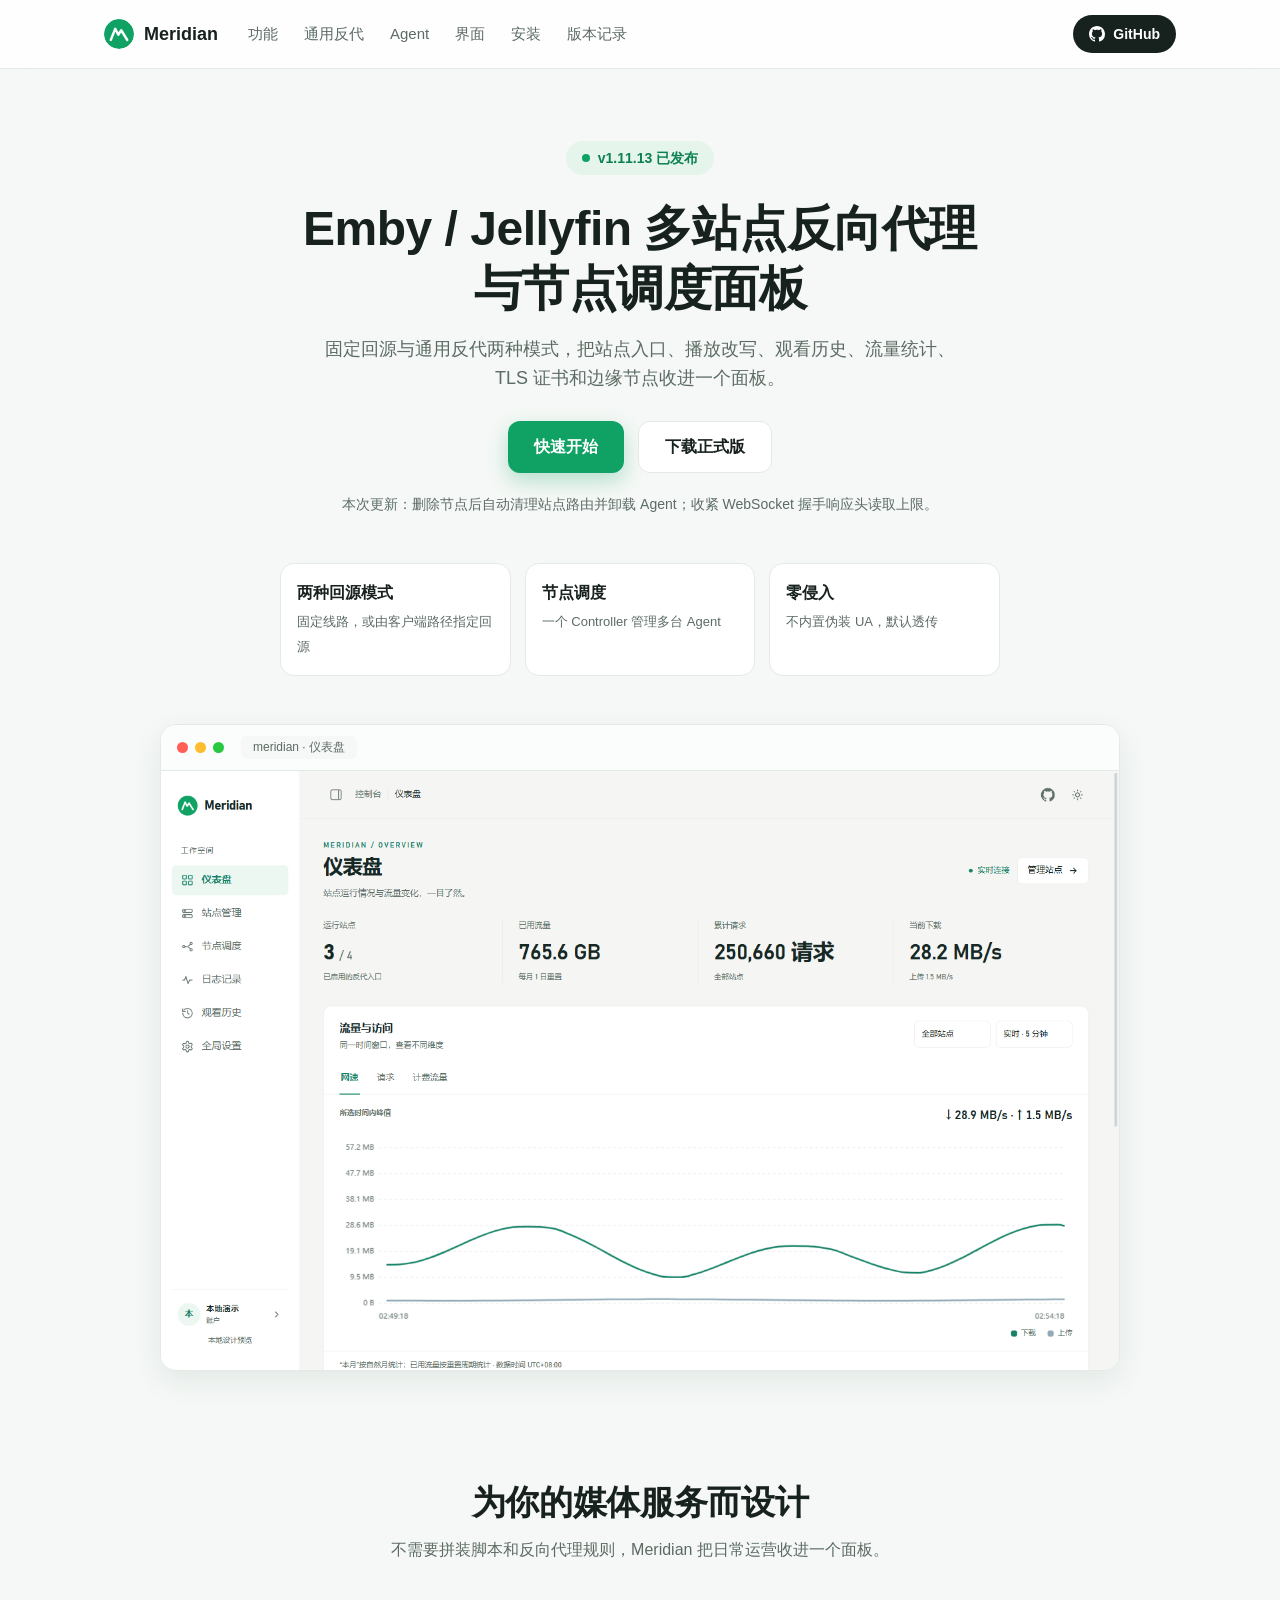
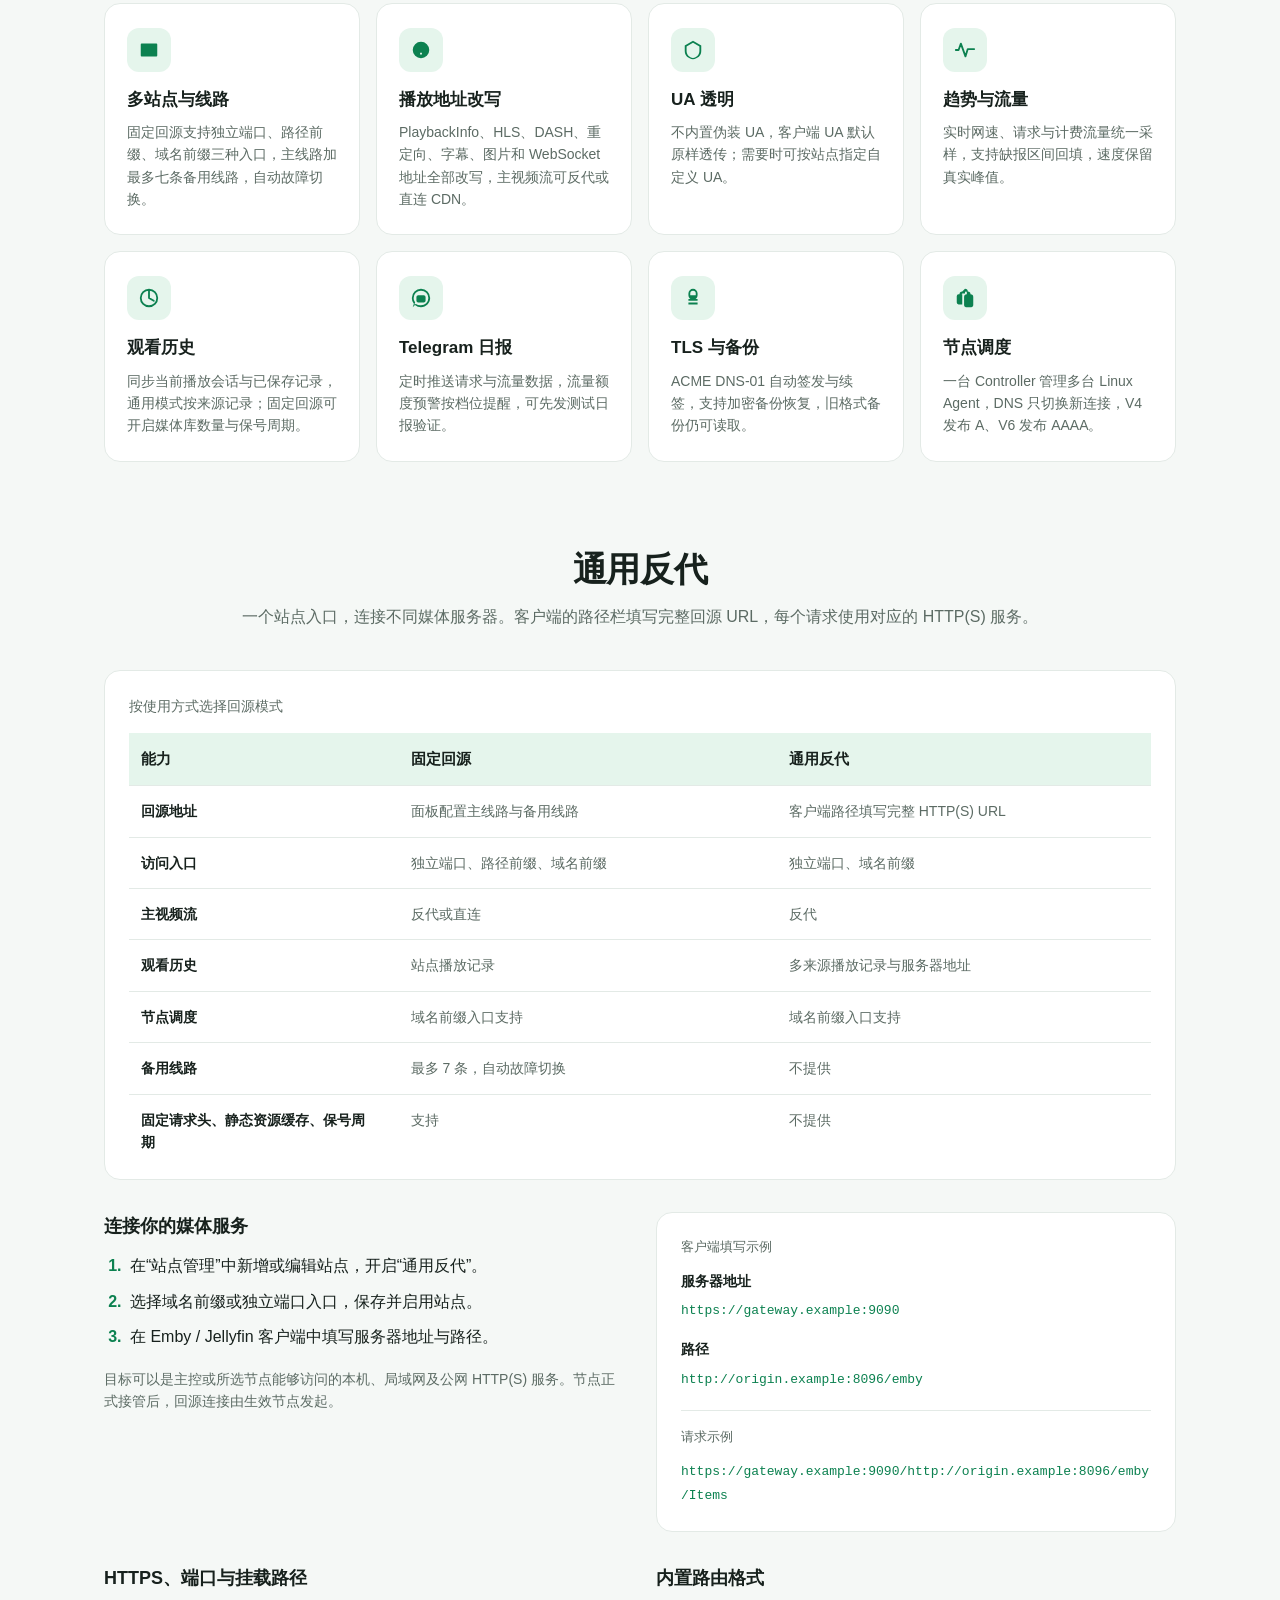
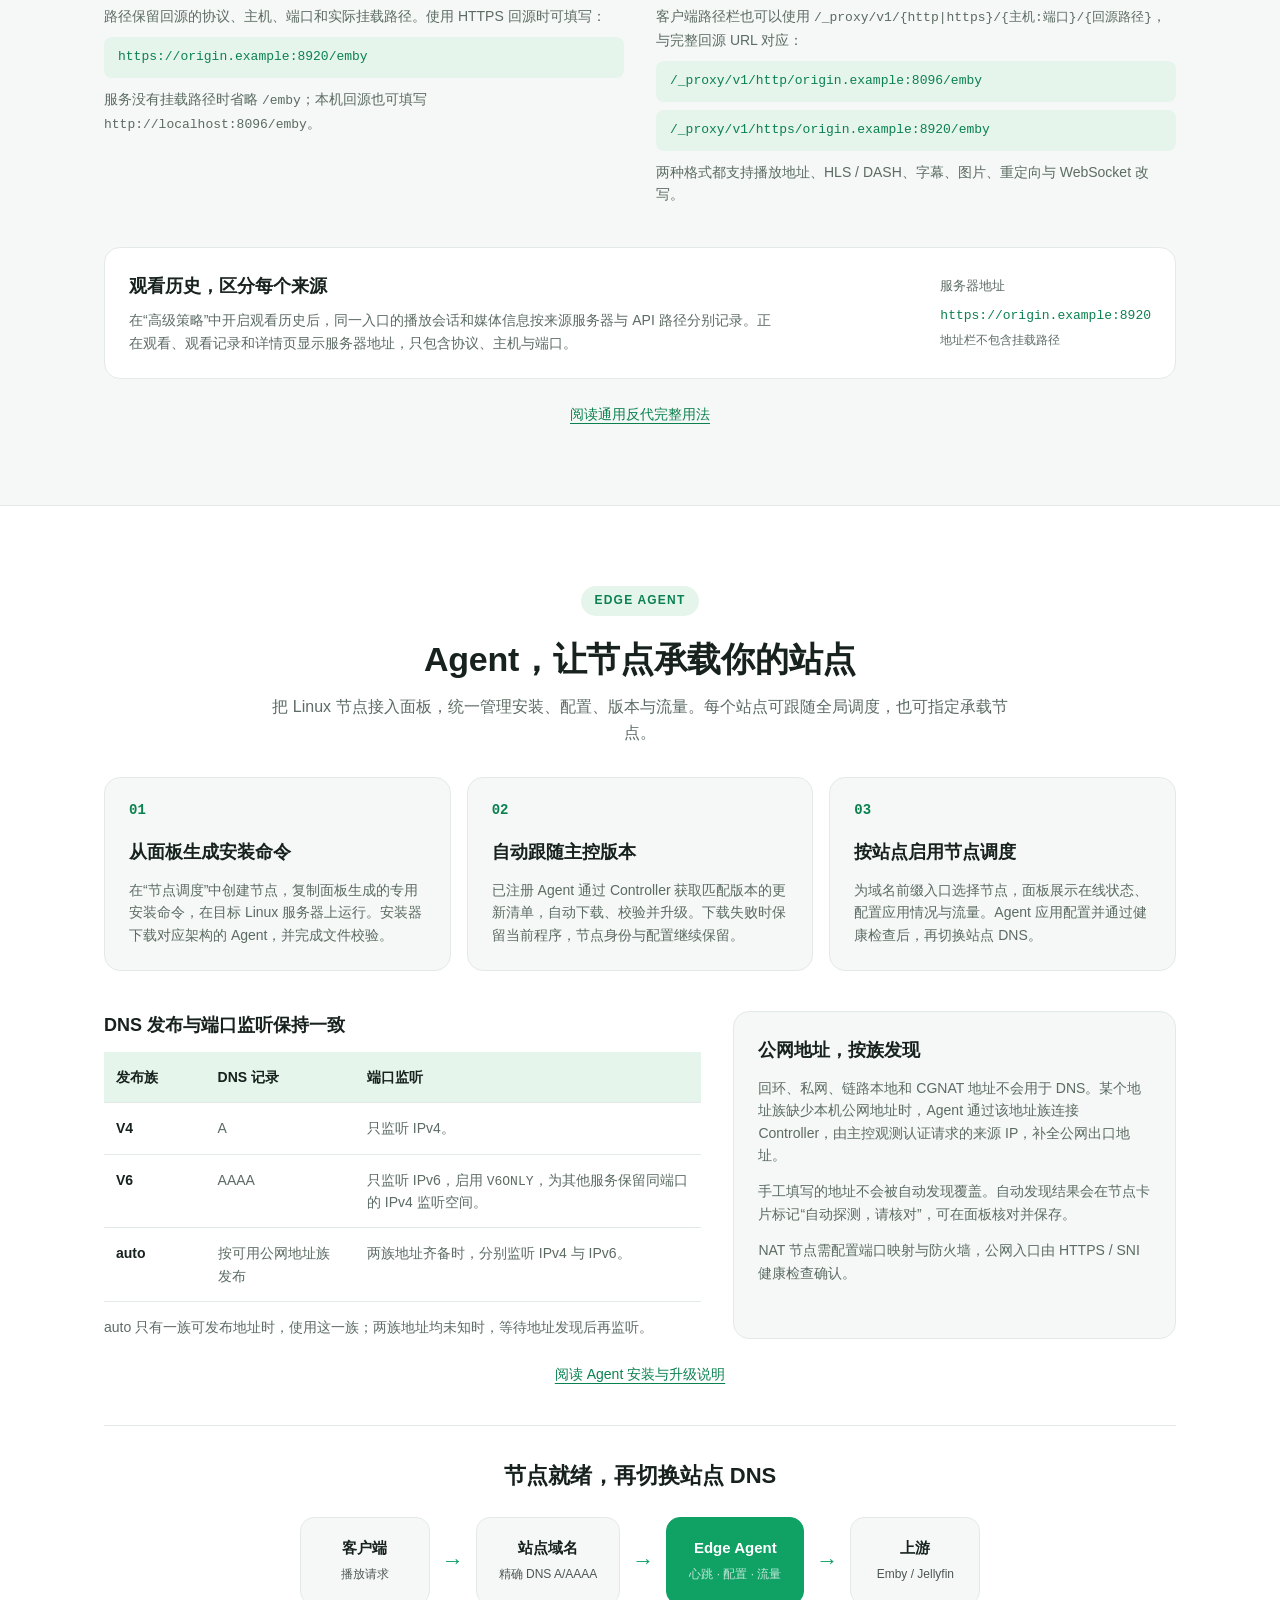
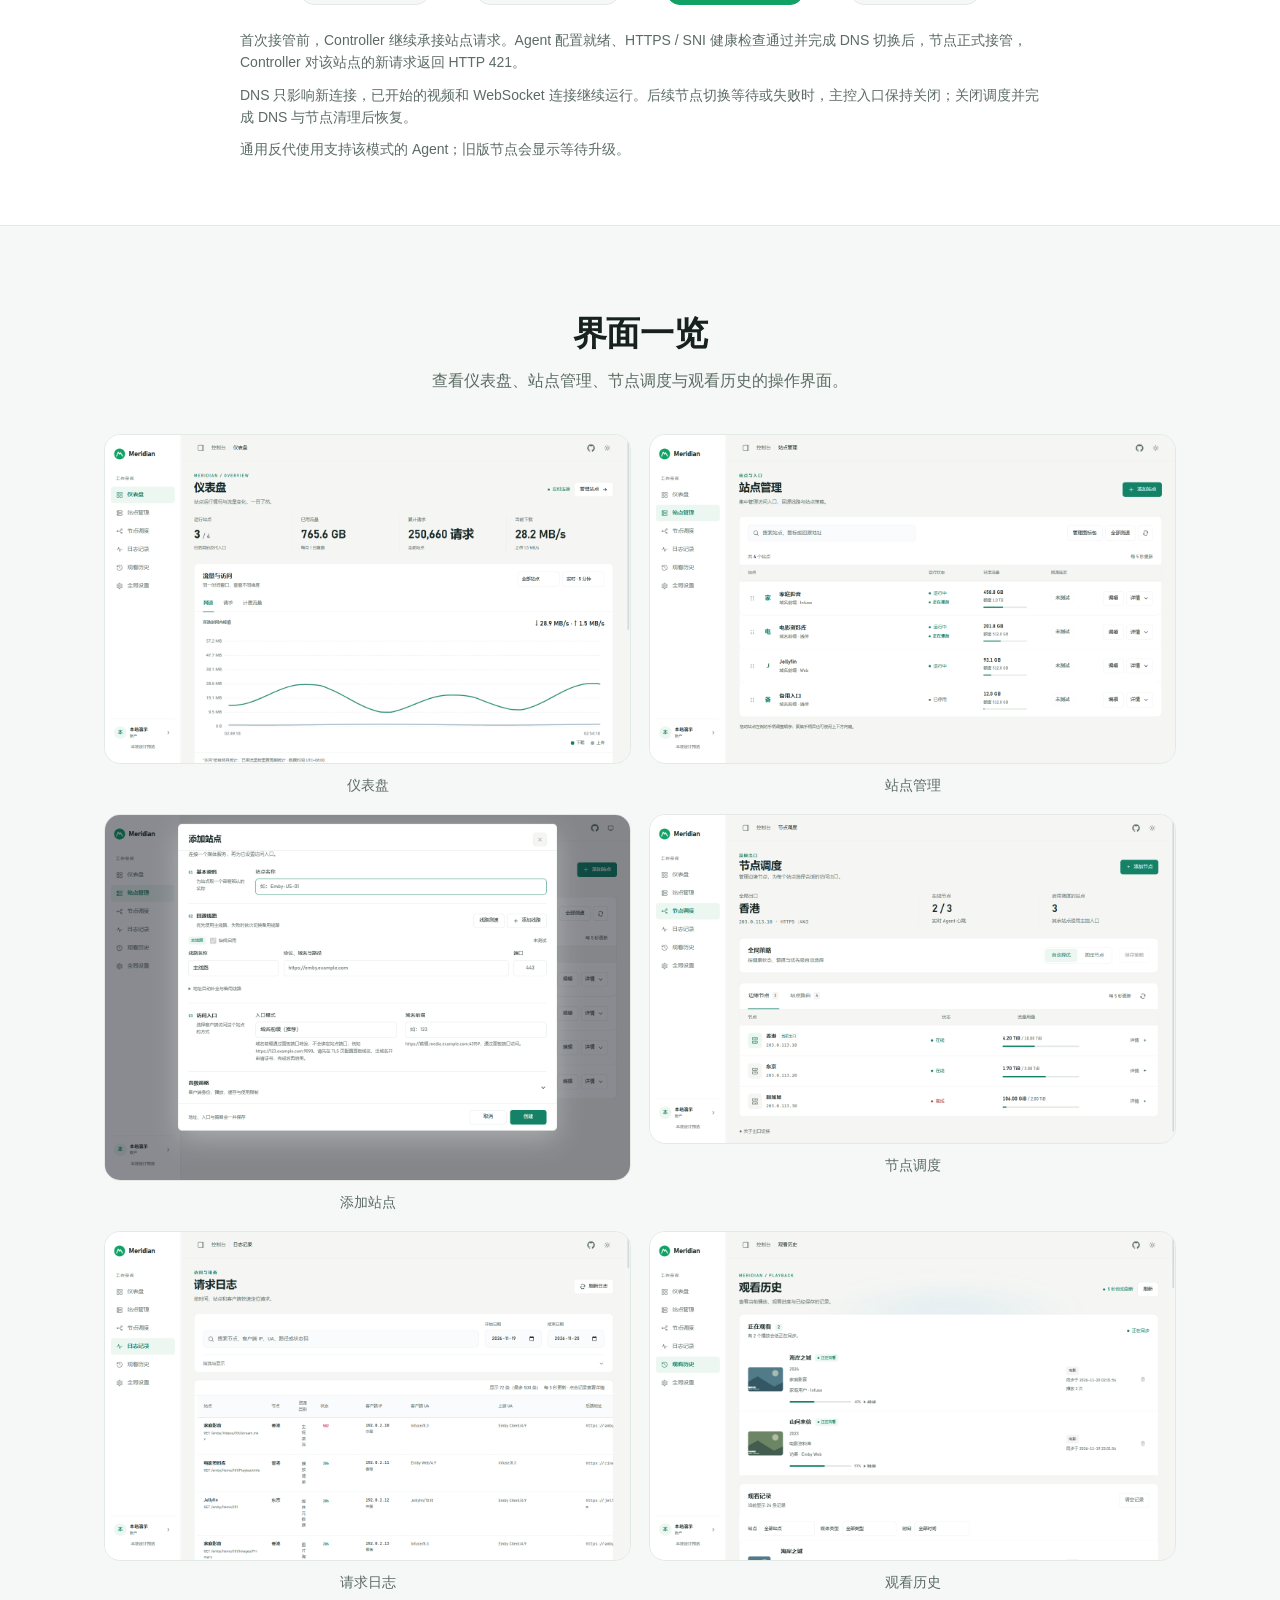
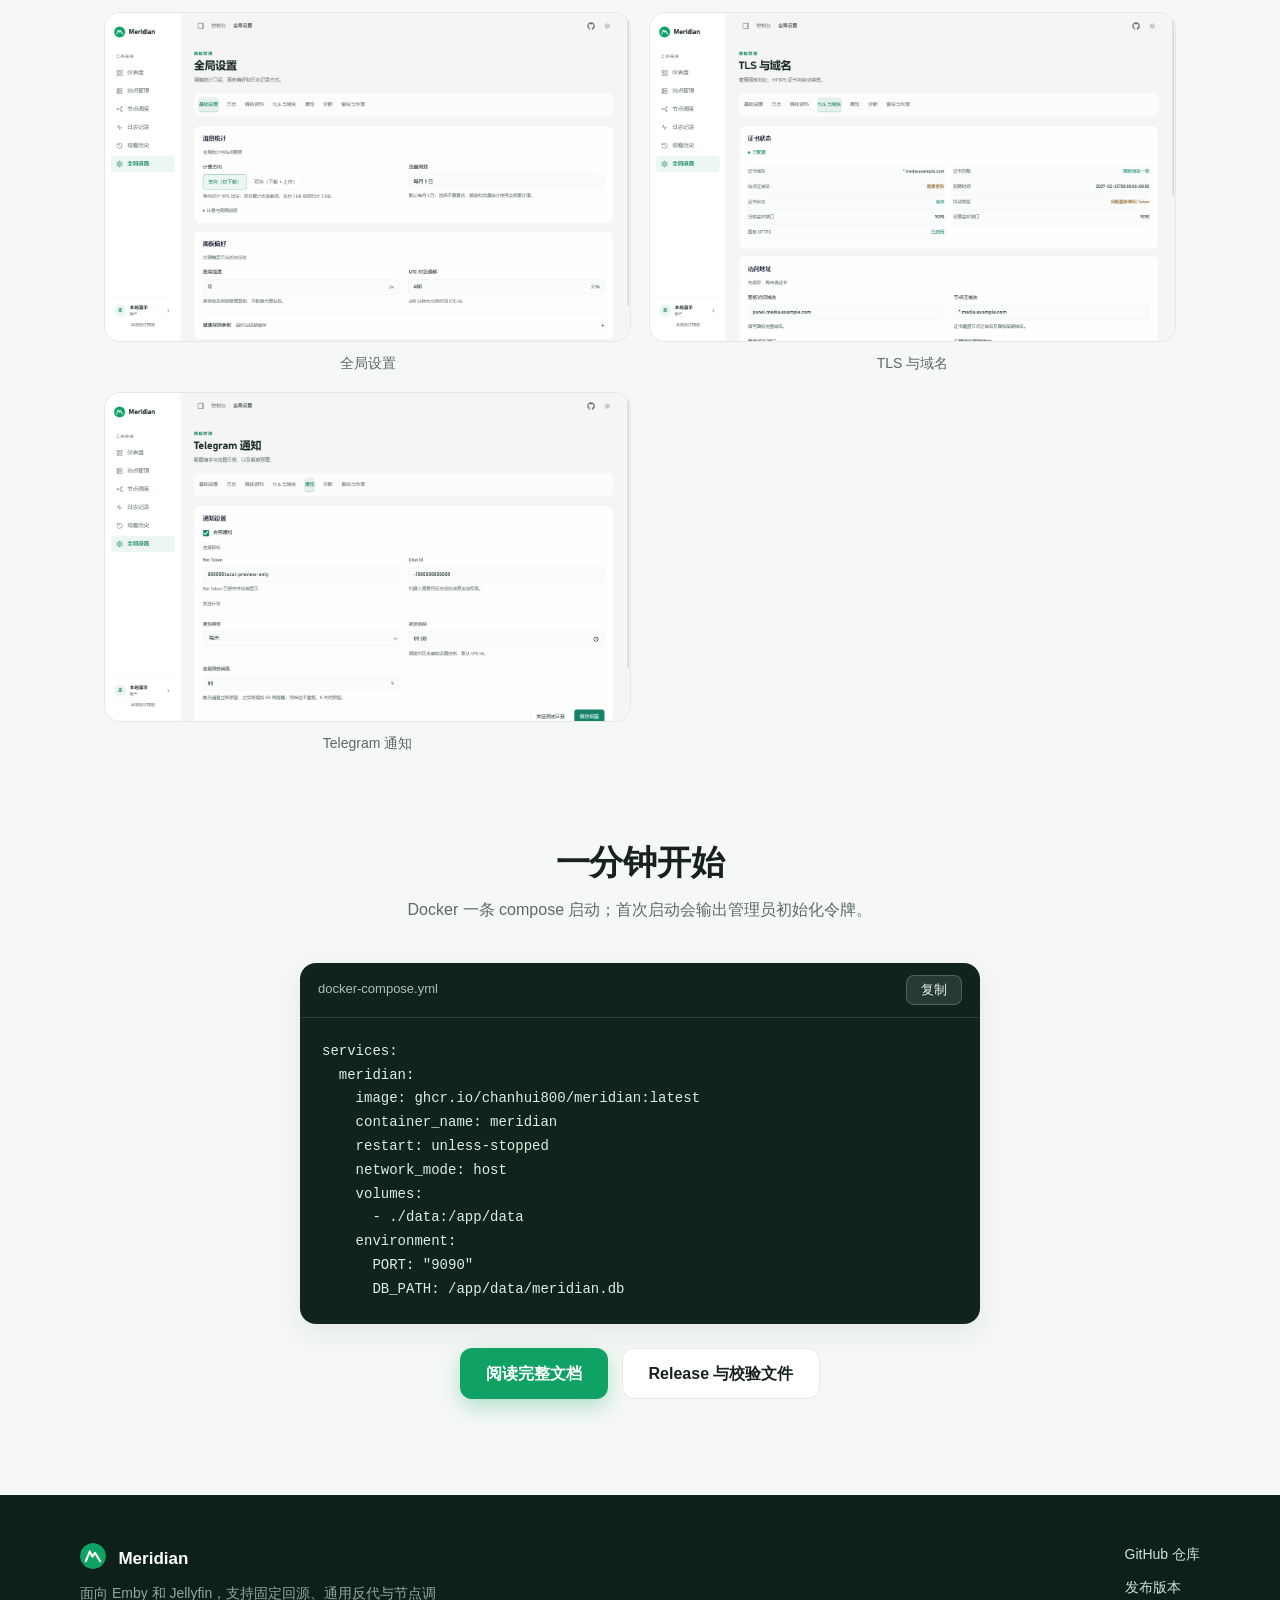
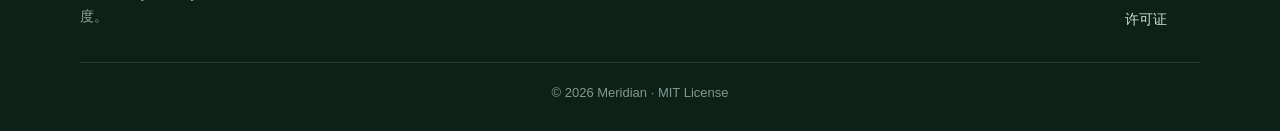
==== commit d677643c: "docs(website): publish v1.11.13 landing page" ====
--- a/website/index.html
+++ b/website/index.html
@@ -6,7 +6,7 @@
   <title>Meridian · Emby / Jellyfin 多站点反向代理与节点调度</title>
   <meta name="description" content="Meridian 为 Emby / Jellyfin 提供固定回源与通用反代、播放地址改写、观看历史、流量统计和 TLS 证书，通过 Agent 扩展节点入口，按 IPv4 / IPv6 发布 DNS 与监听端口。">
   <link rel="icon" type="image/svg+xml" href="favicon.svg">
-  <link rel="stylesheet" href="style.css?v=1.11.12">
+  <link rel="stylesheet" href="style.css?v=1.11.13">
 </head>
 <body>
   <header class="nav">
@@ -36,14 +36,14 @@
   <main id="top">
     <section class="hero">
       <div class="hero-inner">
-        <a class="hero-badge" href="https://github.com/chanhui800/Meridian/releases/tag/v1.11.12" target="_blank" rel="noopener"><span class="dot"></span>v1.11.12 已发布</a>
+        <a class="hero-badge" href="https://github.com/chanhui800/Meridian/releases/tag/v1.11.13" target="_blank" rel="noopener"><span class="dot"></span>v1.11.13 已发布</a>
         <h1>Emby / Jellyfin 多站点反向代理<br>与节点调度面板</h1>
         <p class="hero-sub">固定回源与通用反代两种模式，把站点入口、播放改写、观看历史、流量统计、TLS 证书和边缘节点收进一个面板。</p>
         <div class="hero-actions">
           <a class="btn btn-primary" href="#install">快速开始</a>
-          <a class="btn btn-ghost" href="https://github.com/chanhui800/Meridian/releases/tag/v1.11.12" target="_blank" rel="noopener">下载正式版</a>
-        </div>
-        <p class="release-overview">本次更新：Agent 按 DNS 发布族独立监听端口，并支持 NAT 节点按族发现公网出口地址。</p>
+          <a class="btn btn-ghost" href="https://github.com/chanhui800/Meridian/releases/tag/v1.11.13" target="_blank" rel="noopener">下载正式版</a>
+        </div>
+        <p class="release-overview">本次更新：删除节点后自动清理站点路由并卸载 Agent；收紧 WebSocket 握手响应头读取上限。</p>
         <div class="hero-stats">
           <div><strong>两种回源模式</strong><span>固定线路，或由客户端路径指定回源</span></div>
           <div><strong>节点调度</strong><span>一个 Controller 管理多台 Agent</span></div>
@@ -280,7 +280,7 @@
       </div>
       <div class="install-actions">
         <a class="btn btn-primary" href="https://github.com/chanhui800/Meridian#readme" target="_blank" rel="noopener">阅读完整文档</a>
-        <a class="btn btn-ghost" href="https://github.com/chanhui800/Meridian/releases/tag/v1.11.12" target="_blank" rel="noopener">Release 与校验文件</a>
+        <a class="btn btn-ghost" href="https://github.com/chanhui800/Meridian/releases/tag/v1.11.13" target="_blank" rel="noopener">Release 与校验文件</a>
       </div>
     </section>
   </main>
@@ -309,6 +309,6 @@
     <img id="lightboxImg" alt="">
   </div>
 
-  <script src="app-v1.11.12.js"></script>
+  <script src="app-v1.11.13.js"></script>
 </body>
 </html>
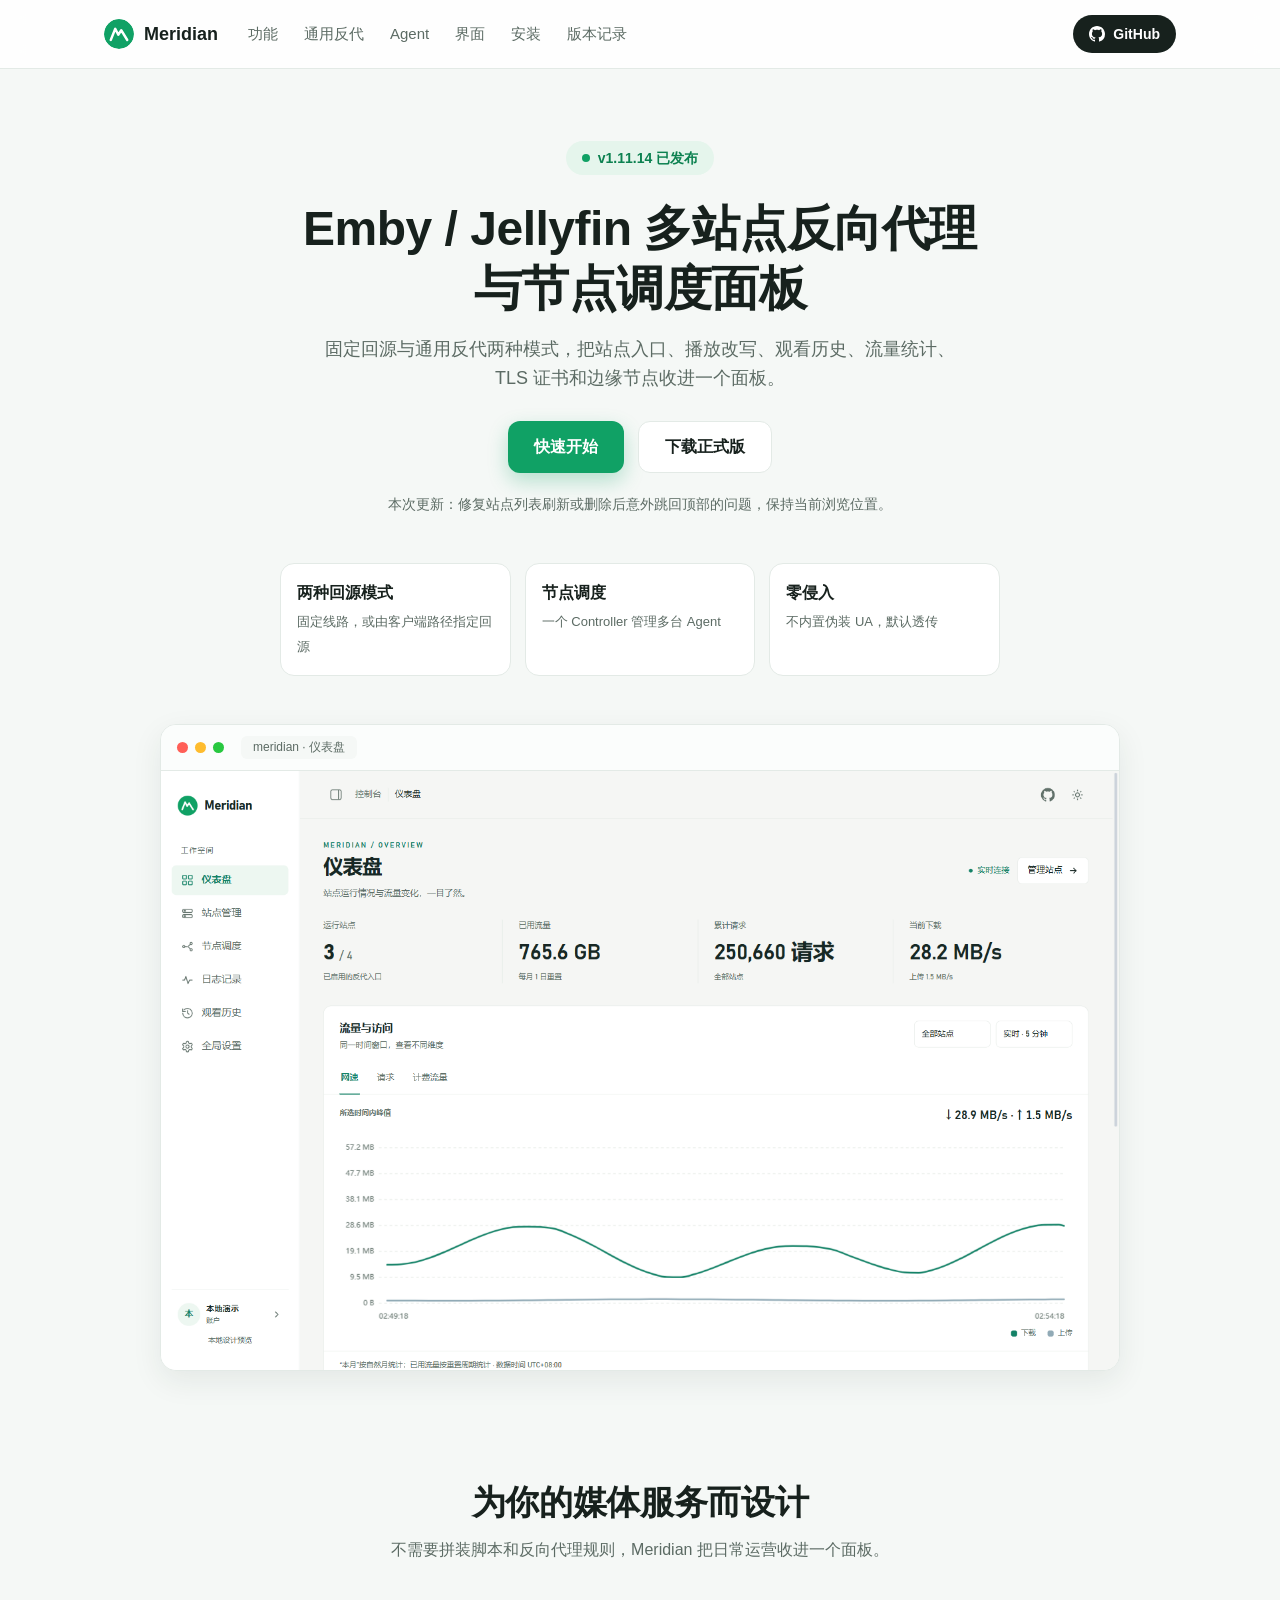
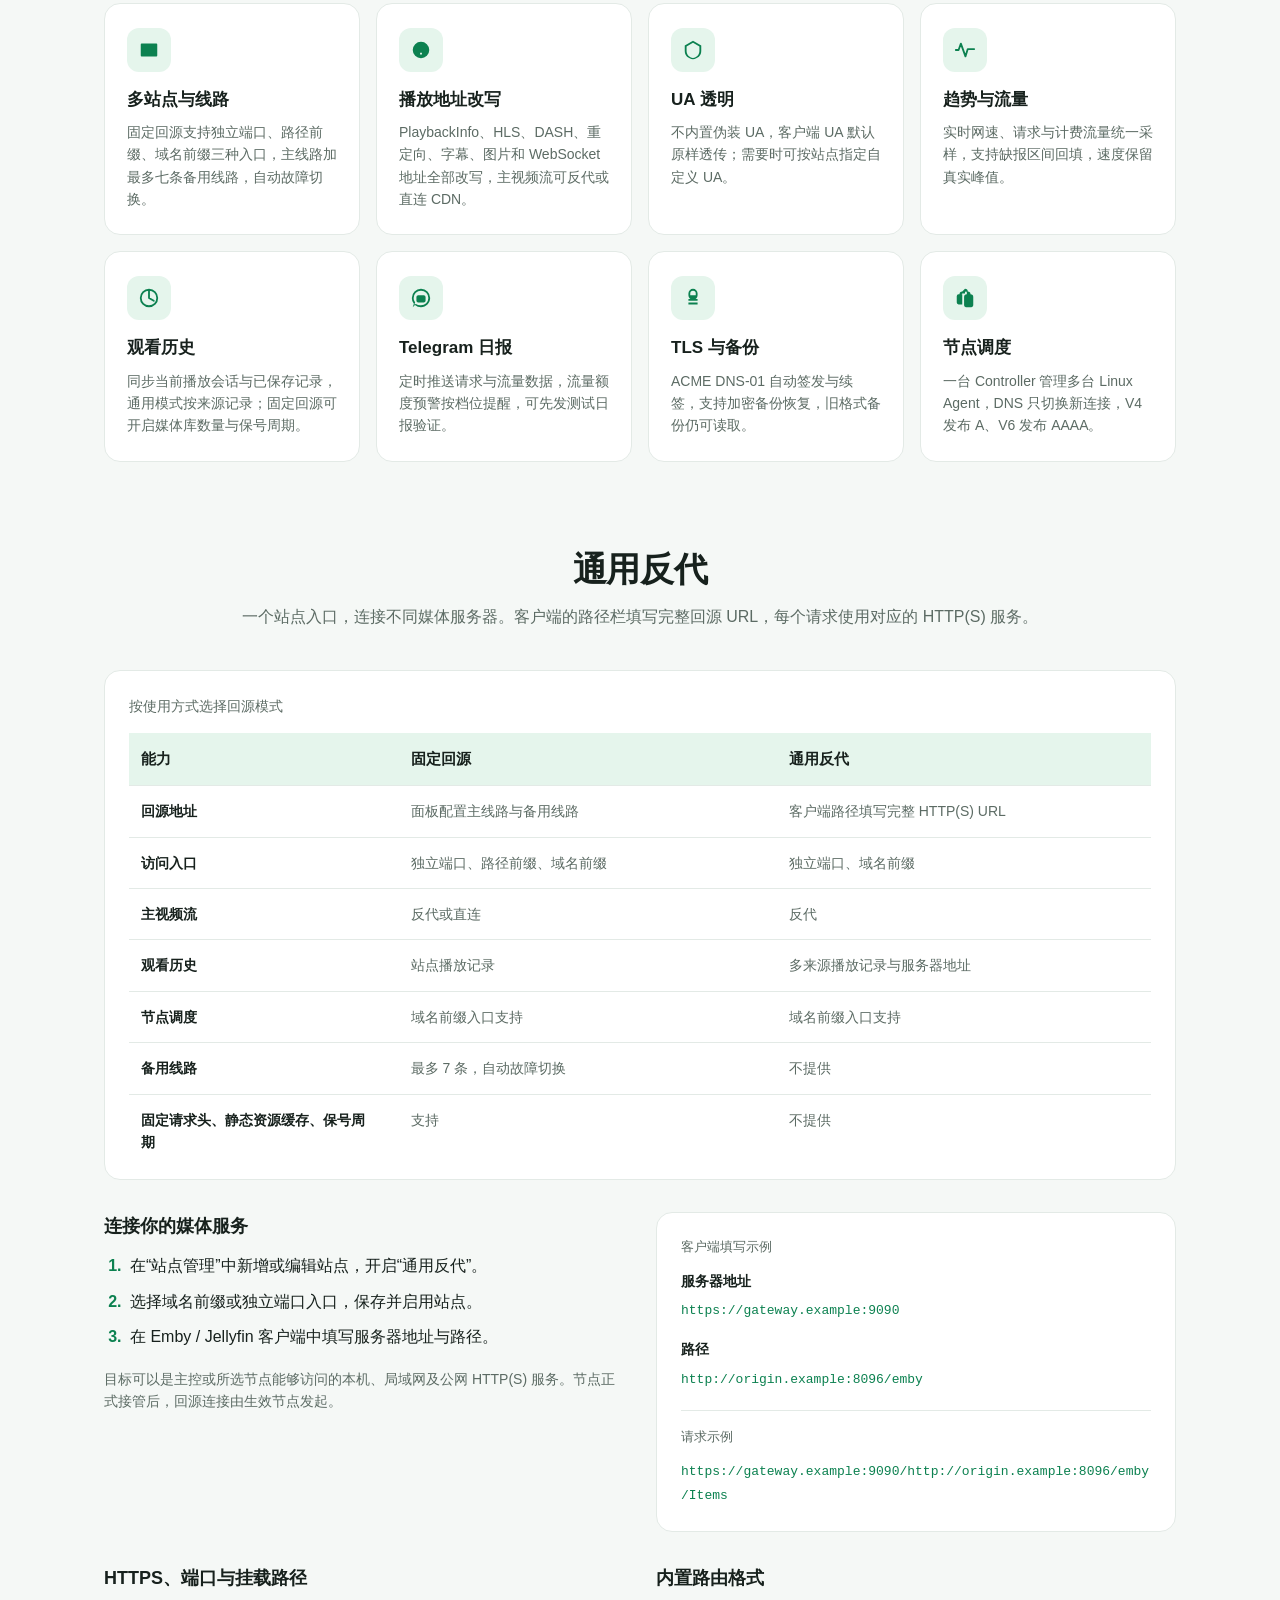
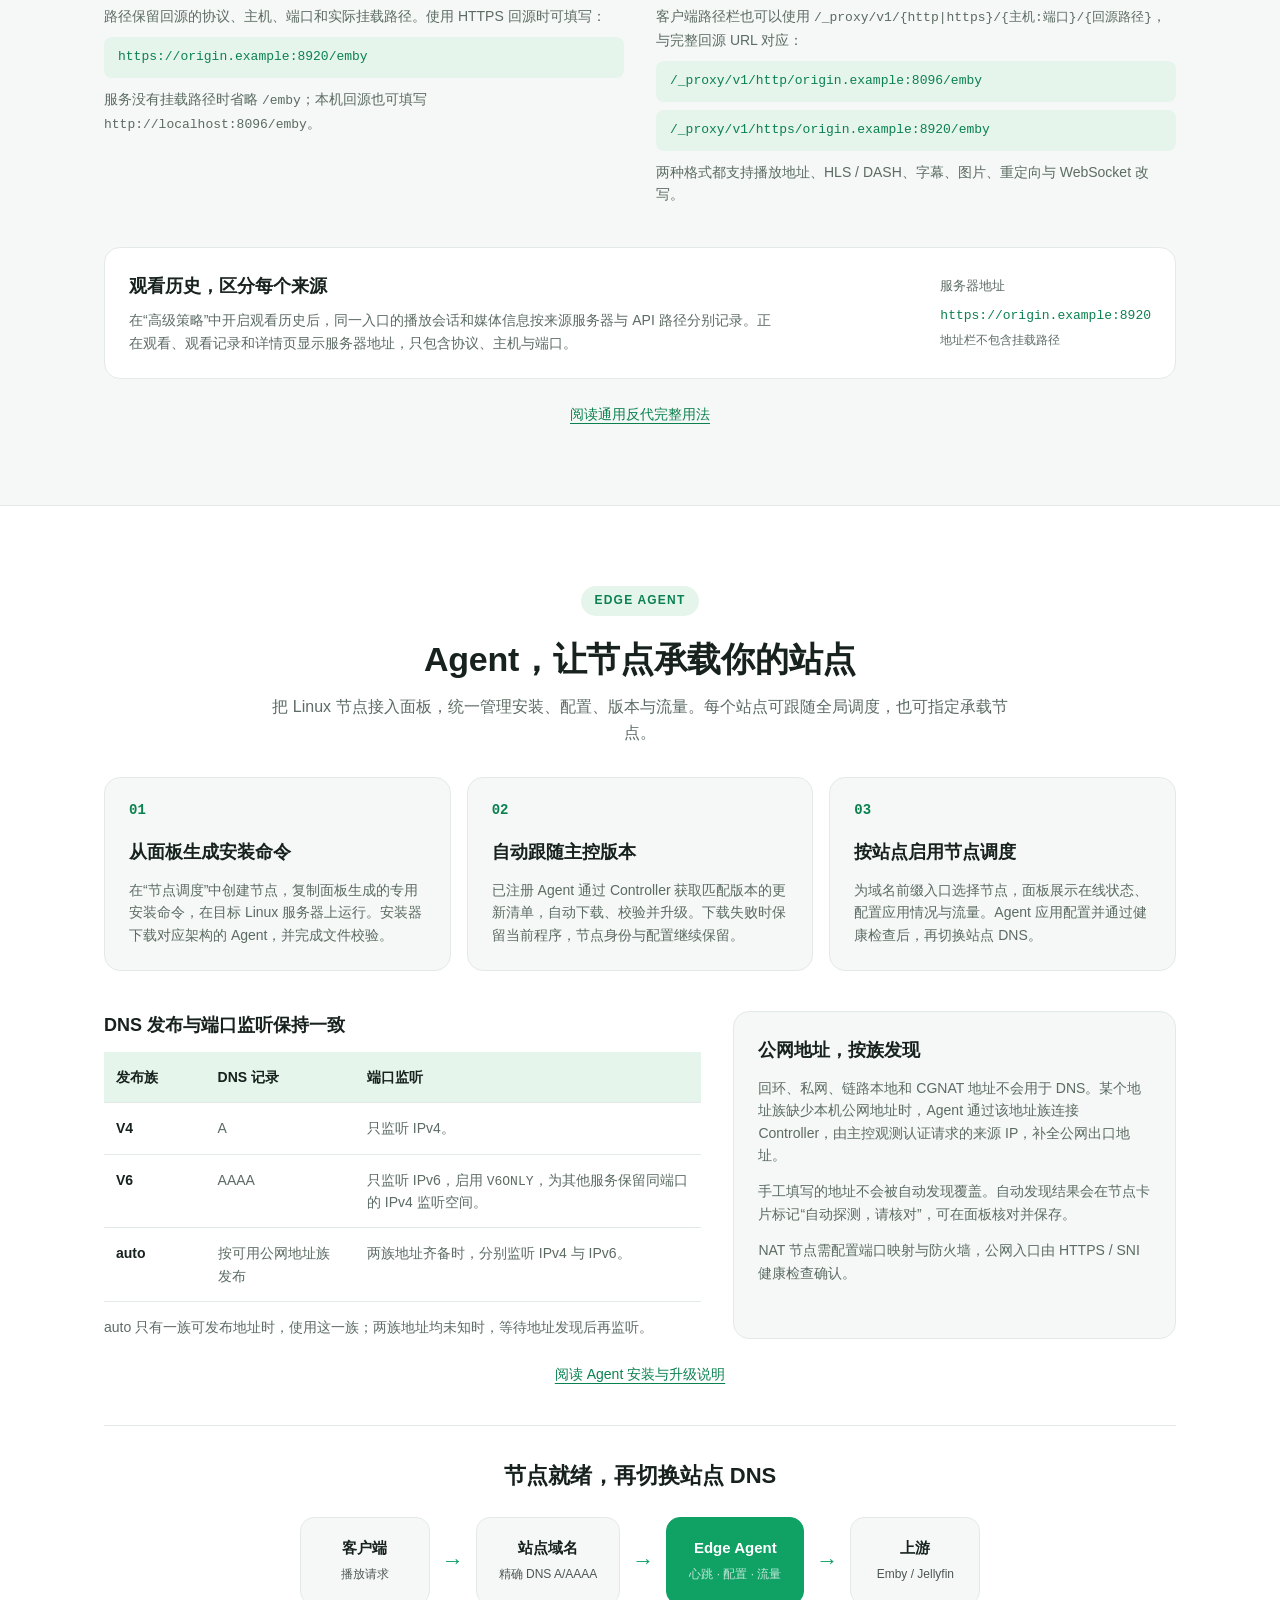
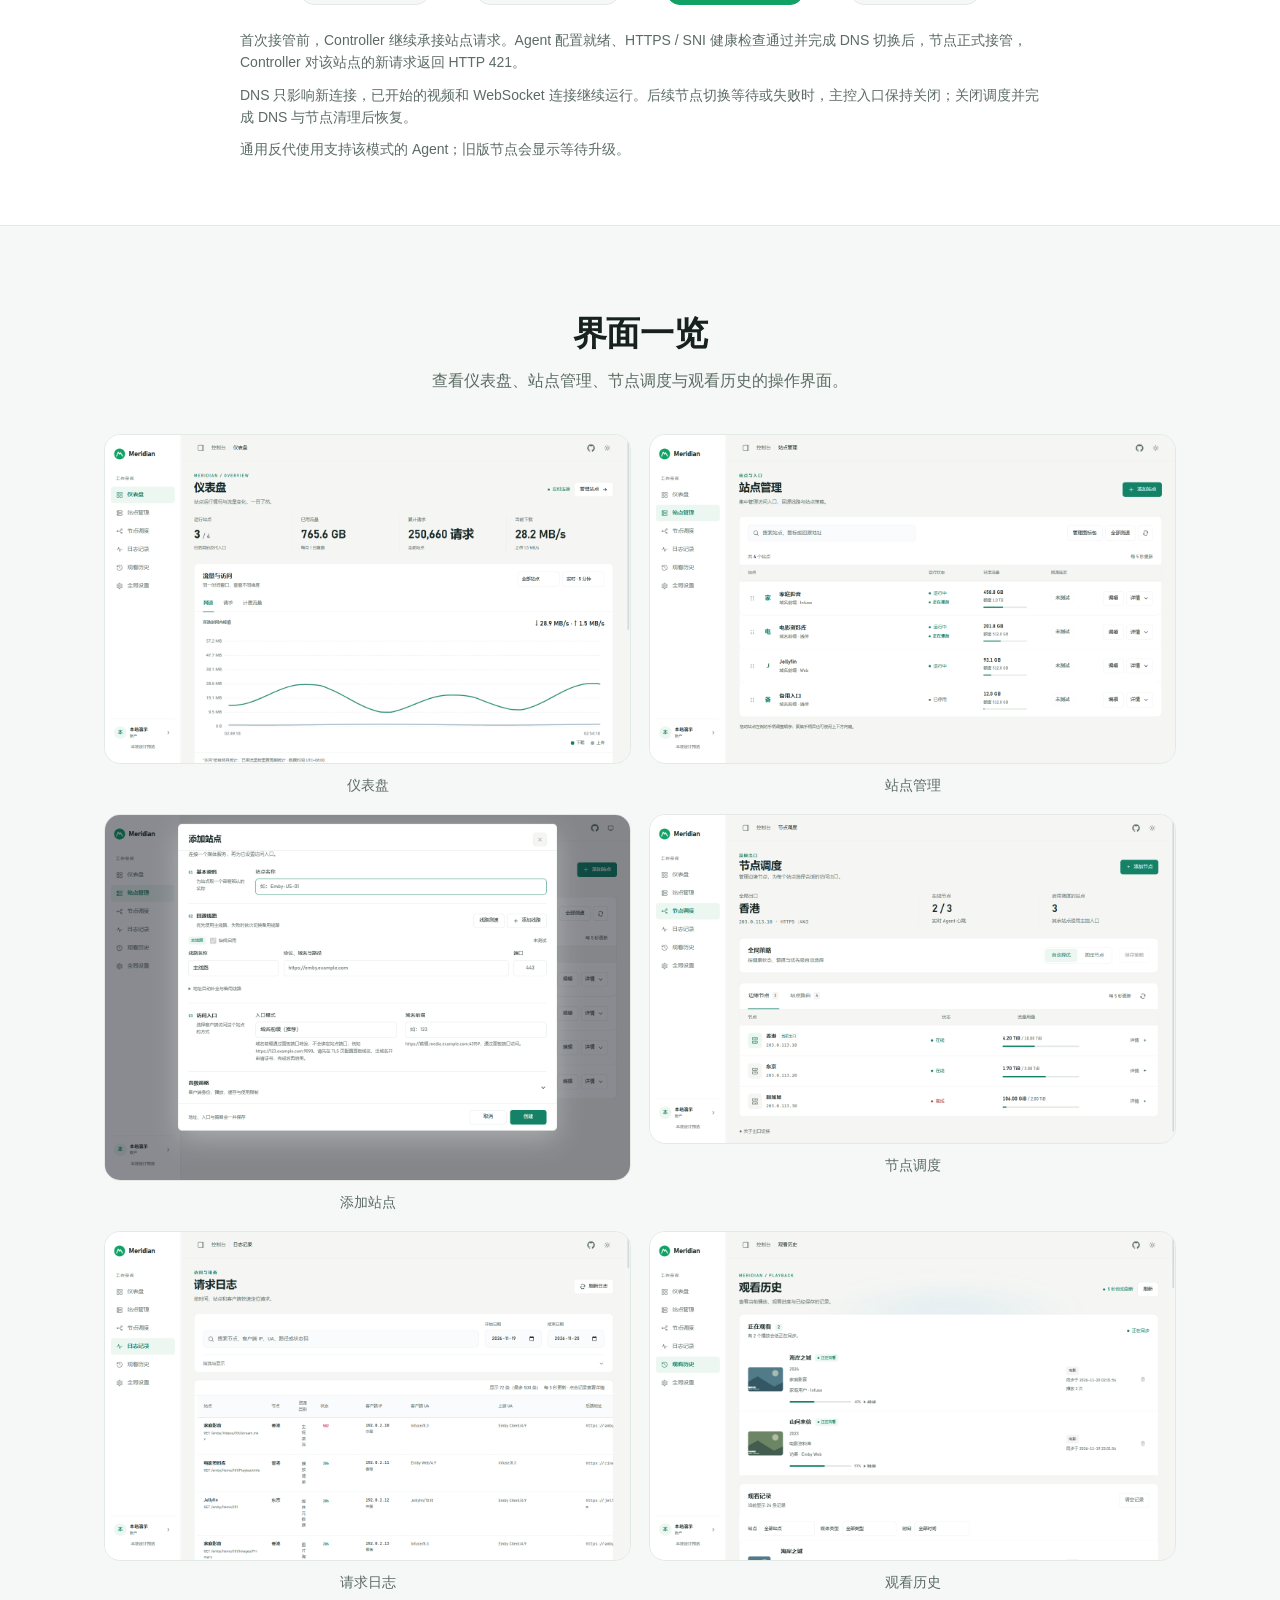
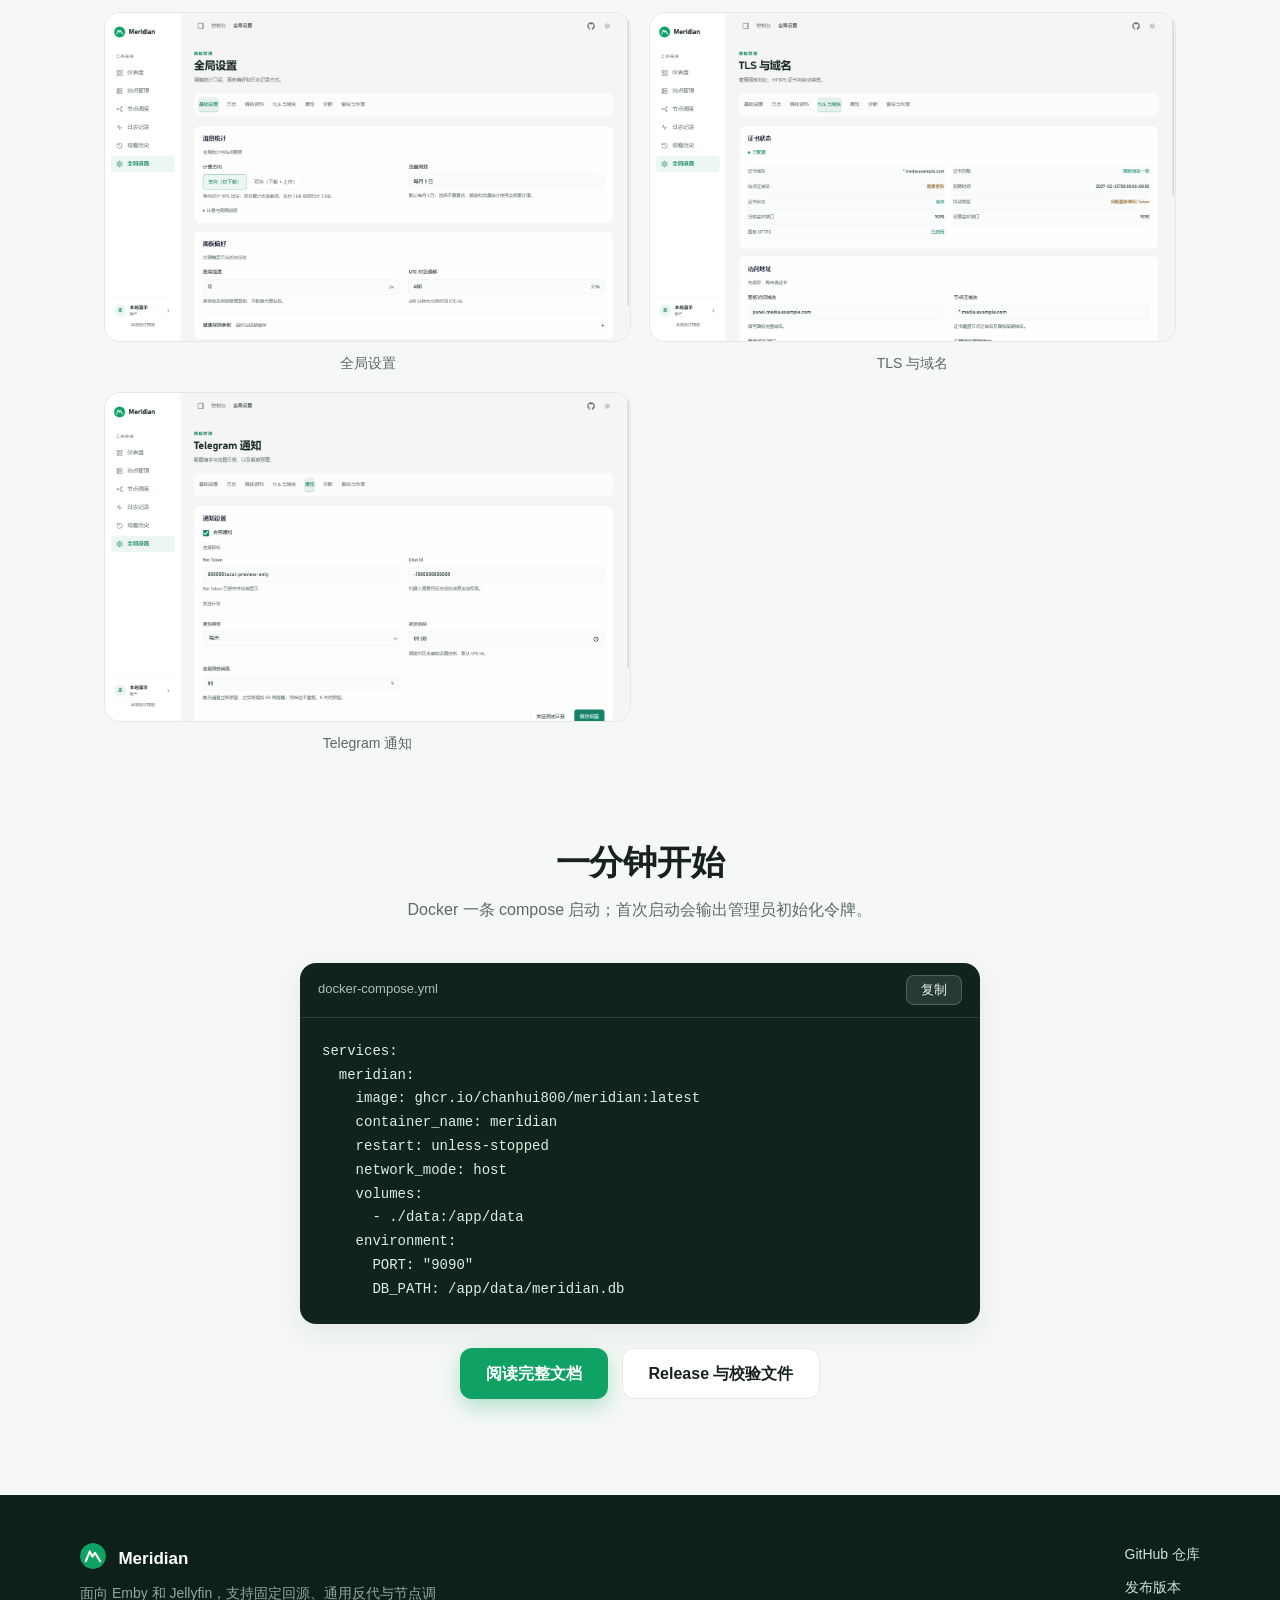
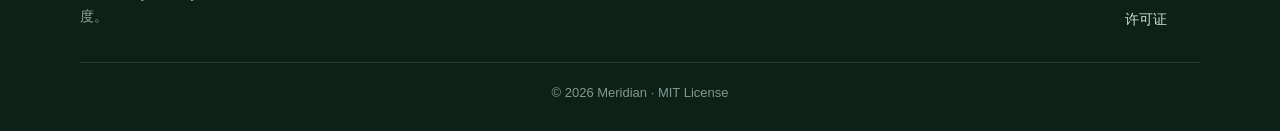
==== commit 72c34999: "release: prepare v1.11.14 site scroll fix" ====
--- a/website/index.html
+++ b/website/index.html
@@ -6,7 +6,7 @@
   <title>Meridian · Emby / Jellyfin 多站点反向代理与节点调度</title>
   <meta name="description" content="Meridian 为 Emby / Jellyfin 提供固定回源与通用反代、播放地址改写、观看历史、流量统计和 TLS 证书，通过 Agent 扩展节点入口，按 IPv4 / IPv6 发布 DNS 与监听端口。">
   <link rel="icon" type="image/svg+xml" href="favicon.svg">
-  <link rel="stylesheet" href="style.css?v=1.11.13">
+  <link rel="stylesheet" href="style.css?v=1.11.14">
 </head>
 <body>
   <header class="nav">
@@ -36,14 +36,14 @@
   <main id="top">
     <section class="hero">
       <div class="hero-inner">
-        <a class="hero-badge" href="https://github.com/chanhui800/Meridian/releases/tag/v1.11.13" target="_blank" rel="noopener"><span class="dot"></span>v1.11.13 已发布</a>
+        <a class="hero-badge" href="https://github.com/chanhui800/Meridian/releases/tag/v1.11.14" target="_blank" rel="noopener"><span class="dot"></span>v1.11.14 已发布</a>
         <h1>Emby / Jellyfin 多站点反向代理<br>与节点调度面板</h1>
         <p class="hero-sub">固定回源与通用反代两种模式，把站点入口、播放改写、观看历史、流量统计、TLS 证书和边缘节点收进一个面板。</p>
         <div class="hero-actions">
           <a class="btn btn-primary" href="#install">快速开始</a>
-          <a class="btn btn-ghost" href="https://github.com/chanhui800/Meridian/releases/tag/v1.11.13" target="_blank" rel="noopener">下载正式版</a>
-        </div>
-        <p class="release-overview">本次更新：删除节点后自动清理站点路由并卸载 Agent；收紧 WebSocket 握手响应头读取上限。</p>
+          <a class="btn btn-ghost" href="https://github.com/chanhui800/Meridian/releases/tag/v1.11.14" target="_blank" rel="noopener">下载正式版</a>
+        </div>
+        <p class="release-overview">本次更新：修复站点列表刷新或删除后意外跳回顶部的问题，保持当前浏览位置。</p>
         <div class="hero-stats">
           <div><strong>两种回源模式</strong><span>固定线路，或由客户端路径指定回源</span></div>
           <div><strong>节点调度</strong><span>一个 Controller 管理多台 Agent</span></div>
@@ -280,7 +280,7 @@
       </div>
       <div class="install-actions">
         <a class="btn btn-primary" href="https://github.com/chanhui800/Meridian#readme" target="_blank" rel="noopener">阅读完整文档</a>
-        <a class="btn btn-ghost" href="https://github.com/chanhui800/Meridian/releases/tag/v1.11.13" target="_blank" rel="noopener">Release 与校验文件</a>
+        <a class="btn btn-ghost" href="https://github.com/chanhui800/Meridian/releases/tag/v1.11.14" target="_blank" rel="noopener">Release 与校验文件</a>
       </div>
     </section>
   </main>
@@ -309,6 +309,6 @@
     <img id="lightboxImg" alt="">
   </div>
 
-  <script src="app-v1.11.13.js"></script>
+  <script src="app-v1.11.14.js"></script>
 </body>
 </html>
